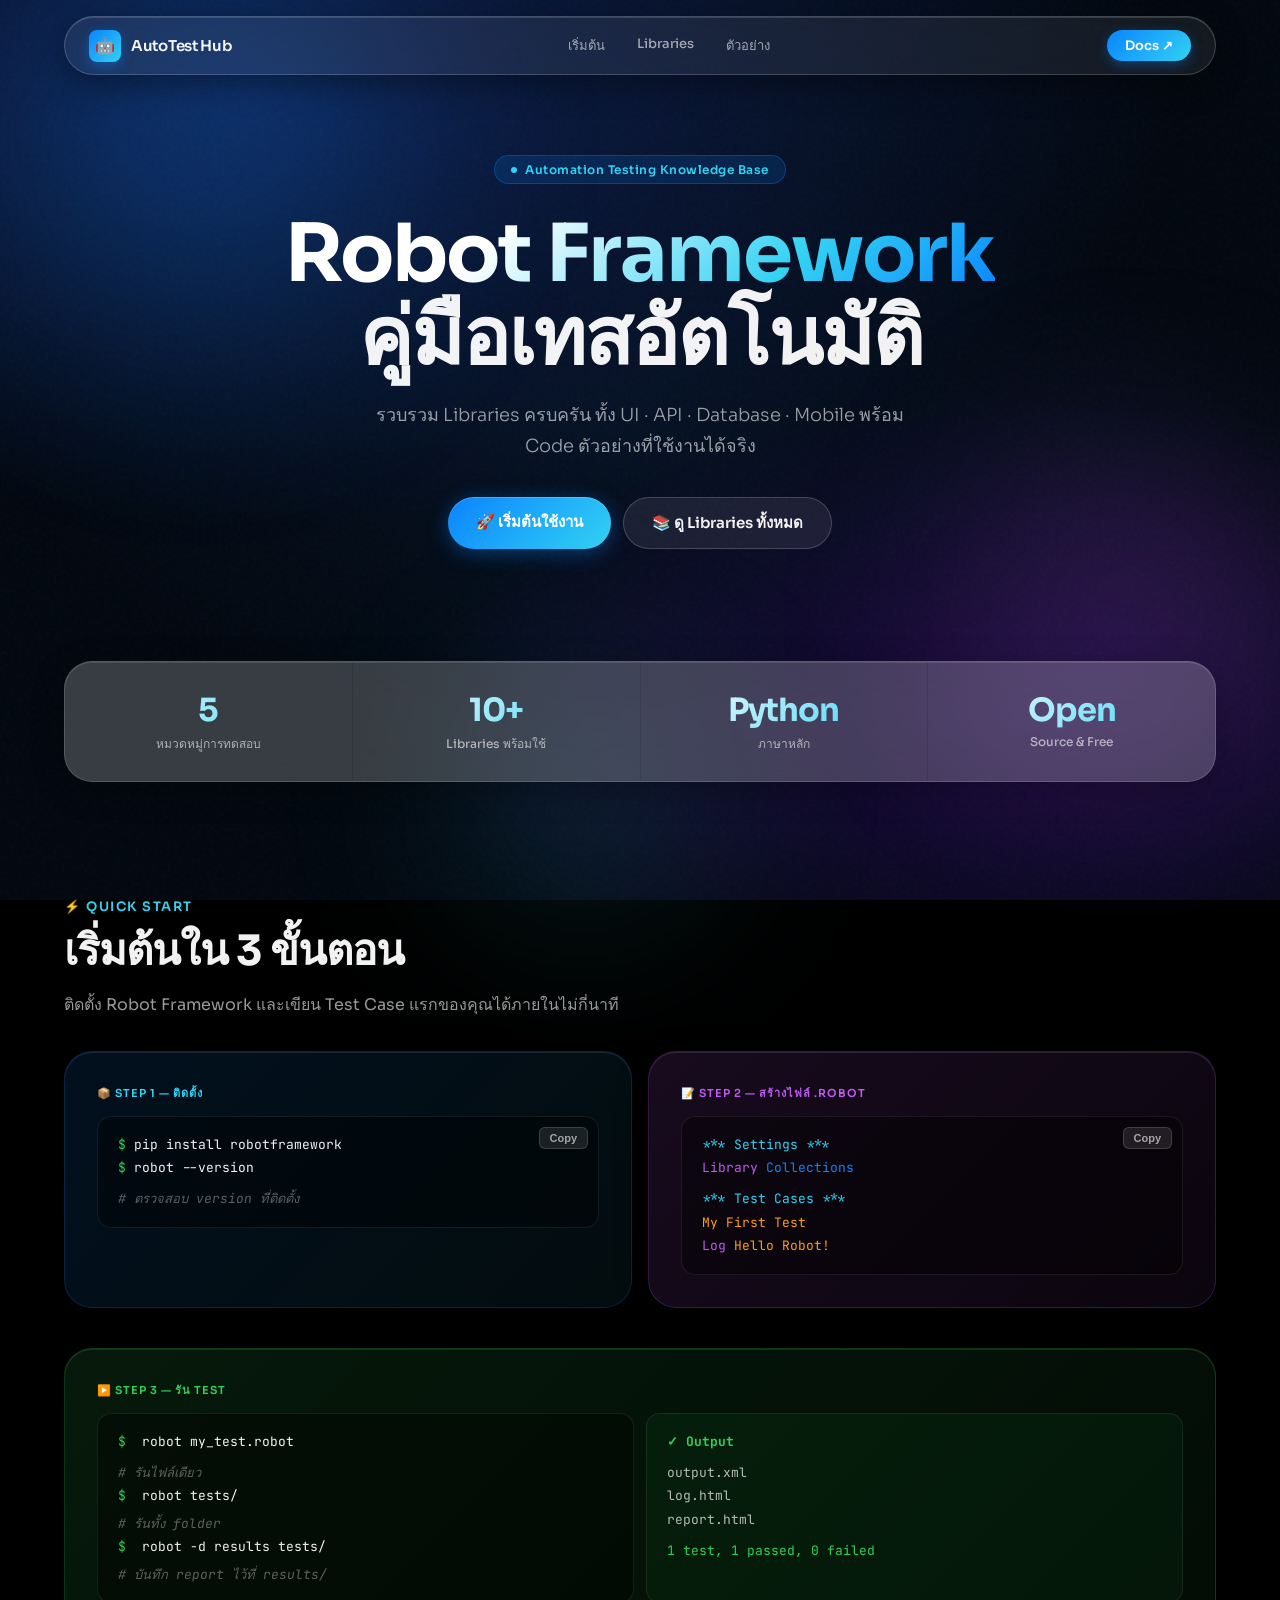
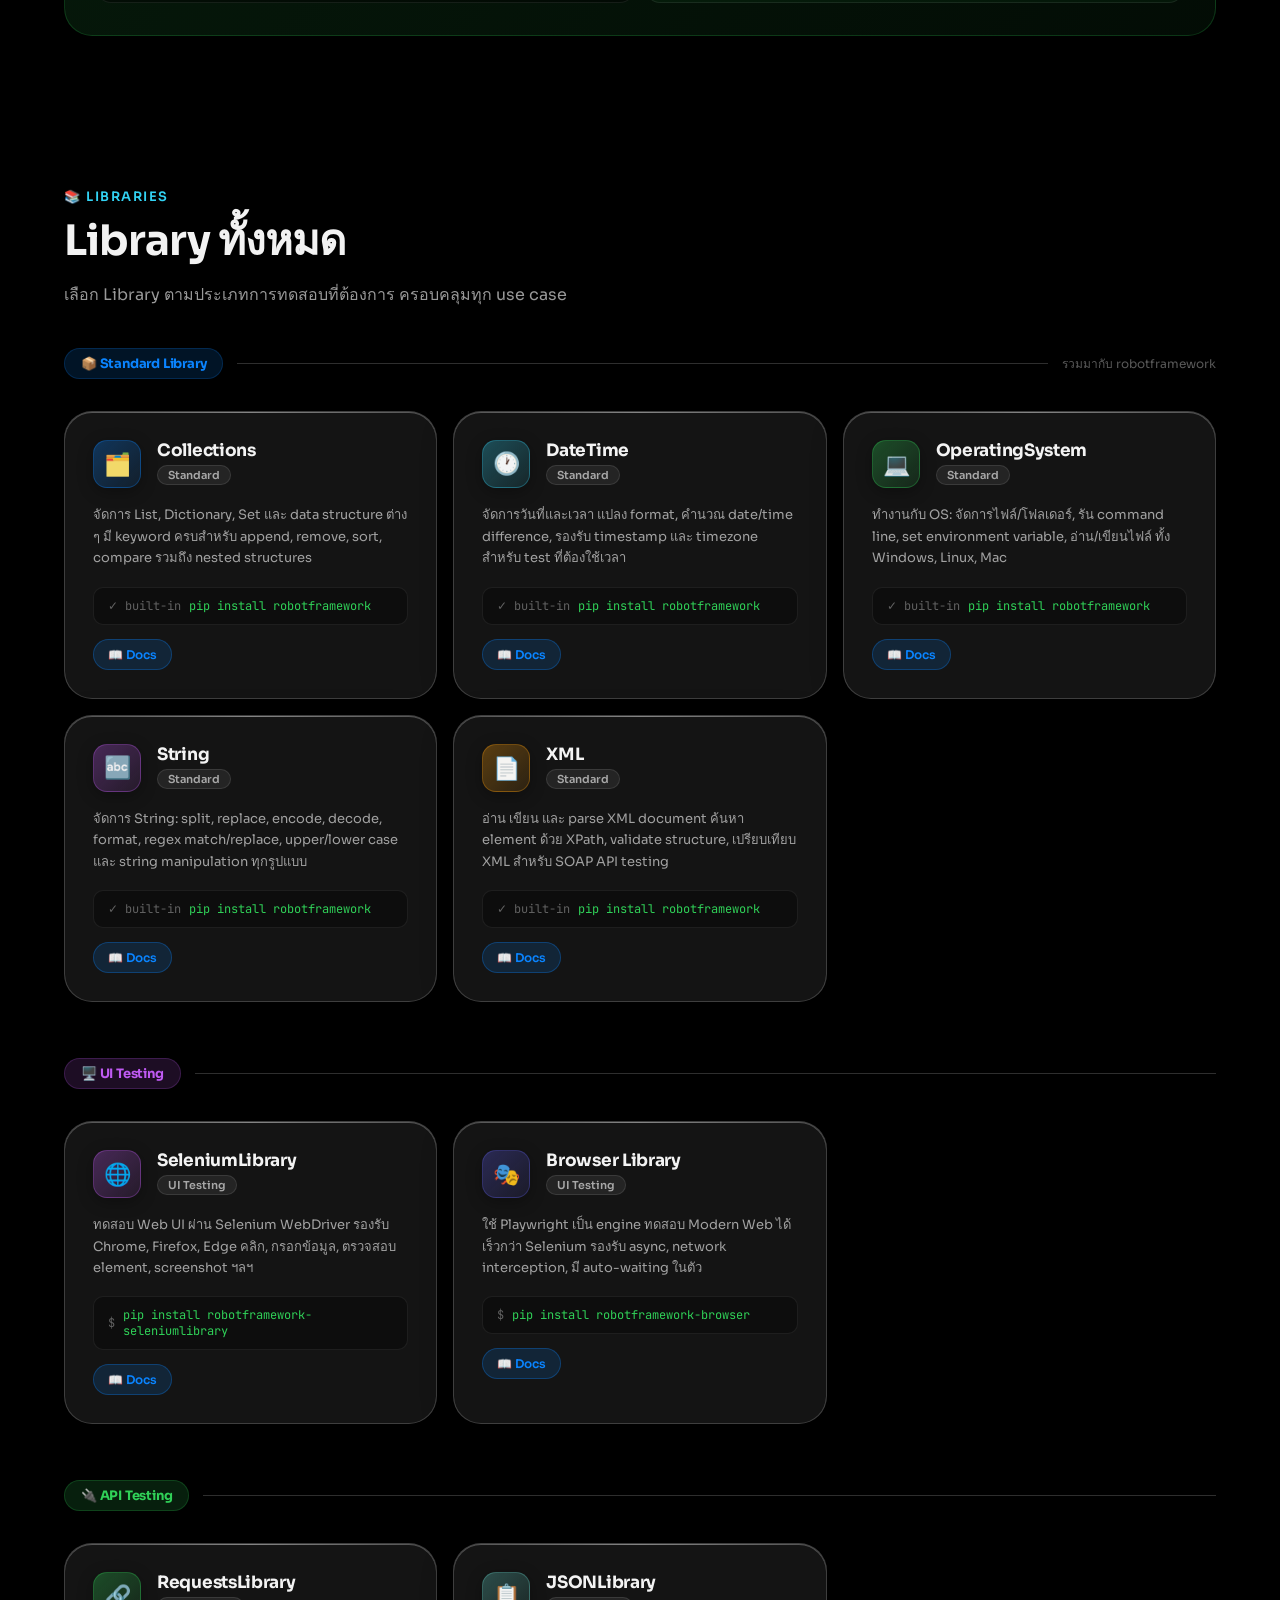
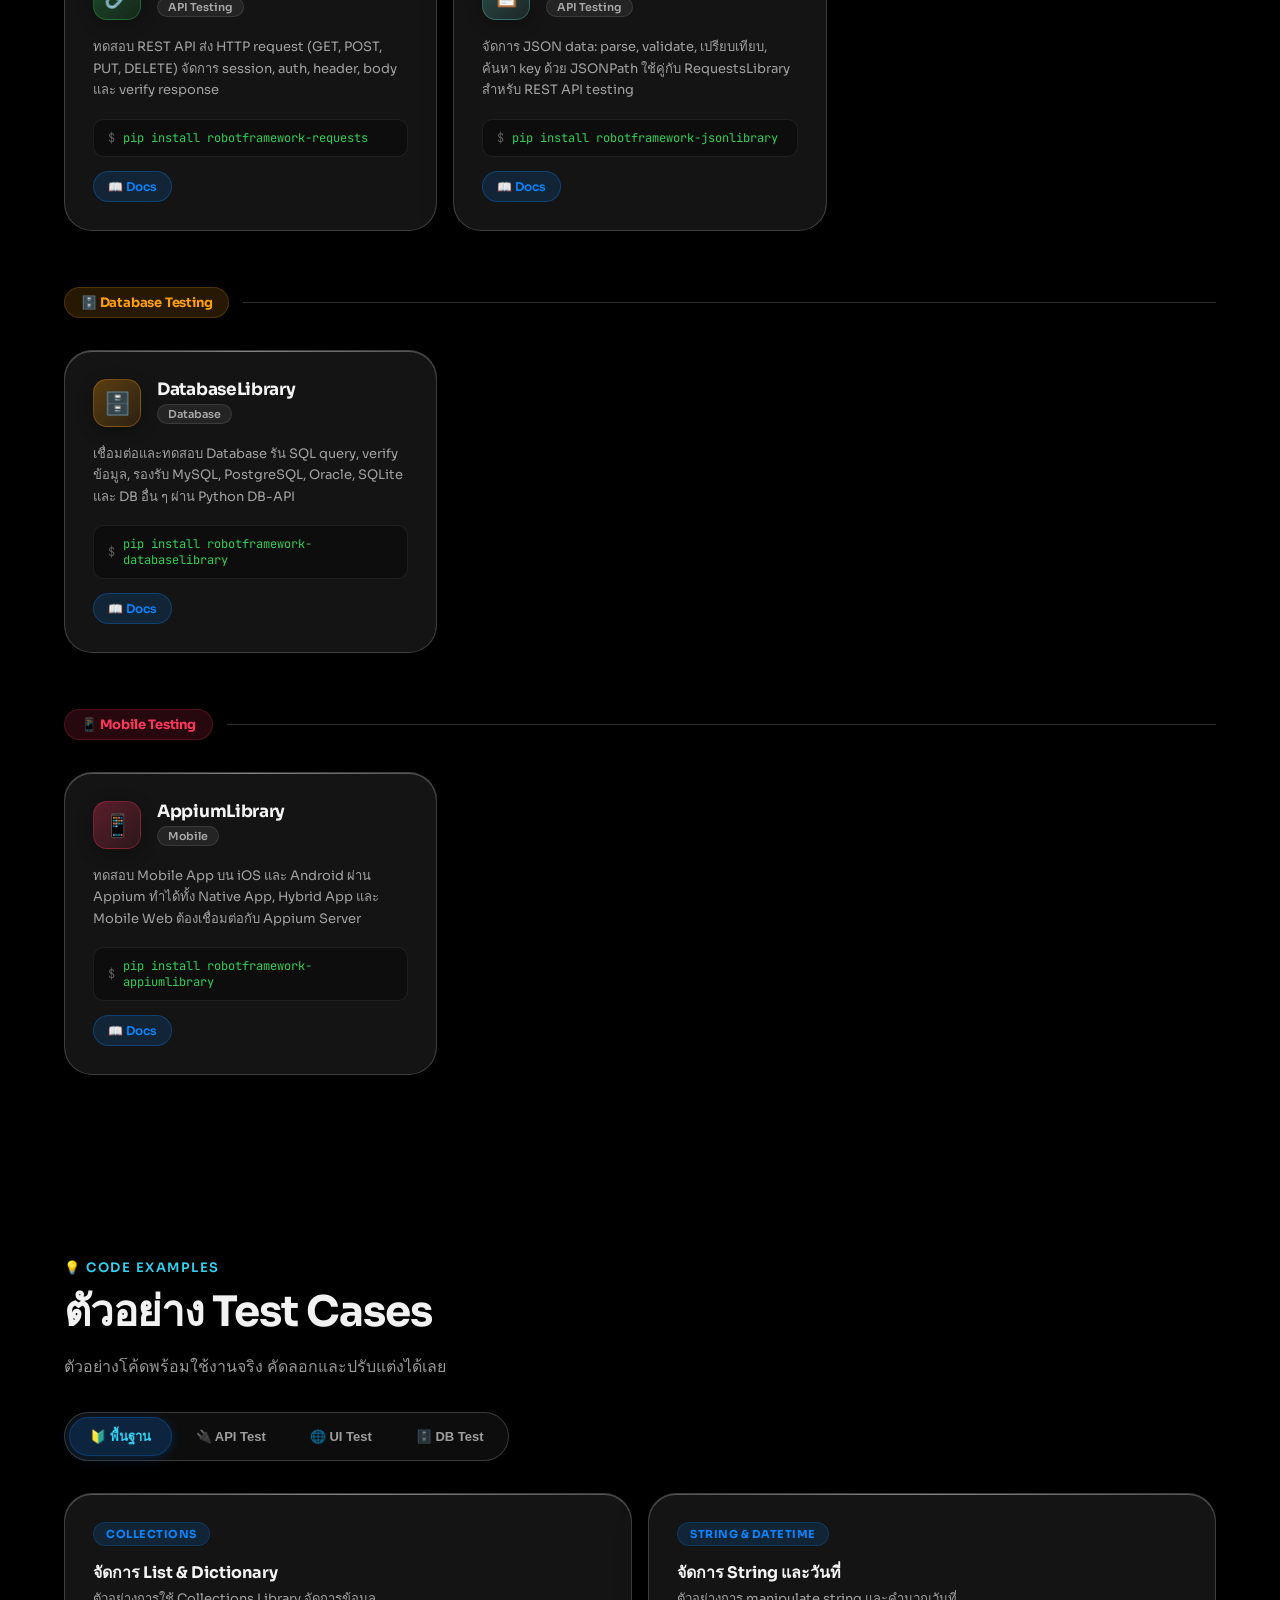
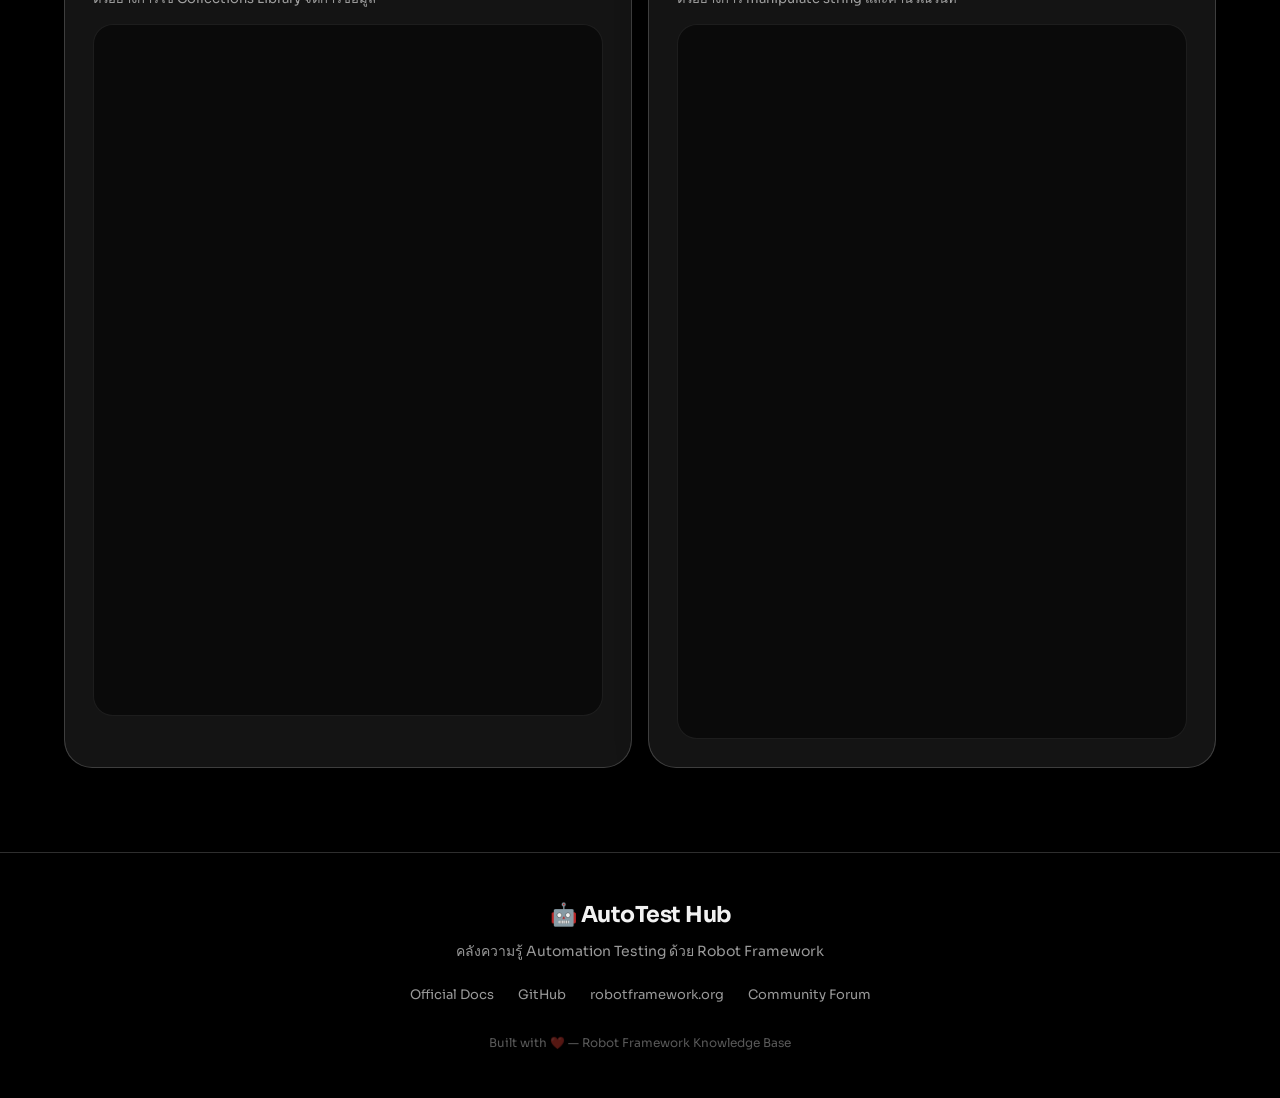
==== index.html @ 80772fc0 "add js and css" ====
<!doctype html>
<html lang="th">
	<head>
		<meta charset="UTF-8" />
		<meta name="viewport" content="width=device-width, initial-scale=1.0" />
		<title>AutoTest Hub — Robot Framework</title>
		<link rel="preconnect" href="https://fonts.googleapis.com" />
		<link
			href="https://fonts.googleapis.com/css2?family=SF+Pro+Display:wght@300;400;500;600;700&family=Sora:wght@300;400;500;600;700&family=JetBrains+Mono:wght@400;500&display=swap"
			rel="stylesheet"
		/>
    <link rel="stylesheet" href="style.css">
	</head>
	<body>
		<div class="bg-scene"></div>
		<div class="bg-orb orb-1"></div>
		<div class="bg-orb orb-2"></div>
		<div class="bg-orb orb-3"></div>

		<!-- NAV -->
		<nav>
			<div class="nav-inner">
				<div class="nav-logo">
					<div class="logo-icon">🤖</div>
					AutoTest Hub
				</div>
				<div class="nav-links">
					<a href="#start">เริ่มต้น</a>
					<a href="#libraries">Libraries</a>
					<a href="#examples">ตัวอย่าง</a>
				</div>
				<a href="https://docs.robotframework.org/docs" target="_blank" class="nav-cta">Docs ↗</a>
			</div>
		</nav>

		<!-- HERO -->
		<div class="wrapper">
			<section class="hero">
				<div class="hero-badge"><span></span>Automation Testing Knowledge Base</div>
				<h1><span class="gradient-text">Robot Framework</span><br />คู่มือเทสอัตโนมัติ</h1>
				<p class="hero-sub">
					รวบรวม Libraries ครบครัน ทั้ง UI · API · Database · Mobile พร้อม Code ตัวอย่างที่ใช้งานได้จริง
				</p>
				<div class="hero-actions">
					<a href="#start" class="btn-primary">🚀 เริ่มต้นใช้งาน</a>
					<a href="#libraries" class="btn-ghost">📚 ดู Libraries ทั้งหมด</a>
				</div>
			</section>

			<!-- STATS -->
			<div class="stats-row reveal">
				<div class="stat-item">
					<div class="stat-num">5</div>
					<div class="stat-label">หมวดหมู่การทดสอบ</div>
				</div>
				<div class="stat-item">
					<div class="stat-num">10+</div>
					<div class="stat-label">Libraries พร้อมใช้</div>
				</div>
				<div class="stat-item">
					<div class="stat-num">Python</div>
					<div class="stat-label">ภาษาหลัก</div>
				</div>
				<div class="stat-item">
					<div class="stat-num">Open</div>
					<div class="stat-label">Source & Free</div>
				</div>
			</div>

			<!-- QUICK START -->
			<section id="start">
				<div class="section-title">⚡ Quick Start</div>
				<h2 class="section-heading">เริ่มต้นใน 3 ขั้นตอน</h2>
				<p class="section-desc">ติดตั้ง Robot Framework และเขียน Test Case แรกของคุณได้ภายในไม่กี่นาที</p>

				<div style="margin-top: 32px; display: grid; grid-template-columns: 1fr 1fr; gap: 16px">
					<div class="install-card reveal reveal-delay-1">
						<div class="install-label">📦 Step 1 — ติดตั้ง</div>
						<div class="code-block" style="margin: 0">
							<button class="copy-btn" onclick="copyCode(this)">Copy</button>
							<div><span class="prompt">$</span><span class="cmd">pip install robotframework</span></div>
							<div><span class="prompt">$</span><span class="cmd">robot --version</span></div>
							<div style="margin-top: 8px"><span class="comment"># ตรวจสอบ version ที่ติดตั้ง</span></div>
						</div>
					</div>
					<div
						class="install-card reveal reveal-delay-2"
						style="
							background: linear-gradient(135deg, rgba(191, 90, 242, 0.12), rgba(191, 90, 242, 0.06));
							border-color: rgba(191, 90, 242, 0.2);
						"
					>
						<div class="install-label" style="color: #bf5af2">📝 Step 2 — สร้างไฟล์ .robot</div>
						<div class="code-block" style="margin: 0">
							<button class="copy-btn" onclick="copyCode(this)">Copy</button>
							<div><span class="tag">*** Settings ***</span></div>
							<div><span class="kw">Library</span> <span class="lib">Collections</span></div>
							<div style="margin-top: 8px"><span class="tag">*** Test Cases ***</span></div>
							<div><span class="str">My First Test</span></div>
							<div><span class="kw">Log</span> <span class="str">Hello Robot!</span></div>
						</div>
					</div>
				</div>
				<div
					class="install-card reveal reveal-delay-3"
					style="
						margin-top: 16px;
						background: linear-gradient(135deg, rgba(48, 209, 88, 0.12), rgba(48, 209, 88, 0.06));
						border-color: rgba(48, 209, 88, 0.2);
					"
				>
					<div class="install-label" style="color: #30d158">▶️ Step 3 — รัน Test</div>
					<div style="display: grid; grid-template-columns: 1fr 1fr; gap: 12px">
						<div class="code-block" style="margin: 0">
							<div>
								<span class="prompt" style="color: #30d158">$</span
								><span class="cmd"> robot my_test.robot</span>
							</div>
							<div style="margin-top: 8px"><span class="comment"># รันไฟล์เดียว</span></div>
							<div>
								<span class="prompt" style="color: #30d158">$</span
								><span class="cmd"> robot tests/</span>
							</div>
							<div style="margin-top: 4px"><span class="comment"># รันทั้ง folder</span></div>
							<div>
								<span class="prompt" style="color: #30d158">$</span
								><span class="cmd"> robot -d results tests/</span>
							</div>
							<div style="margin-top: 4px">
								<span class="comment"># บันทึก report ไว้ที่ results/</span>
							</div>
						</div>
						<div class="code-block" style="margin: 0; background: rgba(48, 209, 88, 0.05)">
							<div style="color: #30d158; font-weight: 700">✓ Output</div>
							<div style="margin-top: 8px; color: rgba(255, 255, 255, 0.7)">output.xml</div>
							<div style="color: rgba(255, 255, 255, 0.7)">log.html</div>
							<div style="color: rgba(255, 255, 255, 0.7)">report.html</div>
							<div style="margin-top: 8px; color: #30d158">1 test, 1 passed, 0 failed</div>
						</div>
					</div>
				</div>
			</section>

			<!-- LIBRARIES -->
			<section id="libraries">
				<div class="section-title">📚 Libraries</div>
				<h2 class="section-heading">Library ทั้งหมด</h2>
				<p class="section-desc">เลือก Library ตามประเภทการทดสอบที่ต้องการ ครอบคลุมทุก use case</p>

				<!-- Standard -->
				<div class="cat-section" style="margin-top: 40px">
					<div class="cat-header reveal">
						<div class="cat-pill standard">📦 Standard Library</div>
						<div class="cat-line"></div>
						<span style="font-size: 12px; color: var(--text-tertiary); white-space: nowrap"
							>รวมมากับ robotframework</span
						>
					</div>
					<div class="lib-grid">
						<div class="glass-card lib-card reveal reveal-delay-1">
							<div class="lib-card-header">
								<div class="lib-icon blue">🗂️</div>
								<div>
									<div class="lib-name">Collections</div>
									<span class="lib-category">Standard</span>
								</div>
							</div>
							<div class="lib-desc">
								จัดการ List, Dictionary, Set และ data structure ต่าง ๆ มี keyword ครบสำหรับ append,
								remove, sort, compare รวมถึง nested structures
							</div>
							<div class="lib-install"><span>✓ built-in</span>pip install robotframework</div>
							<div class="lib-links">
								<a
									href="https://robotframework.org/robotframework/latest/libraries/Collections.html"
									target="_blank"
									class="lib-link primary"
									>📖 Docs</a
								>
							</div>
						</div>

						<div class="glass-card lib-card reveal reveal-delay-2">
							<div class="lib-card-header">
								<div class="lib-icon cyan">🕐</div>
								<div>
									<div class="lib-name">DateTime</div>
									<span class="lib-category">Standard</span>
								</div>
							</div>
							<div class="lib-desc">
								จัดการวันที่และเวลา แปลง format, คำนวณ date/time difference, รองรับ timestamp และ
								timezone สำหรับ test ที่ต้องใช้เวลา
							</div>
							<div class="lib-install"><span>✓ built-in</span>pip install robotframework</div>
							<div class="lib-links">
								<a
									href="https://robotframework.org/robotframework/latest/libraries/DateTime.html"
									target="_blank"
									class="lib-link primary"
									>📖 Docs</a
								>
							</div>
						</div>

						<div class="glass-card lib-card reveal reveal-delay-3">
							<div class="lib-card-header">
								<div class="lib-icon mint">💻</div>
								<div>
									<div class="lib-name">OperatingSystem</div>
									<span class="lib-category">Standard</span>
								</div>
							</div>
							<div class="lib-desc">
								ทำงานกับ OS: จัดการไฟล์/โฟลเดอร์, รัน command line, set environment variable,
								อ่าน/เขียนไฟล์ ทั้ง Windows, Linux, Mac
							</div>
							<div class="lib-install"><span>✓ built-in</span>pip install robotframework</div>
							<div class="lib-links">
								<a
									href="https://robotframework.org/robotframework/latest/libraries/OperatingSystem.html"
									target="_blank"
									class="lib-link primary"
									>📖 Docs</a
								>
							</div>
						</div>

						<div class="glass-card lib-card reveal reveal-delay-4">
							<div class="lib-card-header">
								<div class="lib-icon purple">🔤</div>
								<div>
									<div class="lib-name">String</div>
									<span class="lib-category">Standard</span>
								</div>
							</div>
							<div class="lib-desc">
								จัดการ String: split, replace, encode, decode, format, regex match/replace, upper/lower
								case และ string manipulation ทุกรูปแบบ
							</div>
							<div class="lib-install"><span>✓ built-in</span>pip install robotframework</div>
							<div class="lib-links">
								<a
									href="https://robotframework.org/robotframework/latest/libraries/String.html"
									target="_blank"
									class="lib-link primary"
									>📖 Docs</a
								>
							</div>
						</div>

						<div class="glass-card lib-card reveal reveal-delay-1">
							<div class="lib-card-header">
								<div class="lib-icon orange">📄</div>
								<div>
									<div class="lib-name">XML</div>
									<span class="lib-category">Standard</span>
								</div>
							</div>
							<div class="lib-desc">
								อ่าน เขียน และ parse XML document ค้นหา element ด้วย XPath, validate structure,
								เปรียบเทียบ XML สำหรับ SOAP API testing
							</div>
							<div class="lib-install"><span>✓ built-in</span>pip install robotframework</div>
							<div class="lib-links">
								<a
									href="https://robotframework.org/robotframework/latest/libraries/XML.html"
									target="_blank"
									class="lib-link primary"
									>📖 Docs</a
								>
							</div>
						</div>
					</div>
				</div>

				<!-- UI Testing -->
				<div class="cat-section">
					<div class="cat-header reveal">
						<div class="cat-pill ui">🖥️ UI Testing</div>
						<div class="cat-line"></div>
					</div>
					<div class="lib-grid">
						<div class="glass-card lib-card reveal reveal-delay-1">
							<div class="lib-card-header">
								<div class="lib-icon purple">🌐</div>
								<div>
									<div class="lib-name">SeleniumLibrary</div>
									<span class="lib-category">UI Testing</span>
								</div>
							</div>
							<div class="lib-desc">
								ทดสอบ Web UI ผ่าน Selenium WebDriver รองรับ Chrome, Firefox, Edge คลิก, กรอกข้อมูล,
								ตรวจสอบ element, screenshot ฯลฯ
							</div>
							<div class="lib-install">
								<span class="prompt" style="font-family: JetBrains Mono">$</span> pip install
								robotframework-seleniumlibrary
							</div>
							<div class="lib-links">
								<a
									href="https://robotframework.org/SeleniumLibrary/SeleniumLibrary.html"
									target="_blank"
									class="lib-link primary"
									>📖 Docs</a
								>
							</div>
						</div>

						<div class="glass-card lib-card reveal reveal-delay-2">
							<div class="lib-card-header">
								<div class="lib-icon indigo">🎭</div>
								<div>
									<div class="lib-name">Browser Library</div>
									<span class="lib-category">UI Testing</span>
								</div>
							</div>
							<div class="lib-desc">
								ใช้ Playwright เป็น engine ทดสอบ Modern Web ได้เร็วกว่า Selenium รองรับ async, network
								interception, มี auto-waiting ในตัว
							</div>
							<div class="lib-install">
								<span class="prompt" style="font-family: JetBrains Mono">$</span> pip install
								robotframework-browser
							</div>
							<div class="lib-links">
								<a
									href="https://marketsquare.github.io/robotframework-browser/Browser.html"
									target="_blank"
									class="lib-link primary"
									>📖 Docs</a
								>
							</div>
						</div>
					</div>
				</div>

				<!-- API Testing -->
				<div class="cat-section">
					<div class="cat-header reveal">
						<div class="cat-pill api">🔌 API Testing</div>
						<div class="cat-line"></div>
					</div>
					<div class="lib-grid">
						<div class="glass-card lib-card reveal reveal-delay-1">
							<div class="lib-card-header">
								<div class="lib-icon mint">🔗</div>
								<div>
									<div class="lib-name">RequestsLibrary</div>
									<span class="lib-category">API Testing</span>
								</div>
							</div>
							<div class="lib-desc">
								ทดสอบ REST API ส่ง HTTP request (GET, POST, PUT, DELETE) จัดการ session, auth, header,
								body และ verify response
							</div>
							<div class="lib-install">
								<span class="prompt" style="font-family: JetBrains Mono">$</span> pip install
								robotframework-requests
							</div>
							<div class="lib-links">
								<a
									href="https://marketsquare.github.io/robotframework-requests/doc/RequestsLibrary.html"
									target="_blank"
									class="lib-link primary"
									>📖 Docs</a
								>
							</div>
						</div>

						<div class="glass-card lib-card reveal reveal-delay-2">
							<div class="lib-card-header">
								<div class="lib-icon teal">📋</div>
								<div>
									<div class="lib-name">JSONLibrary</div>
									<span class="lib-category">API Testing</span>
								</div>
							</div>
							<div class="lib-desc">
								จัดการ JSON data: parse, validate, เปรียบเทียบ, ค้นหา key ด้วย JSONPath ใช้คู่กับ
								RequestsLibrary สำหรับ REST API testing
							</div>
							<div class="lib-install">
								<span class="prompt" style="font-family: JetBrains Mono">$</span> pip install
								robotframework-jsonlibrary
							</div>
							<div class="lib-links">
								<a
									href="https://robotframework-thailand.github.io/robotframework-jsonlibrary/JSONLibrary.html"
									target="_blank"
									class="lib-link primary"
									>📖 Docs</a
								>
							</div>
						</div>
					</div>
				</div>

				<!-- Database -->
				<div class="cat-section">
					<div class="cat-header reveal">
						<div class="cat-pill db">🗄️ Database Testing</div>
						<div class="cat-line"></div>
					</div>
					<div class="lib-grid">
						<div class="glass-card lib-card reveal reveal-delay-1">
							<div class="lib-card-header">
								<div class="lib-icon orange">🗄️</div>
								<div>
									<div class="lib-name">DatabaseLibrary</div>
									<span class="lib-category">Database</span>
								</div>
							</div>
							<div class="lib-desc">
								เชื่อมต่อและทดสอบ Database รัน SQL query, verify ข้อมูล, รองรับ MySQL, PostgreSQL,
								Oracle, SQLite และ DB อื่น ๆ ผ่าน Python DB-API
							</div>
							<div class="lib-install">
								<span class="prompt" style="font-family: JetBrains Mono">$</span> pip install
								robotframework-databaselibrary
							</div>
							<div class="lib-links">
								<a
									href="https://marketsquare.github.io/Robotframework-Database-Library/"
									target="_blank"
									class="lib-link primary"
									>📖 Docs</a
								>
							</div>
						</div>
					</div>
				</div>

				<!-- Mobile -->
				<div class="cat-section">
					<div class="cat-header reveal">
						<div class="cat-pill mobile">📱 Mobile Testing</div>
						<div class="cat-line"></div>
					</div>
					<div class="lib-grid">
						<div class="glass-card lib-card reveal reveal-delay-1">
							<div class="lib-card-header">
								<div class="lib-icon pink">📱</div>
								<div>
									<div class="lib-name">AppiumLibrary</div>
									<span class="lib-category">Mobile</span>
								</div>
							</div>
							<div class="lib-desc">
								ทดสอบ Mobile App บน iOS และ Android ผ่าน Appium ทำได้ทั้ง Native App, Hybrid App และ
								Mobile Web ต้องเชื่อมต่อกับ Appium Server
							</div>
							<div class="lib-install">
								<span class="prompt" style="font-family: JetBrains Mono">$</span> pip install
								robotframework-appiumlibrary
							</div>
							<div class="lib-links">
								<a
									href="https://serhatbolsu.github.io/robotframework-appiumlibrary/AppiumLibrary.html"
									target="_blank"
									class="lib-link primary"
									>📖 Docs</a
								>
							</div>
						</div>
					</div>
				</div>
			</section>

			<!-- CODE EXAMPLES -->
			<section id="examples">
				<div class="section-title">💡 Code Examples</div>
				<h2 class="section-heading">ตัวอย่าง Test Cases</h2>
				<p class="section-desc">ตัวอย่างโค้ดพร้อมใช้งานจริง คัดลอกและปรับแต่งได้เลย</p>

				<div class="tab-bar reveal" style="margin-top: 32px">
					<button class="tab-btn active" onclick="switchTab(this, 'tab-basic')">🔰 พื้นฐาน</button>
					<button class="tab-btn" onclick="switchTab(this, 'tab-api')">🔌 API Test</button>
					<button class="tab-btn" onclick="switchTab(this, 'tab-ui')">🌐 UI Test</button>
					<button class="tab-btn" onclick="switchTab(this, 'tab-db')">🗄️ DB Test</button>
				</div>

				<!-- Basic -->
				<div id="tab-basic" class="tab-panel active reveal">
					<div class="example-grid">
						<div class="glass-card example-card">
							<div class="example-tag tag-basic">Collections</div>
							<div class="example-title">จัดการ List & Dictionary</div>
							<div class="example-desc">ตัวอย่างการใช้ Collections Library จัดการข้อมูล</div>
							<div class="code-full">
								<span class="ln">1</span><span class="tag">*** Settings ***</span>
								<span class="ln">2</span><span class="kw">Library</span>
								<span class="lib">Collections</span>

								<span class="ln">3</span><span class="tag">*** Test Cases ***</span>
								<span class="ln">4</span><span class="str">Test List Operations</span>
								<span class="ln">5</span> <span class="kw">${my_list}</span>=
								<span class="kw">Create List</span> <span class="str">apple banana cherry</span>
								<span class="ln">6</span> <span class="kw">Append To List</span>
								<span class="var">${my_list}</span> <span class="str">date</span>
								<span class="ln">7</span> <span class="kw">List Should Contain Value</span>
								<span class="var">${my_list}</span> <span class="str">banana</span>
								<span class="ln">8</span> <span class="kw">Length Should Be</span>
								<span class="var">${my_list}</span> <span class="str">4</span>

								<span class="ln">9</span><span class="str">Test Dictionary Operations</span>
								<span class="ln">10</span> <span class="kw">${user}</span>=
								<span class="kw">Create Dictionary</span> <span class="ln">11</span> ...
								<span class="str">name=Alice age=30 role=QA</span> <span class="ln">12</span>
								<span class="kw">Dictionary Should Contain Key</span> <span class="var">${user}</span>
								<span class="str">name</span> <span class="ln">13</span>
								<span class="kw">${name}</span>= <span class="kw">Get From Dictionary</span>
								<span class="var">${user}</span> <span class="str">name</span>
								<span class="ln">14</span> <span class="kw">Should Be Equal</span>
								<span class="var">${name}</span> <span class="str">Alice</span>
							</div>
						</div>

						<div class="glass-card example-card">
							<div class="example-tag tag-basic">String & DateTime</div>
							<div class="example-title">จัดการ String และวันที่</div>
							<div class="example-desc">ตัวอย่างการ manipulate string และคำนวณวันที่</div>
							<div class="code-full">
								<span class="ln">1</span><span class="tag">*** Settings ***</span>
								<span class="ln">2</span><span class="kw">Library</span> <span class="lib">String</span>
								<span class="ln">3</span><span class="kw">Library</span>
								<span class="lib">DateTime</span>

								<span class="ln">4</span><span class="tag">*** Test Cases ***</span>
								<span class="ln">5</span><span class="str">Test String Operations</span>
								<span class="ln">6</span> <span class="kw">${text}</span>=
								<span class="kw">Set Variable</span> <span class="str">Hello, Robot Framework!</span>
								<span class="ln">7</span> <span class="kw">${upper}</span>=
								<span class="kw">Convert To Upper Case</span> <span class="var">${text}</span>
								<span class="ln">8</span> <span class="kw">Should Contain</span>
								<span class="var">${upper}</span> <span class="str">ROBOT</span>
								<span class="ln">9</span> <span class="kw">${length}</span>=
								<span class="kw">Get Length</span> <span class="var">${text}</span>
								<span class="ln">10</span> <span class="kw">Should Be True</span>
								<span class="var">${length}</span> > <span class="str">10</span>

								<span class="ln">11</span><span class="str">Test Date Operations</span>
								<span class="ln">12</span> <span class="kw">${today}</span>=
								<span class="kw">Get Current Date</span> result_format=<span class="str">%Y-%m-%d</span>
								<span class="ln">13</span> <span class="kw">${future}</span>=
								<span class="kw">Add Time To Date</span> <span class="var">${today}</span>
								<span class="str">7 days</span> <span class="ln">14</span> <span class="kw">Log</span>
								<span class="str">Today: </span><span class="var">${today}</span>, Next Week:
								<span class="var">${future}</span>
							</div>
						</div>
					</div>
				</div>

				<!-- API -->
				<div id="tab-api" class="tab-panel">
					<div class="example-grid">
						<div class="glass-card example-card">
							<div class="example-tag tag-api">REST API</div>
							<div class="example-title">ทดสอบ GET & POST Request</div>
							<div class="example-desc">ตัวอย่างการเรียก API และตรวจสอบ response</div>
							<div class="code-full">
								<span class="ln">1</span><span class="tag">*** Settings ***</span>
								<span class="ln">2</span><span class="kw">Library</span>
								<span class="lib">RequestsLibrary</span> <span class="ln">3</span
								><span class="kw">Library</span> <span class="lib">Collections</span>

								<span class="ln">4</span><span class="tag">*** Variables ***</span>
								<span class="ln">5</span><span class="var">${BASE_URL}</span>
								<span class="str">https://jsonplaceholder.typicode.com</span>

								<span class="ln">6</span><span class="tag">*** Test Cases ***</span>
								<span class="ln">7</span><span class="str">GET User By ID</span>
								<span class="ln">8</span> <span class="kw">Create Session</span>
								<span class="str">api ${BASE_URL}</span> <span class="ln">9</span>
								<span class="kw">${resp}</span>= <span class="kw">GET On Session</span>
								<span class="str">api /users/1</span> <span class="ln">10</span>
								<span class="kw">Should Be Equal As Numbers</span>
								<span class="var">${resp.status_code}</span> <span class="str">200</span>
								<span class="ln">11</span> <span class="kw">${body}</span>=
								<span class="kw">Set Variable</span> <span class="var">${resp.json()}</span>
								<span class="ln">12</span> <span class="kw">Should Be Equal</span>
								<span class="var">${body}[name]</span> <span class="str">Leanne Graham</span>

								<span class="ln">13</span><span class="str">POST Create New Post</span>
								<span class="ln">14</span> <span class="kw">${payload}</span>=
								<span class="kw">Create Dictionary</span> <span class="ln">15</span> ...
								<span class="str">title=Robot Test body=Automated userId=1</span>
								<span class="ln">16</span> <span class="kw">${resp}</span>=
								<span class="kw">POST On Session</span>
								<span class="str">api /posts json=${payload}</span> <span class="ln">17</span>
								<span class="kw">Should Be Equal As Numbers</span>
								<span class="var">${resp.status_code}</span> <span class="str">201</span>
							</div>
						</div>

						<div class="glass-card example-card">
							<div class="example-tag tag-api">JSON Validation</div>
							<div class="example-title">ตรวจสอบ JSON Response</div>
							<div class="example-desc">ใช้ JSONLibrary ตรวจสอบข้อมูล JSON อย่างละเอียด</div>
							<div class="code-full">
								<span class="ln">1</span><span class="tag">*** Settings ***</span>
								<span class="ln">2</span><span class="kw">Library</span>
								<span class="lib">RequestsLibrary</span> <span class="ln">3</span
								><span class="kw">Library</span> <span class="lib">JSONLibrary</span>

								<span class="ln">4</span><span class="tag">*** Test Cases ***</span>
								<span class="ln">5</span><span class="str">Validate JSON Schema</span>
								<span class="ln">6</span> <span class="kw">Create Session</span>
								<span class="str">api https://jsonplaceholder.typicode.com</span>
								<span class="ln">7</span> <span class="kw">${resp}</span>=
								<span class="kw">GET On Session</span> <span class="str">api /posts/1</span>
								<span class="ln">8</span> <span class="kw">${json}</span>=
								<span class="kw">Convert String To Json</span> <span class="var">${resp.text}</span>

								<span class="ln">9</span> <span class="comment"># ค้นหาด้วย JSONPath</span>
								<span class="ln">10</span> <span class="kw">${title}</span>=
								<span class="kw">Get Value From Json</span> <span class="var">${json}</span>
								<span class="str">$.title</span> <span class="ln">11</span>
								<span class="kw">Should Not Be Empty</span> <span class="var">${title}</span>

								<span class="ln">12</span> <span class="comment"># ตรวจสอบ key ที่ต้องมี</span>
								<span class="ln">13</span> <span class="kw">Should Contain</span>
								<span class="var">${resp.text}</span> <span class="str">userId</span>
								<span class="ln">14</span> <span class="kw">Should Contain</span>
								<span class="var">${resp.text}</span> <span class="str">body</span>
								<span class="ln">15</span> <span class="kw">Log</span>
								<span class="str">Post title: </span><span class="var">${title}</span>
							</div>
						</div>
					</div>
				</div>

				<!-- UI -->
				<div id="tab-ui" class="tab-panel">
					<div class="example-grid">
						<div class="glass-card example-card">
							<div class="example-tag tag-ui">SeleniumLibrary</div>
							<div class="example-title">ทดสอบ Web Login Form</div>
							<div class="example-desc">ตัวอย่าง E2E test สำหรับหน้า Login</div>
							<div class="code-full">
								<span class="ln">1</span><span class="tag">*** Settings ***</span>
								<span class="ln">2</span><span class="kw">Library</span>
								<span class="lib">SeleniumLibrary</span> <span class="ln">3</span
								><span class="kw">Suite Setup</span> <span class="kw">Open Browser</span>
								<span class="str">about:blank chrome</span> <span class="ln">4</span
								><span class="kw">Suite Teardown</span> <span class="kw">Close All Browsers</span>

								<span class="ln">5</span><span class="tag">*** Variables ***</span>
								<span class="ln">6</span><span class="var">${URL}</span>
								<span class="str">https://example.com/login</span> <span class="ln">7</span
								><span class="var">${USER}</span> <span class="str">testuser@email.com</span>
								<span class="ln">8</span><span class="var">${PASS}</span>
								<span class="str">securepassword123</span>

								<span class="ln">9</span><span class="tag">*** Test Cases ***</span>
								<span class="ln">10</span><span class="str">Login With Valid Credentials</span>
								<span class="ln">11</span> <span class="kw">Go To</span> <span class="var">${URL}</span>
								<span class="ln">12</span> <span class="kw">Wait Until Element Is Visible</span>
								<span class="str">id:email 10s</span> <span class="ln">13</span>
								<span class="kw">Input Text</span> <span class="str">id:email ${USER}</span>
								<span class="ln">14</span> <span class="kw">Input Password</span>
								<span class="str">id:password ${PASS}</span> <span class="ln">15</span>
								<span class="kw">Click Button</span>
								<span class="str">xpath://button[@type='submit']</span> <span class="ln">16</span>
								<span class="kw">Wait Until Page Contains</span> <span class="str">Dashboard 10s</span>
								<span class="ln">17</span> <span class="kw">Capture Page Screenshot</span>
							</div>
						</div>

						<div class="glass-card example-card">
							<div class="example-tag tag-ui">Browser Library</div>
							<div class="example-title">ทดสอบด้วย Playwright</div>
							<div class="example-desc">ใช้ Browser Library (Playwright) ทดสอบ modern web</div>
							<div class="code-full">
								<span class="ln">1</span><span class="tag">*** Settings ***</span>
								<span class="ln">2</span><span class="kw">Library</span>
								<span class="lib">Browser</span> <span class="ln">3</span
								><span class="kw">Suite Setup</span> <span class="kw">New Browser</span>
								<span class="str">chromium headless=False</span> <span class="ln">4</span
								><span class="kw">Suite Teardown</span> <span class="kw">Close Browser</span>

								<span class="ln">5</span><span class="tag">*** Test Cases ***</span>
								<span class="ln">6</span><span class="str">Search Product On E-Commerce</span>
								<span class="ln">7</span> <span class="kw">New Page</span>
								<span class="str">https://shop.example.com</span> <span class="ln">8</span>
								<span class="kw">Fill Text</span>
								<span class="str">input[placeholder="Search"] Robot Framework</span>
								<span class="ln">9</span> <span class="kw">Keyboard Key</span>
								<span class="str">press Enter</span> <span class="ln">10</span>
								<span class="kw">Wait For Elements State</span>
								<span class="str">.product-card visible</span> <span class="ln">11</span>
								<span class="kw">${count}</span>= <span class="kw">Get Element Count</span>
								<span class="str">.product-card</span> <span class="ln">12</span>
								<span class="kw">Should Be True</span> <span class="var">${count}</span> >
								<span class="str">0</span> <span class="ln">13</span>
								<span class="kw">Take Screenshot</span> <span class="str">search_results.png</span>
							</div>
						</div>
					</div>
				</div>

				<!-- DB -->
				<div id="tab-db" class="tab-panel">
					<div class="example-grid">
						<div class="glass-card example-card">
							<div class="example-tag tag-data">DatabaseLibrary</div>
							<div class="example-title">เชื่อมต่อและ Query Database</div>
							<div class="example-desc">ทดสอบข้อมูลใน MySQL/PostgreSQL</div>
							<div class="code-full">
								<span class="ln">1</span><span class="tag">*** Settings ***</span>
								<span class="ln">2</span><span class="kw">Library</span>
								<span class="lib">DatabaseLibrary</span> <span class="ln">3</span
								><span class="kw">Suite Setup</span> <span class="kw">Connect To Database</span>
								<span class="ln">4</span><span class="kw">Suite Teardown</span>
								<span class="kw">Disconnect From Database</span>

								<span class="ln">5</span><span class="tag">*** Variables ***</span>
								<span class="ln">6</span><span class="var">${DB_HOST}</span>
								<span class="str">localhost</span> <span class="ln">7</span
								><span class="var">${DB_PORT}</span> <span class="str">3306</span>
								<span class="ln">8</span><span class="var">${DB_NAME}</span>
								<span class="str">myapp</span>

								<span class="ln">9</span><span class="tag">*** Keywords ***</span>
								<span class="ln">10</span><span class="str">Connect To Database</span>
								<span class="ln">11</span>
								<span class="kw">Connect To Database Using Custom Params</span>
								<span class="str">pymysql</span> <span class="ln">12</span> ...
								<span class="str">host=${DB_HOST} port=${DB_PORT} db=${DB_NAME}</span>

								<span class="ln">13</span><span class="tag">*** Test Cases ***</span>
								<span class="ln">14</span><span class="str">Verify User Record Exists</span>
								<span class="ln">15</span> <span class="kw">Row Count Is Equal To X</span>
								<span class="ln">16</span> ...
								<span class="str">SELECT * FROM users WHERE email='test@email.com'</span>
								<span class="str">1</span>

								<span class="ln">17</span><span class="str">Verify Product Stock Updated</span>
								<span class="ln">18</span> <span class="kw">${result}</span>=
								<span class="kw">Query</span> <span class="ln">19</span> ...
								<span class="str">SELECT stock FROM products WHERE id=1</span>
								<span class="ln">20</span> <span class="kw">Should Be True</span>
								<span class="var">${result[0][0]}</span> > <span class="str">0</span>
							</div>
						</div>

						<div class="glass-card example-card">
							<div class="example-tag tag-data">Data Driven</div>
							<div class="example-title">Data-Driven Testing</div>
							<div class="example-desc">ทดสอบหลาย scenario ด้วยข้อมูลจาก file</div>
							<div class="code-full">
								<span class="ln">1</span><span class="tag">*** Settings ***</span>
								<span class="ln">2</span><span class="kw">Library</span>
								<span class="lib">Collections</span> <span class="ln">3</span
								><span class="kw">Library</span> <span class="lib">OperatingSystem</span>
								<span class="ln">4</span><span class="kw">Test Template</span> Verify Login Scenario

								<span class="ln">5</span><span class="tag">*** Test Cases ***</span>
								<span class="comment">USERNAME PASSWORD EXPECTED</span> <span class="ln">6</span
								><span class="str">Valid Login</span> <span class="str">admin admin123 success</span>
								<span class="ln">7</span><span class="str">Wrong Password</span>
								<span class="str">admin wrong123 fail</span> <span class="ln">8</span
								><span class="str">Empty Username</span> <span class="str">${EMPTY} admin123 fail</span>
								<span class="ln">9</span><span class="str">SQL Injection Attempt</span>
								<span class="str">admin'-- any fail</span>

								<span class="ln">10</span><span class="tag">*** Keywords ***</span>
								<span class="ln">11</span><span class="str">Verify Login Scenario</span>
								<span class="ln">12</span> <span class="kw">[Arguments]</span>
								<span class="var">${username} ${password} ${expected}</span> <span class="ln">13</span>
								<span class="kw">${result}</span>= <span class="kw">Attempt Login</span>
								<span class="var">${username} ${password}</span> <span class="ln">14</span>
								<span class="kw">Should Be Equal</span> <span class="var">${result} ${expected}</span>
							</div>
						</div>
					</div>
				</div>
			</section>
		</div>

		<!-- FOOTER -->
		<footer>
			<div class="wrapper">
				<div class="footer-logo">🤖 AutoTest Hub</div>
				<div class="footer-desc">คลังความรู้ Automation Testing ด้วย Robot Framework</div>
				<div class="footer-links">
					<a href="https://docs.robotframework.org/docs" target="_blank">Official Docs</a>
					<a href="https://github.com/robotframework/robotframework" target="_blank">GitHub</a>
					<a href="https://robotframework.org/" target="_blank">robotframework.org</a>
					<a href="https://forum.robotframework.org/" target="_blank">Community Forum</a>
				</div>
				<div class="footer-copy">Built with ❤️ — Robot Framework Knowledge Base</div>
			</div>
		</footer>

		<script src="script.js"></script>
	</body>
</html>
---- style.css ----
:root {
	--glass-bg: rgba(255, 255, 255, 0.08);
	--glass-border: rgba(255, 255, 255, 0.18);
	--glass-highlight: rgba(255, 255, 255, 0.25);
	--glass-shadow: rgba(0, 0, 0, 0.3);
	--accent-blue: #0a84ff;
	--accent-cyan: #32d2f3;
	--accent-mint: #30d158;
	--accent-purple: #bf5af2;
	--accent-orange: #ff9f0a;
	--accent-pink: #ff375f;
	--text-primary: rgba(255, 255, 255, 0.95);
	--text-secondary: rgba(255, 255, 255, 0.6);
	--text-tertiary: rgba(255, 255, 255, 0.35);
	--blur-heavy: blur(40px);
	--blur-medium: blur(20px);
	--blur-light: blur(10px);
	--radius-xl: 28px;
	--radius-lg: 20px;
	--radius-md: 14px;
	--radius-sm: 10px;
}

* {
	margin: 0;
	padding: 0;
	box-sizing: border-box;
}

html {
	scroll-behavior: smooth;
}

body {
	font-family:
		'Sora',
		-apple-system,
		sans-serif;
	background: #000;
	color: var(--text-primary);
	min-height: 100vh;
	overflow-x: hidden;
}

/* ─── BACKGROUND ─────────────────────────────────────── */
.bg-scene {
	position: fixed;
	inset: 0;
	z-index: 0;
	background:
		radial-gradient(ellipse 120% 80% at 20% 10%, #0d1f4e 0%, transparent 60%),
		radial-gradient(ellipse 80% 60% at 80% 80%, #1a0a3e 0%, transparent 60%),
		radial-gradient(ellipse 60% 40% at 50% 50%, #051020 0%, transparent 80%), #020810;
}
.bg-orb {
	position: fixed;
	border-radius: 50%;
	filter: blur(80px);
	z-index: 0;
	pointer-events: none;
}
.orb-1 {
	width: 600px;
	height: 600px;
	top: -150px;
	left: -100px;
	background: radial-gradient(circle, rgba(10, 132, 255, 0.25) 0%, transparent 70%);
	animation: orb-float 12s ease-in-out infinite;
}
.orb-2 {
	width: 500px;
	height: 500px;
	top: 40%;
	right: -100px;
	background: radial-gradient(circle, rgba(191, 90, 242, 0.2) 0%, transparent 70%);
	animation: orb-float 16s ease-in-out infinite reverse;
}
.orb-3 {
	width: 400px;
	height: 400px;
	bottom: -100px;
	left: 30%;
	background: radial-gradient(circle, rgba(50, 210, 243, 0.15) 0%, transparent 70%);
	animation: orb-float 10s ease-in-out infinite 3s;
}
@keyframes orb-float {
	0%,
	100% {
		transform: translateY(0) scale(1);
	}
	50% {
		transform: translateY(-40px) scale(1.05);
	}
}

/* Noise grain */
body::after {
	content: '';
	position: fixed;
	inset: 0;
	z-index: 1;
	pointer-events: none;
	background-image: url("data:image/svg+xml,%3Csvg viewBox='0 0 256 256' xmlns='http://www.w3.org/2000/svg'%3E%3Cfilter id='noise'%3E%3CfeTurbulence type='fractalNoise' baseFrequency='0.9' numOctaves='4' stitchTiles='stitch'/%3E%3C/filter%3E%3Crect width='100%25' height='100%25' filter='url(%23noise)' opacity='0.04'/%3E%3C/svg%3E");
	opacity: 0.6;
}

/* ─── LAYOUT ─────────────────────────────────────────── */
.wrapper {
	position: relative;
	z-index: 2;
	max-width: 1200px;
	margin: 0 auto;
	padding: 0 24px;
}

/* ─── NAVBAR ─────────────────────────────────────────── */
nav {
	position: sticky;
	top: 16px;
	z-index: 100;
	padding: 0 24px;
	margin: 16px auto 0;
	max-width: 1200px;
}
.nav-inner {
	display: flex;
	align-items: center;
	justify-content: space-between;
	padding: 12px 24px;
	background: rgba(255, 255, 255, 0.07);
	backdrop-filter: var(--blur-heavy);
	-webkit-backdrop-filter: var(--blur-heavy);
	border: 1px solid var(--glass-border);
	border-radius: 100px;
	box-shadow:
		0 8px 32px rgba(0, 0, 0, 0.4),
		inset 0 1px 0 rgba(255, 255, 255, 0.15);
}
.nav-logo {
	display: flex;
	align-items: center;
	gap: 10px;
	font-size: 15px;
	font-weight: 600;
	letter-spacing: -0.3px;
}
.logo-icon {
	width: 32px;
	height: 32px;
	border-radius: 8px;
	background: linear-gradient(135deg, #0a84ff, #32d2f3);
	display: flex;
	align-items: center;
	justify-content: center;
	font-size: 16px;
	box-shadow: 0 4px 12px rgba(10, 132, 255, 0.4);
}
.nav-links {
	display: flex;
	gap: 4px;
}
.nav-links a {
	color: var(--text-secondary);
	text-decoration: none;
	padding: 6px 14px;
	border-radius: 100px;
	font-size: 13px;
	font-weight: 500;
	transition: all 0.2s;
}
.nav-links a:hover {
	color: var(--text-primary);
	background: rgba(255, 255, 255, 0.1);
}
.nav-cta {
	padding: 7px 18px;
	border-radius: 100px;
	font-size: 13px;
	font-weight: 600;
	background: linear-gradient(135deg, #0a84ff, #32d2f3);
	color: white;
	text-decoration: none;
	box-shadow: 0 4px 12px rgba(10, 132, 255, 0.35);
	transition: all 0.2s;
}
.nav-cta:hover {
	transform: translateY(-1px);
	box-shadow: 0 6px 20px rgba(10, 132, 255, 0.5);
}

/* ─── HERO ───────────────────────────────────────────── */
.hero {
	padding: 80px 0 60px;
	text-align: center;
}
.hero-badge {
	display: inline-flex;
	align-items: center;
	gap: 8px;
	padding: 6px 16px;
	border-radius: 100px;
	background: rgba(10, 132, 255, 0.15);
	border: 1px solid rgba(10, 132, 255, 0.3);
	font-size: 12px;
	font-weight: 600;
	letter-spacing: 0.5px;
	color: var(--accent-cyan);
	margin-bottom: 28px;
	animation: fade-up 0.6s ease both;
}
.hero-badge span {
	width: 6px;
	height: 6px;
	border-radius: 50%;
	background: var(--accent-cyan);
	animation: pulse 2s infinite;
}
@keyframes pulse {
	0%,
	100% {
		opacity: 1;
		transform: scale(1);
	}
	50% {
		opacity: 0.5;
		transform: scale(1.3);
	}
}

h1 {
	font-size: clamp(44px, 7vw, 80px);
	font-weight: 700;
	letter-spacing: -2px;
	line-height: 1.05;
	animation: fade-up 0.6s ease 0.1s both;
}
.gradient-text {
	background: linear-gradient(135deg, #fff 30%, var(--accent-cyan) 70%, var(--accent-blue) 100%);
	-webkit-background-clip: text;
	-webkit-text-fill-color: transparent;
	background-clip: text;
}
.hero-sub {
	margin-top: 20px;
	font-size: 18px;
	font-weight: 300;
	color: var(--text-secondary);
	line-height: 1.7;
	max-width: 560px;
	margin-left: auto;
	margin-right: auto;
	animation: fade-up 0.6s ease 0.2s both;
}
.hero-actions {
	margin-top: 36px;
	display: flex;
	gap: 12px;
	justify-content: center;
	flex-wrap: wrap;
	animation: fade-up 0.6s ease 0.3s both;
}
.btn-primary {
	padding: 13px 28px;
	border-radius: 100px;
	font-size: 15px;
	font-weight: 600;
	background: linear-gradient(135deg, #0a84ff, #32d2f3);
	color: white;
	text-decoration: none;
	border: none;
	cursor: pointer;
	box-shadow:
		0 4px 20px rgba(10, 132, 255, 0.4),
		inset 0 1px 0 rgba(255, 255, 255, 0.2);
	transition: all 0.25s;
}
.btn-primary:hover {
	transform: translateY(-2px);
	box-shadow: 0 8px 30px rgba(10, 132, 255, 0.5);
}
.btn-ghost {
	padding: 13px 28px;
	border-radius: 100px;
	font-size: 15px;
	font-weight: 600;
	background: rgba(255, 255, 255, 0.08);
	color: var(--text-primary);
	text-decoration: none;
	border: 1px solid var(--glass-border);
	backdrop-filter: var(--blur-light);
	transition: all 0.25s;
}
.btn-ghost:hover {
	background: rgba(255, 255, 255, 0.14);
	transform: translateY(-2px);
}

@keyframes fade-up {
	from {
		opacity: 0;
		transform: translateY(20px);
	}
	to {
		opacity: 1;
		transform: translateY(0);
	}
}

/* ─── STATS ROW ──────────────────────────────────────── */
.stats-row {
	display: flex;
	gap: 1px;
	margin: 52px 0;
	background: var(--glass-border);
	border-radius: var(--radius-xl);
	overflow: hidden;
	border: 1px solid var(--glass-border);
	backdrop-filter: var(--blur-medium);
	box-shadow:
		0 8px 32px rgba(0, 0, 0, 0.3),
		inset 0 1px 0 rgba(255, 255, 255, 0.1);
	animation: fade-up 0.6s ease 0.4s both;
}
.stat-item {
	flex: 1;
	padding: 28px 20px;
	text-align: center;
	background: rgba(255, 255, 255, 0.04);
	transition: background 0.2s;
}
.stat-item:hover {
	background: rgba(255, 255, 255, 0.07);
}
.stat-num {
	font-size: 32px;
	font-weight: 700;
	letter-spacing: -1px;
	background: linear-gradient(135deg, #fff, var(--accent-cyan));
	-webkit-background-clip: text;
	-webkit-text-fill-color: transparent;
	background-clip: text;
}
.stat-label {
	font-size: 12px;
	color: var(--text-secondary);
	margin-top: 4px;
	font-weight: 500;
}

/* ─── SECTION TITLE ──────────────────────────────────── */
.section-title {
	font-size: 13px;
	font-weight: 600;
	letter-spacing: 1.5px;
	text-transform: uppercase;
	color: var(--accent-cyan);
	margin-bottom: 12px;
}
.section-heading {
	font-size: clamp(28px, 4vw, 42px);
	font-weight: 700;
	letter-spacing: -1px;
	line-height: 1.15;
	margin-bottom: 16px;
}
.section-desc {
	font-size: 16px;
	color: var(--text-secondary);
	max-width: 560px;
	line-height: 1.7;
}
section {
	padding: 64px 0;
}

/* ─── GLASS CARD ─────────────────────────────────────── */
.glass-card {
	background: var(--glass-bg);
	backdrop-filter: var(--blur-heavy);
	-webkit-backdrop-filter: var(--blur-heavy);
	border: 1px solid var(--glass-border);
	border-radius: var(--radius-xl);
	box-shadow:
		0 8px 32px var(--glass-shadow),
		inset 0 1px 0 var(--glass-highlight);
	transition: all 0.3s cubic-bezier(0.34, 1.56, 0.64, 1);
	position: relative;
	overflow: hidden;
}
.glass-card::before {
	content: '';
	position: absolute;
	top: 0;
	left: 0;
	right: 0;
	height: 1px;
	background: linear-gradient(90deg, transparent, rgba(255, 255, 255, 0.3), transparent);
}
.glass-card:hover {
	transform: translateY(-4px) scale(1.01);
	box-shadow:
		0 20px 60px rgba(0, 0, 0, 0.4),
		inset 0 1px 0 rgba(255, 255, 255, 0.25);
	border-color: rgba(255, 255, 255, 0.28);
}

/* ─── QUICK START ────────────────────────────────────── */
.install-card {
	padding: 32px;
	background: linear-gradient(135deg, rgba(10, 132, 255, 0.12), rgba(50, 210, 243, 0.06));
	border-radius: var(--radius-xl);
	border: 1px solid rgba(10, 132, 255, 0.2);
	box-shadow:
		0 8px 32px rgba(0, 0, 0, 0.3),
		inset 0 1px 0 rgba(255, 255, 255, 0.1);
	margin-bottom: 24px;
}
.install-label {
	font-size: 11px;
	font-weight: 600;
	letter-spacing: 1px;
	text-transform: uppercase;
	color: var(--accent-cyan);
	margin-bottom: 14px;
}
.code-block {
	background: rgba(0, 0, 0, 0.4);
	border: 1px solid rgba(255, 255, 255, 0.08);
	border-radius: var(--radius-md);
	padding: 16px 20px;
	margin: 10px 0;
	font-family: 'JetBrains Mono', monospace;
	font-size: 13px;
	line-height: 1.8;
	position: relative;
	overflow-x: auto;
}
.code-block .prompt {
	color: var(--accent-mint);
	margin-right: 8px;
}
.code-block .cmd {
	color: var(--text-primary);
}
.code-block .comment {
	color: var(--text-tertiary);
	font-style: italic;
}
.code-block .kw {
	color: var(--accent-purple);
}
.code-block .str {
	color: var(--accent-orange);
}
.code-block .tag {
	color: var(--accent-cyan);
}
.code-block .lib {
	color: var(--accent-blue);
}
.code-block .var {
	color: var(--accent-pink);
}
.copy-btn {
	position: absolute;
	top: 10px;
	right: 10px;
	padding: 4px 10px;
	border-radius: 6px;
	font-size: 11px;
	font-weight: 600;
	background: rgba(255, 255, 255, 0.1);
	border: 1px solid rgba(255, 255, 255, 0.15);
	color: var(--text-secondary);
	cursor: pointer;
	transition: all 0.2s;
}
.copy-btn:hover {
	background: rgba(255, 255, 255, 0.18);
	color: var(--text-primary);
}

/* ─── LIBRARY GRID ───────────────────────────────────── */
.lib-grid {
	display: grid;
	grid-template-columns: repeat(auto-fill, minmax(340px, 1fr));
	gap: 16px;
	margin-top: 32px;
}

.lib-card {
	padding: 28px;
}
.lib-card-header {
	display: flex;
	align-items: flex-start;
	gap: 16px;
	margin-bottom: 16px;
}
.lib-icon {
	width: 48px;
	height: 48px;
	border-radius: 14px;
	display: flex;
	align-items: center;
	justify-content: center;
	font-size: 22px;
	flex-shrink: 0;
	box-shadow: 0 4px 16px rgba(0, 0, 0, 0.3);
}
.lib-icon.blue {
	background: linear-gradient(135deg, rgba(10, 132, 255, 0.3), rgba(10, 132, 255, 0.1));
	border: 1px solid rgba(10, 132, 255, 0.3);
}
.lib-icon.cyan {
	background: linear-gradient(135deg, rgba(50, 210, 243, 0.3), rgba(50, 210, 243, 0.1));
	border: 1px solid rgba(50, 210, 243, 0.3);
}
.lib-icon.mint {
	background: linear-gradient(135deg, rgba(48, 209, 88, 0.3), rgba(48, 209, 88, 0.1));
	border: 1px solid rgba(48, 209, 88, 0.3);
}
.lib-icon.purple {
	background: linear-gradient(135deg, rgba(191, 90, 242, 0.3), rgba(191, 90, 242, 0.1));
	border: 1px solid rgba(191, 90, 242, 0.3);
}
.lib-icon.orange {
	background: linear-gradient(135deg, rgba(255, 159, 10, 0.3), rgba(255, 159, 10, 0.1));
	border: 1px solid rgba(255, 159, 10, 0.3);
}
.lib-icon.pink {
	background: linear-gradient(135deg, rgba(255, 55, 95, 0.3), rgba(255, 55, 95, 0.1));
	border: 1px solid rgba(255, 55, 95, 0.3);
}
.lib-icon.teal {
	background: linear-gradient(135deg, rgba(100, 210, 200, 0.3), rgba(100, 210, 200, 0.1));
	border: 1px solid rgba(100, 210, 200, 0.3);
}
.lib-icon.indigo {
	background: linear-gradient(135deg, rgba(94, 92, 230, 0.3), rgba(94, 92, 230, 0.1));
	border: 1px solid rgba(94, 92, 230, 0.3);
}

.lib-name {
	font-size: 17px;
	font-weight: 700;
	letter-spacing: -0.3px;
}
.lib-category {
	display: inline-block;
	margin-top: 4px;
	padding: 2px 10px;
	border-radius: 100px;
	font-size: 11px;
	font-weight: 600;
	background: rgba(255, 255, 255, 0.07);
	color: var(--text-secondary);
	border: 1px solid rgba(255, 255, 255, 0.1);
}
.lib-desc {
	font-size: 13px;
	color: var(--text-secondary);
	line-height: 1.65;
	margin-bottom: 18px;
}
.lib-install {
	background: rgba(0, 0, 0, 0.3);
	border: 1px solid rgba(255, 255, 255, 0.07);
	border-radius: var(--radius-sm);
	padding: 10px 14px;
	font-family: 'JetBrains Mono', monospace;
	font-size: 12px;
	color: var(--accent-mint);
	margin-bottom: 14px;
	display: flex;
	align-items: center;
	gap: 8px;
}
.lib-install span {
	color: var(--text-tertiary);
}
.lib-links {
	display: flex;
	gap: 8px;
}
.lib-link {
	padding: 7px 14px;
	border-radius: 100px;
	font-size: 12px;
	font-weight: 600;
	text-decoration: none;
	transition: all 0.2s;
	display: flex;
	align-items: center;
	gap: 5px;
}
.lib-link.primary {
	background: rgba(10, 132, 255, 0.15);
	border: 1px solid rgba(10, 132, 255, 0.3);
	color: var(--accent-blue);
}
.lib-link.primary:hover {
	background: rgba(10, 132, 255, 0.25);
}
.lib-link.ghost {
	background: rgba(255, 255, 255, 0.05);
	border: 1px solid rgba(255, 255, 255, 0.1);
	color: var(--text-secondary);
}
.lib-link.ghost:hover {
	background: rgba(255, 255, 255, 0.1);
	color: var(--text-primary);
}

/* ─── CATEGORY SECTION ───────────────────────────────── */
.cat-section {
	margin-bottom: 56px;
}
.cat-header {
	display: flex;
	align-items: center;
	gap: 14px;
	margin-bottom: 24px;
}
.cat-pill {
	padding: 6px 16px;
	border-radius: 100px;
	font-size: 13px;
	font-weight: 700;
	letter-spacing: -0.2px;
}
.cat-pill.standard {
	background: rgba(10, 132, 255, 0.15);
	color: var(--accent-blue);
	border: 1px solid rgba(10, 132, 255, 0.2);
}
.cat-pill.ui {
	background: rgba(191, 90, 242, 0.15);
	color: var(--accent-purple);
	border: 1px solid rgba(191, 90, 242, 0.2);
}
.cat-pill.api {
	background: rgba(48, 209, 88, 0.15);
	color: var(--accent-mint);
	border: 1px solid rgba(48, 209, 88, 0.2);
}
.cat-pill.db {
	background: rgba(255, 159, 10, 0.15);
	color: var(--accent-orange);
	border: 1px solid rgba(255, 159, 10, 0.2);
}
.cat-pill.mobile {
	background: rgba(255, 55, 95, 0.15);
	color: var(--accent-pink);
	border: 1px solid rgba(255, 55, 95, 0.2);
}
.cat-line {
	flex: 1;
	height: 1px;
	background: var(--glass-border);
}

/* ─── CODE EXAMPLE SECTION ───────────────────────────── */
.example-grid {
	display: grid;
	grid-template-columns: 1fr 1fr;
	gap: 16px;
	margin-top: 32px;
}
@media (max-width: 768px) {
	.example-grid {
		grid-template-columns: 1fr;
	}
	.lib-grid {
		grid-template-columns: 1fr;
	}
	nav .nav-links {
		display: none;
	}
	h1 {
		letter-spacing: -1px;
	}
	.stats-row {
		flex-direction: column;
		gap: 0;
	}
}
.example-card {
	padding: 28px;
}
.example-tag {
	display: inline-block;
	padding: 4px 12px;
	border-radius: 100px;
	font-size: 11px;
	font-weight: 700;
	letter-spacing: 0.5px;
	text-transform: uppercase;
	margin-bottom: 14px;
}
.tag-basic {
	background: rgba(10, 132, 255, 0.15);
	color: var(--accent-blue);
	border: 1px solid rgba(10, 132, 255, 0.2);
}
.tag-api {
	background: rgba(48, 209, 88, 0.15);
	color: var(--accent-mint);
	border: 1px solid rgba(48, 209, 88, 0.2);
}
.tag-ui {
	background: rgba(191, 90, 242, 0.15);
	color: var(--accent-purple);
	border: 1px solid rgba(191, 90, 242, 0.2);
}
.tag-data {
	background: rgba(255, 159, 10, 0.15);
	color: var(--accent-orange);
	border: 1px solid rgba(255, 159, 10, 0.2);
}
.example-title {
	font-size: 16px;
	font-weight: 700;
	margin-bottom: 4px;
}
.example-desc {
	font-size: 13px;
	color: var(--text-secondary);
	margin-bottom: 16px;
	line-height: 1.5;
}

/* ─── FULL-WIDTH CODE ────────────────────────────────── */
.code-full {
	background: rgba(0, 0, 0, 0.5);
	border: 1px solid rgba(255, 255, 255, 0.08);
	border-radius: var(--radius-lg);
	padding: 24px;
	font-family: 'JetBrains Mono', monospace;
	font-size: 12.5px;
	line-height: 1.9;
	overflow-x: auto;
	position: relative;
	white-space: pre;
}
.code-full .ln {
	color: rgba(255, 255, 255, 0.15);
	user-select: none;
	margin-right: 20px;
	display: inline-block;
	width: 20px;
	text-align: right;
}

/* ─── FOOTER ─────────────────────────────────────────── */
footer {
	padding: 48px 0;
	margin-top: 20px;
	border-top: 1px solid var(--glass-border);
	text-align: center;
}
.footer-logo {
	font-size: 22px;
	font-weight: 700;
	letter-spacing: -0.5px;
	margin-bottom: 12px;
}
.footer-desc {
	font-size: 14px;
	color: var(--text-secondary);
	margin-bottom: 24px;
}
.footer-links {
	display: flex;
	gap: 24px;
	justify-content: center;
	flex-wrap: wrap;
}
.footer-links a {
	font-size: 13px;
	color: var(--text-secondary);
	text-decoration: none;
	transition: color 0.2s;
}
.footer-links a:hover {
	color: var(--text-primary);
}
.footer-copy {
	margin-top: 32px;
	font-size: 12px;
	color: var(--text-tertiary);
}

/* ─── SCROLL REVEAL ──────────────────────────────────── */
.reveal {
	opacity: 0;
	transform: translateY(24px);
	transition: all 0.6s cubic-bezier(0.16, 1, 0.3, 1);
}
.reveal.visible {
	opacity: 1;
	transform: translateY(0);
}
.reveal-delay-1 {
	transition-delay: 0.1s;
}
.reveal-delay-2 {
	transition-delay: 0.2s;
}
.reveal-delay-3 {
	transition-delay: 0.3s;
}
.reveal-delay-4 {
	transition-delay: 0.4s;
}

/* ─── TABS ───────────────────────────────────────────── */
.tab-bar {
	display: flex;
	gap: 4px;
	padding: 4px;
	background: rgba(255, 255, 255, 0.05);
	border: 1px solid var(--glass-border);
	border-radius: 100px;
	width: fit-content;
	margin-bottom: 24px;
}
.tab-btn {
	padding: 8px 20px;
	border-radius: 100px;
	font-size: 13px;
	font-weight: 600;
	border: none;
	cursor: pointer;
	transition: all 0.25s;
	background: transparent;
	color: var(--text-secondary);
}
.tab-btn.active {
	background: rgba(10, 132, 255, 0.2);
	color: var(--accent-cyan);
	border: 1px solid rgba(10, 132, 255, 0.25);
	box-shadow: 0 2px 12px rgba(10, 132, 255, 0.2);
}
.tab-btn:hover:not(.active) {
	color: var(--text-primary);
	background: rgba(255, 255, 255, 0.05);
}
.tab-panel {
	display: none;
}
.tab-panel.active {
	display: block;
}
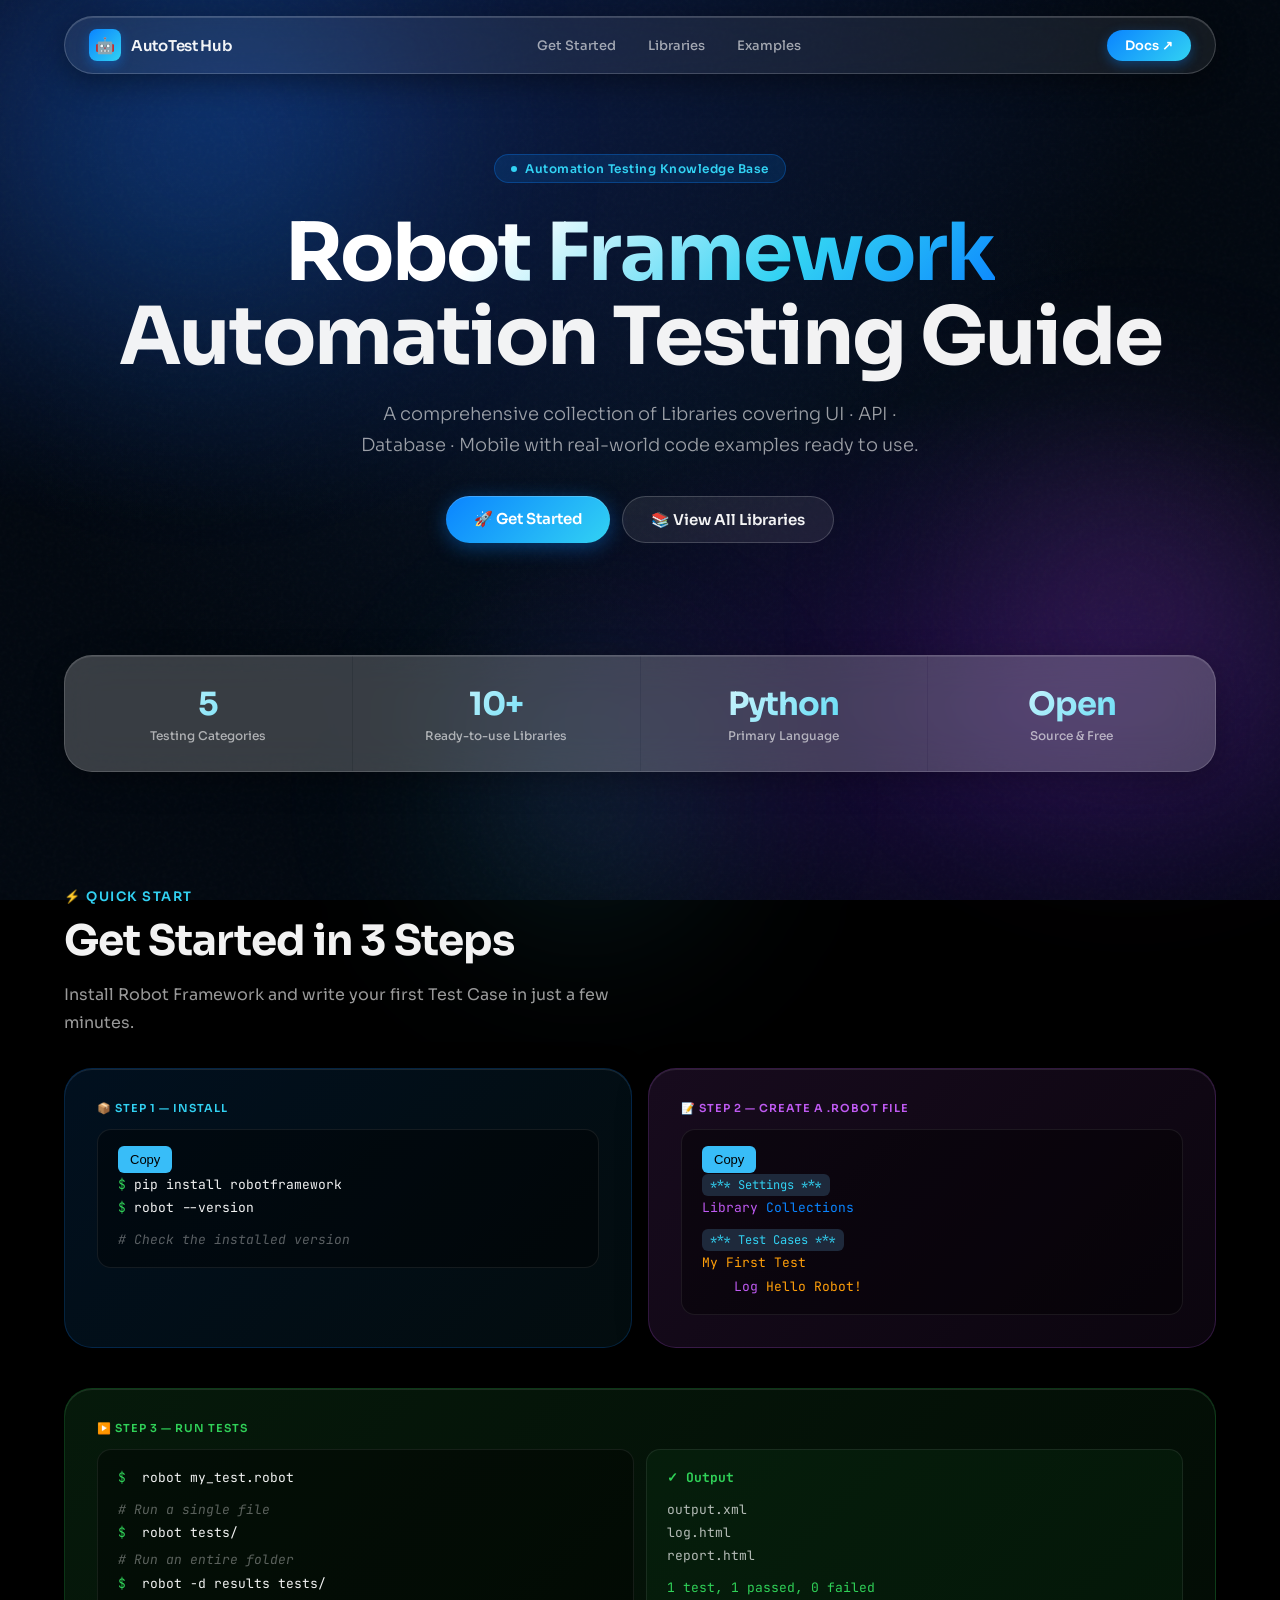
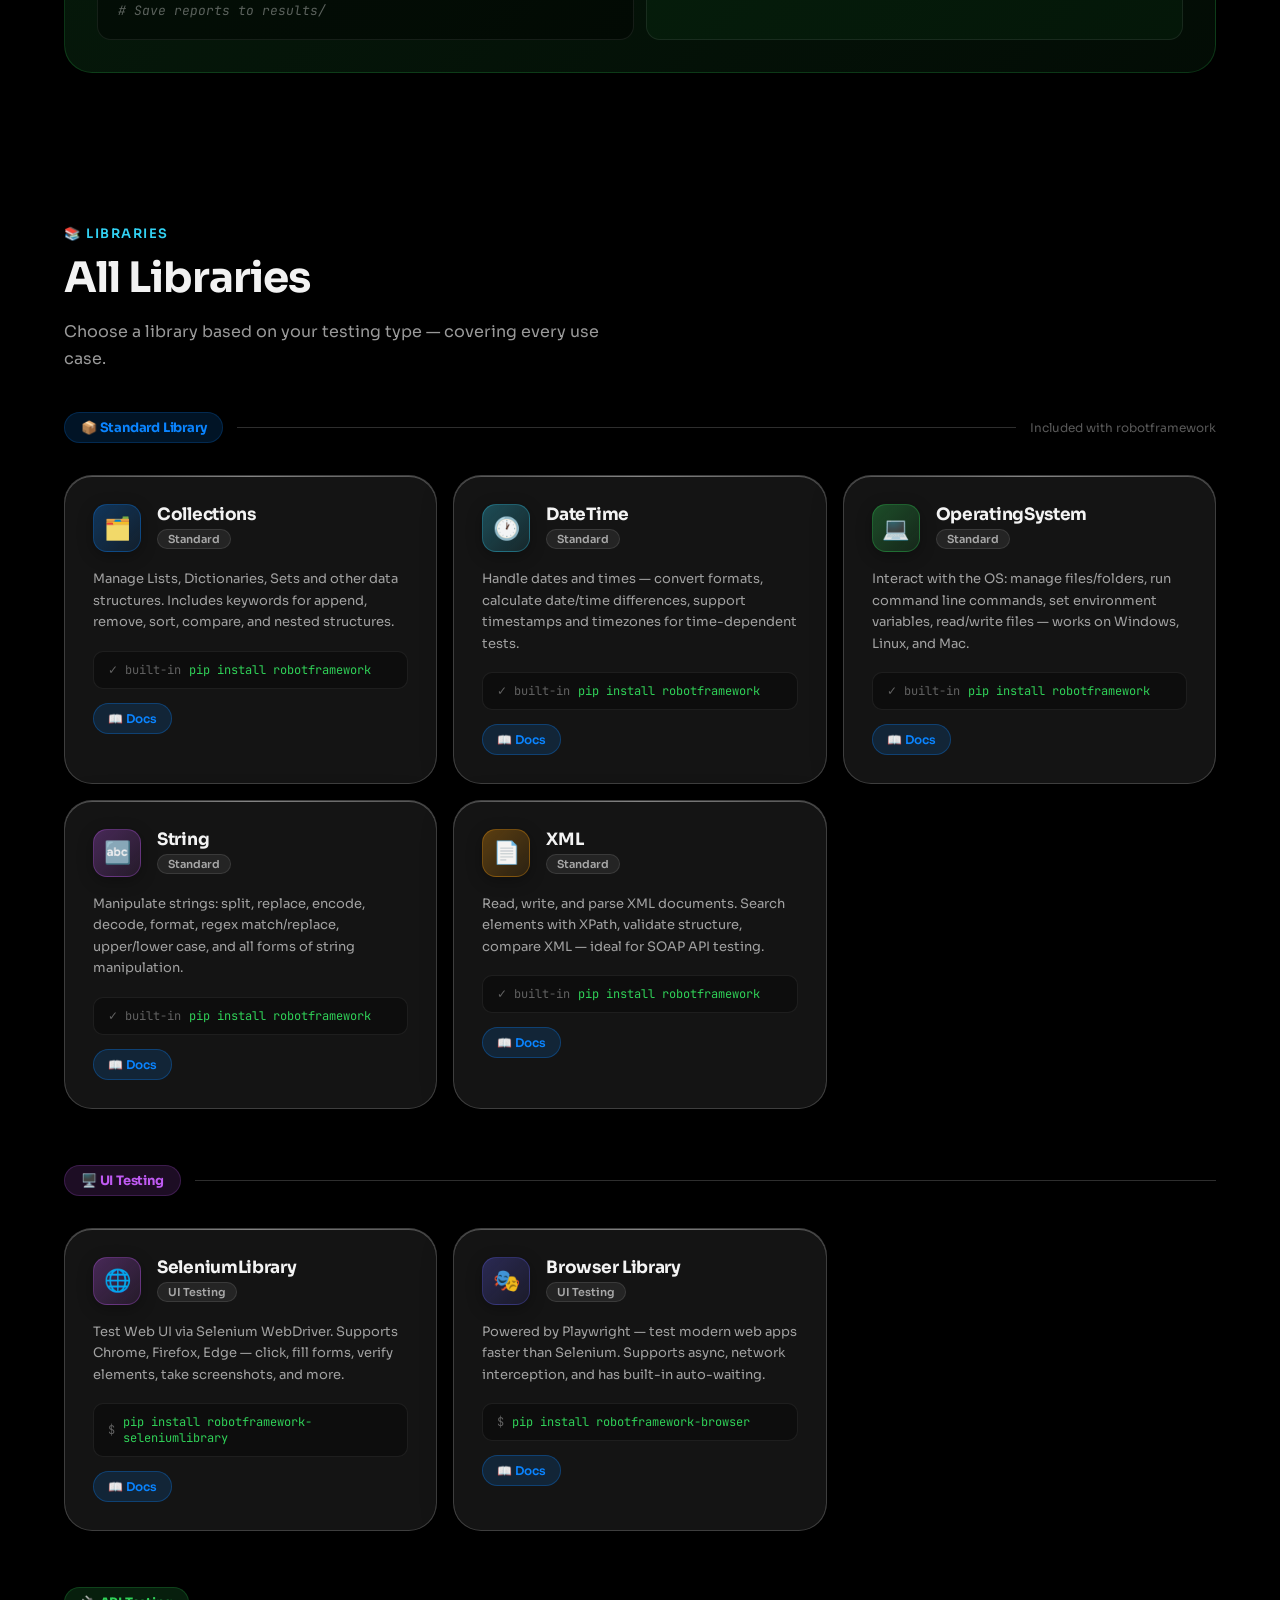
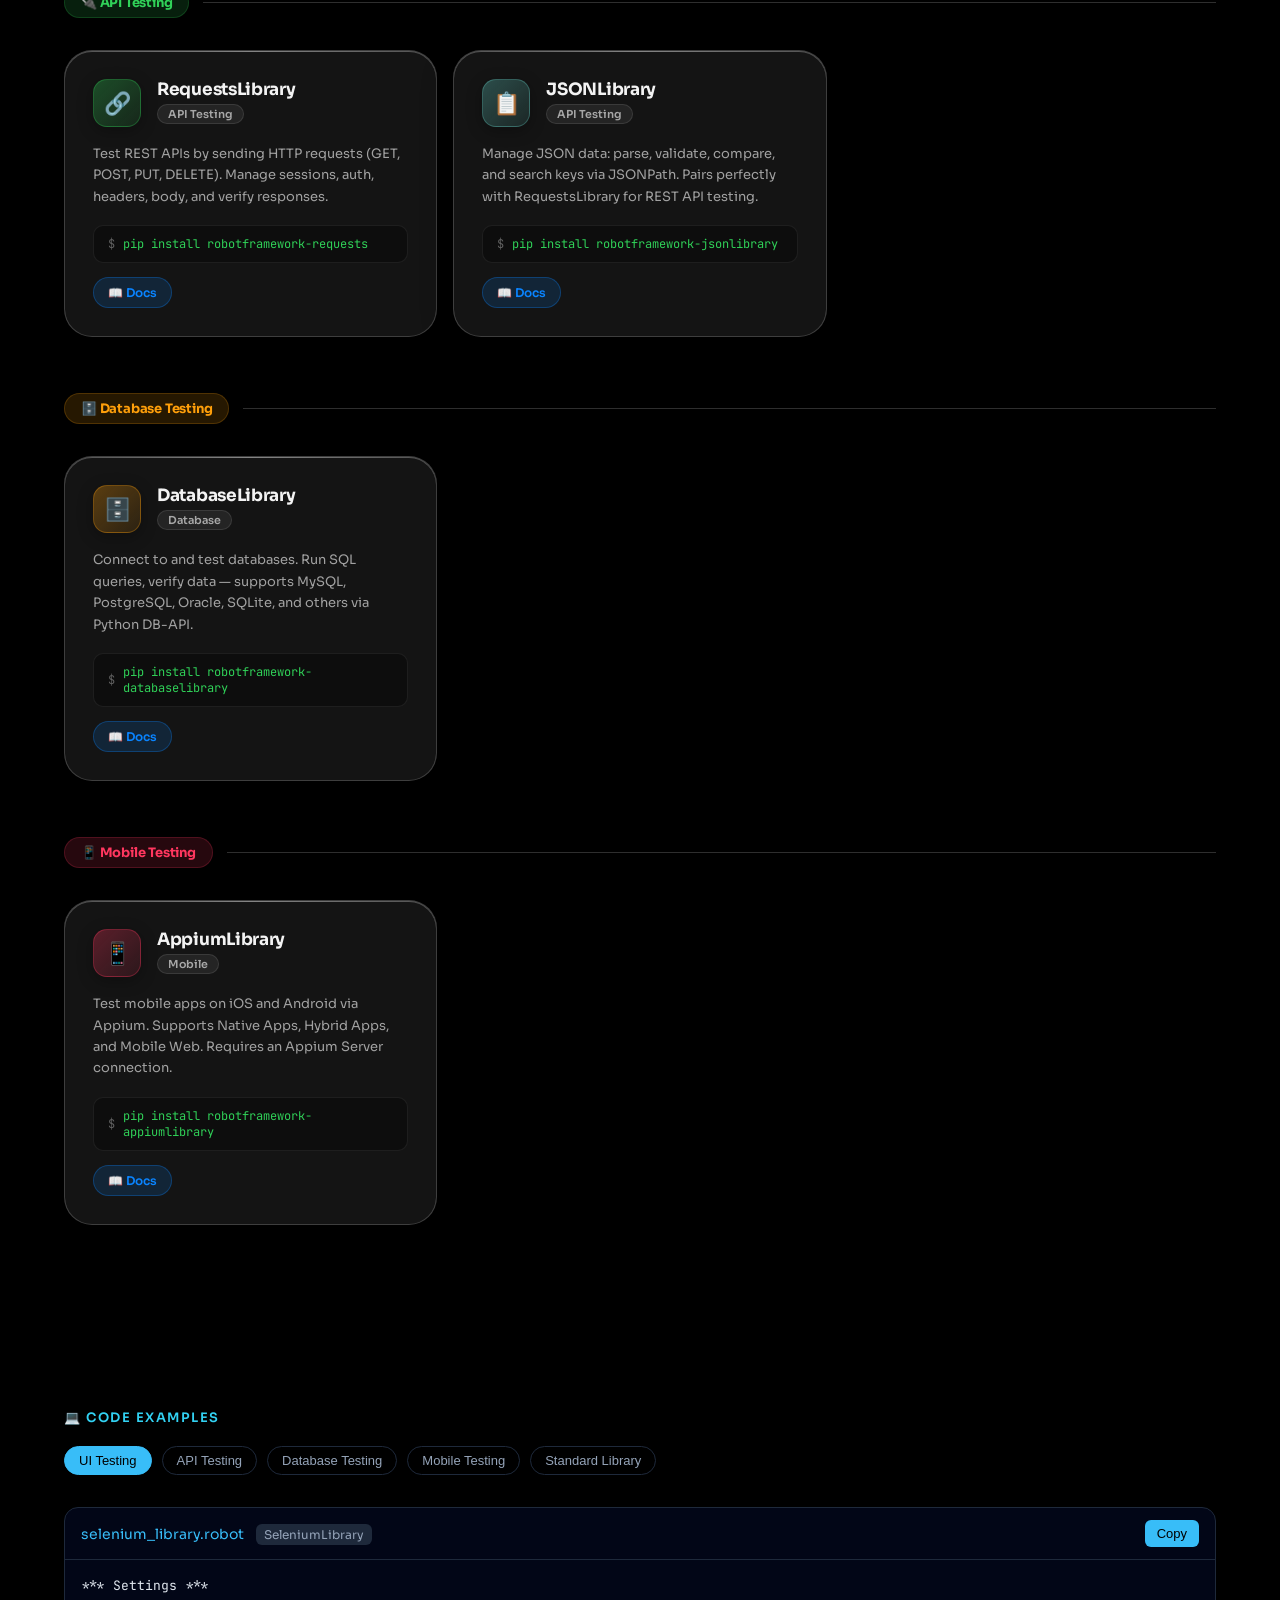
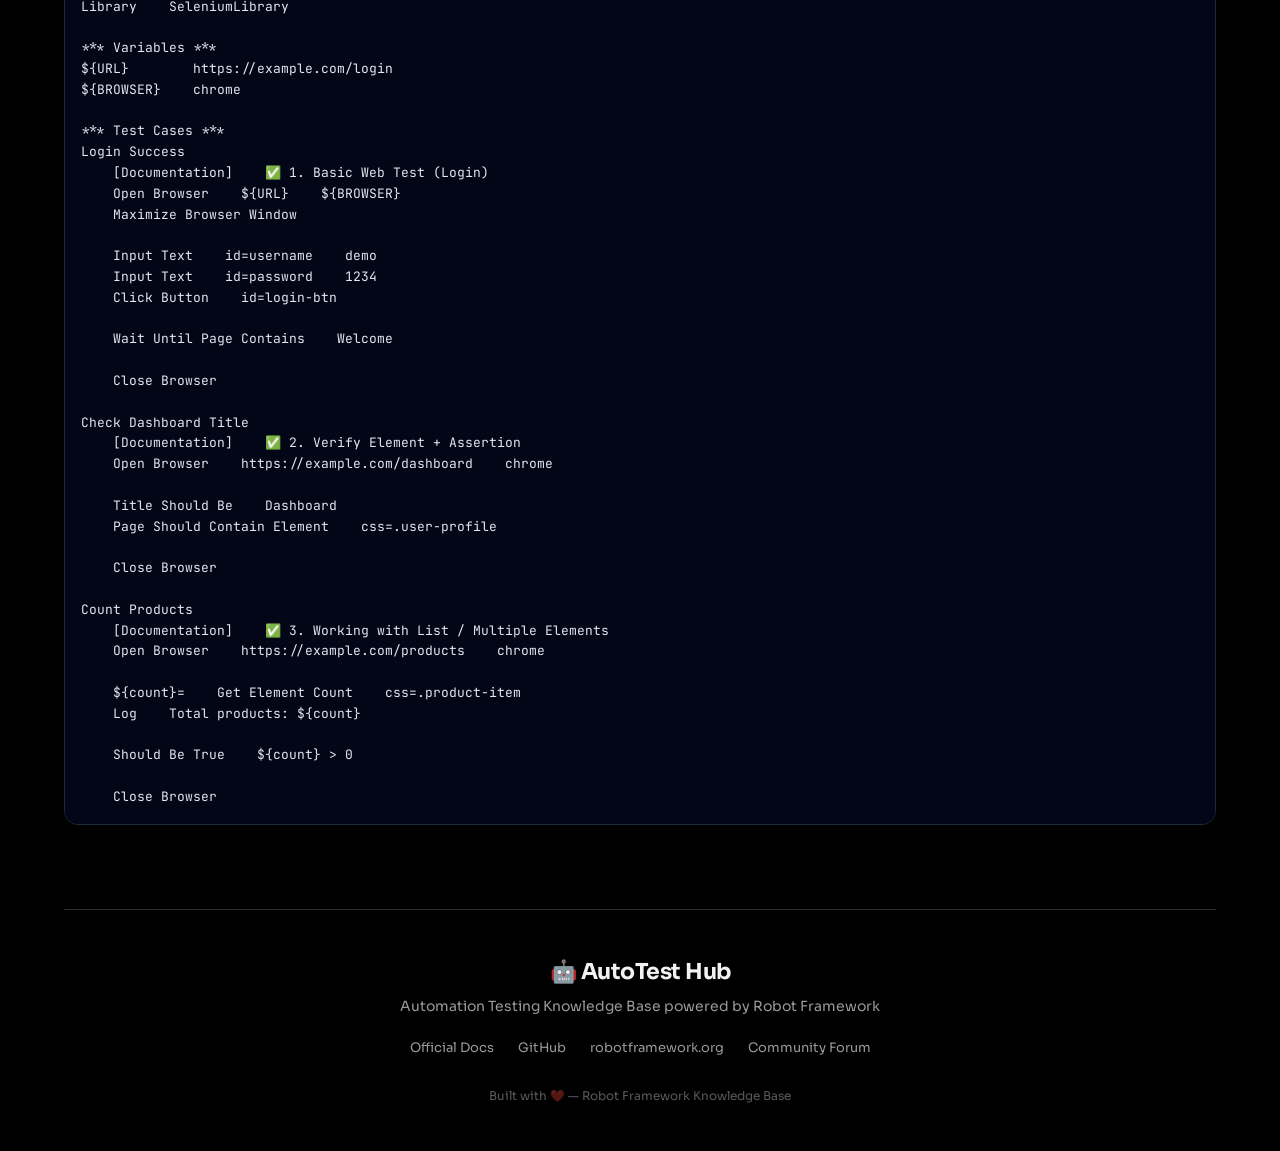
==== commit 631d2bb2: "add code example from .robot" ====
--- a/index.html
+++ b/index.html
@@ -1,789 +1,531 @@
 <!doctype html>
-<html lang="th">
-	<head>
-		<meta charset="UTF-8" />
-		<meta name="viewport" content="width=device-width, initial-scale=1.0" />
-		<title>AutoTest Hub — Robot Framework</title>
-		<link rel="preconnect" href="https://fonts.googleapis.com" />
-		<link
-			href="https://fonts.googleapis.com/css2?family=SF+Pro+Display:wght@300;400;500;600;700&family=Sora:wght@300;400;500;600;700&family=JetBrains+Mono:wght@400;500&display=swap"
-			rel="stylesheet"
-		/>
-    <link rel="stylesheet" href="style.css">
-	</head>
-	<body>
-		<div class="bg-scene"></div>
-		<div class="bg-orb orb-1"></div>
-		<div class="bg-orb orb-2"></div>
-		<div class="bg-orb orb-3"></div>
-
-		<!-- NAV -->
-		<nav>
-			<div class="nav-inner">
-				<div class="nav-logo">
-					<div class="logo-icon">🤖</div>
-					AutoTest Hub
-				</div>
-				<div class="nav-links">
-					<a href="#start">เริ่มต้น</a>
-					<a href="#libraries">Libraries</a>
-					<a href="#examples">ตัวอย่าง</a>
-				</div>
-				<a href="https://docs.robotframework.org/docs" target="_blank" class="nav-cta">Docs ↗</a>
-			</div>
-		</nav>
-
-		<!-- HERO -->
-		<div class="wrapper">
-			<section class="hero">
-				<div class="hero-badge"><span></span>Automation Testing Knowledge Base</div>
-				<h1><span class="gradient-text">Robot Framework</span><br />คู่มือเทสอัตโนมัติ</h1>
-				<p class="hero-sub">
-					รวบรวม Libraries ครบครัน ทั้ง UI · API · Database · Mobile พร้อม Code ตัวอย่างที่ใช้งานได้จริง
-				</p>
-				<div class="hero-actions">
-					<a href="#start" class="btn-primary">🚀 เริ่มต้นใช้งาน</a>
-					<a href="#libraries" class="btn-ghost">📚 ดู Libraries ทั้งหมด</a>
-				</div>
-			</section>
-
-			<!-- STATS -->
-			<div class="stats-row reveal">
-				<div class="stat-item">
-					<div class="stat-num">5</div>
-					<div class="stat-label">หมวดหมู่การทดสอบ</div>
-				</div>
-				<div class="stat-item">
-					<div class="stat-num">10+</div>
-					<div class="stat-label">Libraries พร้อมใช้</div>
-				</div>
-				<div class="stat-item">
-					<div class="stat-num">Python</div>
-					<div class="stat-label">ภาษาหลัก</div>
-				</div>
-				<div class="stat-item">
-					<div class="stat-num">Open</div>
-					<div class="stat-label">Source & Free</div>
-				</div>
-			</div>
-
-			<!-- QUICK START -->
-			<section id="start">
-				<div class="section-title">⚡ Quick Start</div>
-				<h2 class="section-heading">เริ่มต้นใน 3 ขั้นตอน</h2>
-				<p class="section-desc">ติดตั้ง Robot Framework และเขียน Test Case แรกของคุณได้ภายในไม่กี่นาที</p>
-
-				<div style="margin-top: 32px; display: grid; grid-template-columns: 1fr 1fr; gap: 16px">
-					<div class="install-card reveal reveal-delay-1">
-						<div class="install-label">📦 Step 1 — ติดตั้ง</div>
-						<div class="code-block" style="margin: 0">
-							<button class="copy-btn" onclick="copyCode(this)">Copy</button>
-							<div><span class="prompt">$</span><span class="cmd">pip install robotframework</span></div>
-							<div><span class="prompt">$</span><span class="cmd">robot --version</span></div>
-							<div style="margin-top: 8px"><span class="comment"># ตรวจสอบ version ที่ติดตั้ง</span></div>
-						</div>
-					</div>
-					<div
-						class="install-card reveal reveal-delay-2"
-						style="
+<html lang="en">
+
+<head>
+	<meta charset="UTF-8" />
+	<meta name="viewport" content="width=device-width, initial-scale=1.0" />
+	<title>AutoTest Hub — Robot Framework</title>
+	<link rel="preconnect" href="https://fonts.googleapis.com" />
+	<link
+		href="https://fonts.googleapis.com/css2?family=Sora:wght@300;400;500;600;700&family=JetBrains+Mono:wght@400;500&display=swap"
+		rel="stylesheet" />
+	<link rel="stylesheet" href="styles.css" />
+</head>
+
+<body>
+	<div class="bg-scene"></div>
+	<div class="bg-orb orb-1"></div>
+	<div class="bg-orb orb-2"></div>
+	<div class="bg-orb orb-3"></div>
+
+	<!-- NAV -->
+	<nav>
+		<div class="nav-inner">
+			<div class="nav-logo">
+				<div class="logo-icon">🤖</div>
+				AutoTest Hub
+			</div>
+			<div class="nav-links">
+				<a href="#start">Get Started</a>
+				<a href="#libraries">Libraries</a>
+				<a href="#examples">Examples</a>
+			</div>
+			<a href="https://docs.robotframework.org/docs" target="_blank" class="nav-cta">Docs ↗</a>
+		</div>
+	</nav>
+
+	<!-- HERO -->
+	<div class="wrapper">
+		<section class="hero">
+			<div class="hero-badge"><span></span>Automation Testing Knowledge Base</div>
+			<h1><span class="gradient-text">Robot Framework</span><br />Automation Testing Guide</h1>
+			<p class="hero-sub">
+				A comprehensive collection of Libraries covering UI · API · Database · Mobile with real-world code examples ready to use.
+			</p>
+			<div class="hero-actions">
+				<a href="#start" class="btn-primary">🚀 Get Started</a>
+				<a href="#libraries" class="btn-ghost">📚 View All Libraries</a>
+			</div>
+		</section>
+
+		<!-- STATS -->
+		<div class="stats-row reveal">
+			<div class="stat-item">
+				<div class="stat-num">5</div>
+				<div class="stat-label">Testing Categories</div>
+			</div>
+			<div class="stat-item">
+				<div class="stat-num">10+</div>
+				<div class="stat-label">Ready-to-use Libraries</div>
+			</div>
+			<div class="stat-item">
+				<div class="stat-num">Python</div>
+				<div class="stat-label">Primary Language</div>
+			</div>
+			<div class="stat-item">
+				<div class="stat-num">Open</div>
+				<div class="stat-label">Source &amp; Free</div>
+			</div>
+		</div>
+
+		<!-- QUICK START -->
+		<section id="start">
+			<div class="section-title">⚡ Quick Start</div>
+			<h2 class="section-heading">Get Started in 3 Steps</h2>
+			<p class="section-desc">Install Robot Framework and write your first Test Case in just a few minutes.</p>
+
+			<div style="margin-top: 32px; display: grid; grid-template-columns: 1fr 1fr; gap: 16px">
+				<div class="install-card reveal reveal-delay-1">
+					<div class="install-label">📦 Step 1 — Install</div>
+					<div class="code-block" style="margin: 0">
+						<button class="copy-btn" onclick="copyCode(this)">Copy</button>
+						<div><span class="prompt">$</span><span class="cmd">pip install robotframework</span></div>
+						<div><span class="prompt">$</span><span class="cmd">robot --version</span></div>
+						<div style="margin-top: 8px"><span class="comment"># Check the installed version</span></div>
+					</div>
+				</div>
+				<div class="install-card reveal reveal-delay-2" style="
 							background: linear-gradient(135deg, rgba(191, 90, 242, 0.12), rgba(191, 90, 242, 0.06));
 							border-color: rgba(191, 90, 242, 0.2);
-						"
-					>
-						<div class="install-label" style="color: #bf5af2">📝 Step 2 — สร้างไฟล์ .robot</div>
-						<div class="code-block" style="margin: 0">
-							<button class="copy-btn" onclick="copyCode(this)">Copy</button>
-							<div><span class="tag">*** Settings ***</span></div>
-							<div><span class="kw">Library</span> <span class="lib">Collections</span></div>
-							<div style="margin-top: 8px"><span class="tag">*** Test Cases ***</span></div>
-							<div><span class="str">My First Test</span></div>
-							<div><span class="kw">Log</span> <span class="str">Hello Robot!</span></div>
-						</div>
-					</div>
-				</div>
-				<div
-					class="install-card reveal reveal-delay-3"
-					style="
+						">
+					<div class="install-label" style="color: #bf5af2">📝 Step 2 — Create a .robot file</div>
+					<div class="code-block" style="margin: 0">
+						<button class="copy-btn" onclick="copyCode(this)">Copy</button>
+						<div><span class="tag">*** Settings ***</span></div>
+						<div><span class="kw">Library</span> <span class="lib">Collections</span></div>
+						<div style="margin-top: 8px"><span class="tag">*** Test Cases ***</span></div>
+						<div><span class="str">My First Test</span></div>
+						<div>
+							&nbsp;&nbsp;&nbsp;&nbsp;<span class="kw">Log</span>
+							<span class="str">Hello Robot!</span>
+						</div>
+					</div>
+				</div>
+			</div>
+			<div class="install-card reveal reveal-delay-3" style="
 						margin-top: 16px;
 						background: linear-gradient(135deg, rgba(48, 209, 88, 0.12), rgba(48, 209, 88, 0.06));
 						border-color: rgba(48, 209, 88, 0.2);
-					"
-				>
-					<div class="install-label" style="color: #30d158">▶️ Step 3 — รัน Test</div>
-					<div style="display: grid; grid-template-columns: 1fr 1fr; gap: 12px">
-						<div class="code-block" style="margin: 0">
-							<div>
-								<span class="prompt" style="color: #30d158">$</span
-								><span class="cmd"> robot my_test.robot</span>
-							</div>
-							<div style="margin-top: 8px"><span class="comment"># รันไฟล์เดียว</span></div>
-							<div>
-								<span class="prompt" style="color: #30d158">$</span
-								><span class="cmd"> robot tests/</span>
-							</div>
-							<div style="margin-top: 4px"><span class="comment"># รันทั้ง folder</span></div>
-							<div>
-								<span class="prompt" style="color: #30d158">$</span
-								><span class="cmd"> robot -d results tests/</span>
-							</div>
-							<div style="margin-top: 4px">
-								<span class="comment"># บันทึก report ไว้ที่ results/</span>
-							</div>
-						</div>
-						<div class="code-block" style="margin: 0; background: rgba(48, 209, 88, 0.05)">
-							<div style="color: #30d158; font-weight: 700">✓ Output</div>
-							<div style="margin-top: 8px; color: rgba(255, 255, 255, 0.7)">output.xml</div>
-							<div style="color: rgba(255, 255, 255, 0.7)">log.html</div>
-							<div style="color: rgba(255, 255, 255, 0.7)">report.html</div>
-							<div style="margin-top: 8px; color: #30d158">1 test, 1 passed, 0 failed</div>
-						</div>
-					</div>
-				</div>
-			</section>
-
-			<!-- LIBRARIES -->
-			<section id="libraries">
-				<div class="section-title">📚 Libraries</div>
-				<h2 class="section-heading">Library ทั้งหมด</h2>
-				<p class="section-desc">เลือก Library ตามประเภทการทดสอบที่ต้องการ ครอบคลุมทุก use case</p>
-
-				<!-- Standard -->
-				<div class="cat-section" style="margin-top: 40px">
-					<div class="cat-header reveal">
-						<div class="cat-pill standard">📦 Standard Library</div>
-						<div class="cat-line"></div>
-						<span style="font-size: 12px; color: var(--text-tertiary); white-space: nowrap"
-							>รวมมากับ robotframework</span
-						>
-					</div>
-					<div class="lib-grid">
-						<div class="glass-card lib-card reveal reveal-delay-1">
-							<div class="lib-card-header">
-								<div class="lib-icon blue">🗂️</div>
-								<div>
-									<div class="lib-name">Collections</div>
-									<span class="lib-category">Standard</span>
-								</div>
-							</div>
-							<div class="lib-desc">
-								จัดการ List, Dictionary, Set และ data structure ต่าง ๆ มี keyword ครบสำหรับ append,
-								remove, sort, compare รวมถึง nested structures
-							</div>
-							<div class="lib-install"><span>✓ built-in</span>pip install robotframework</div>
-							<div class="lib-links">
-								<a
-									href="https://robotframework.org/robotframework/latest/libraries/Collections.html"
-									target="_blank"
-									class="lib-link primary"
-									>📖 Docs</a
-								>
-							</div>
-						</div>
-
-						<div class="glass-card lib-card reveal reveal-delay-2">
-							<div class="lib-card-header">
-								<div class="lib-icon cyan">🕐</div>
-								<div>
-									<div class="lib-name">DateTime</div>
-									<span class="lib-category">Standard</span>
-								</div>
-							</div>
-							<div class="lib-desc">
-								จัดการวันที่และเวลา แปลง format, คำนวณ date/time difference, รองรับ timestamp และ
-								timezone สำหรับ test ที่ต้องใช้เวลา
-							</div>
-							<div class="lib-install"><span>✓ built-in</span>pip install robotframework</div>
-							<div class="lib-links">
-								<a
-									href="https://robotframework.org/robotframework/latest/libraries/DateTime.html"
-									target="_blank"
-									class="lib-link primary"
-									>📖 Docs</a
-								>
-							</div>
-						</div>
-
-						<div class="glass-card lib-card reveal reveal-delay-3">
-							<div class="lib-card-header">
-								<div class="lib-icon mint">💻</div>
-								<div>
-									<div class="lib-name">OperatingSystem</div>
-									<span class="lib-category">Standard</span>
-								</div>
-							</div>
-							<div class="lib-desc">
-								ทำงานกับ OS: จัดการไฟล์/โฟลเดอร์, รัน command line, set environment variable,
-								อ่าน/เขียนไฟล์ ทั้ง Windows, Linux, Mac
-							</div>
-							<div class="lib-install"><span>✓ built-in</span>pip install robotframework</div>
-							<div class="lib-links">
-								<a
-									href="https://robotframework.org/robotframework/latest/libraries/OperatingSystem.html"
-									target="_blank"
-									class="lib-link primary"
-									>📖 Docs</a
-								>
-							</div>
-						</div>
-
-						<div class="glass-card lib-card reveal reveal-delay-4">
-							<div class="lib-card-header">
-								<div class="lib-icon purple">🔤</div>
-								<div>
-									<div class="lib-name">String</div>
-									<span class="lib-category">Standard</span>
-								</div>
-							</div>
-							<div class="lib-desc">
-								จัดการ String: split, replace, encode, decode, format, regex match/replace, upper/lower
-								case และ string manipulation ทุกรูปแบบ
-							</div>
-							<div class="lib-install"><span>✓ built-in</span>pip install robotframework</div>
-							<div class="lib-links">
-								<a
-									href="https://robotframework.org/robotframework/latest/libraries/String.html"
-									target="_blank"
-									class="lib-link primary"
-									>📖 Docs</a
-								>
-							</div>
-						</div>
-
-						<div class="glass-card lib-card reveal reveal-delay-1">
-							<div class="lib-card-header">
-								<div class="lib-icon orange">📄</div>
-								<div>
-									<div class="lib-name">XML</div>
-									<span class="lib-category">Standard</span>
-								</div>
-							</div>
-							<div class="lib-desc">
-								อ่าน เขียน และ parse XML document ค้นหา element ด้วย XPath, validate structure,
-								เปรียบเทียบ XML สำหรับ SOAP API testing
-							</div>
-							<div class="lib-install"><span>✓ built-in</span>pip install robotframework</div>
-							<div class="lib-links">
-								<a
-									href="https://robotframework.org/robotframework/latest/libraries/XML.html"
-									target="_blank"
-									class="lib-link primary"
-									>📖 Docs</a
-								>
-							</div>
-						</div>
-					</div>
-				</div>
-
-				<!-- UI Testing -->
-				<div class="cat-section">
-					<div class="cat-header reveal">
-						<div class="cat-pill ui">🖥️ UI Testing</div>
-						<div class="cat-line"></div>
-					</div>
-					<div class="lib-grid">
-						<div class="glass-card lib-card reveal reveal-delay-1">
-							<div class="lib-card-header">
-								<div class="lib-icon purple">🌐</div>
-								<div>
-									<div class="lib-name">SeleniumLibrary</div>
-									<span class="lib-category">UI Testing</span>
-								</div>
-							</div>
-							<div class="lib-desc">
-								ทดสอบ Web UI ผ่าน Selenium WebDriver รองรับ Chrome, Firefox, Edge คลิก, กรอกข้อมูล,
-								ตรวจสอบ element, screenshot ฯลฯ
-							</div>
-							<div class="lib-install">
-								<span class="prompt" style="font-family: JetBrains Mono">$</span> pip install
-								robotframework-seleniumlibrary
-							</div>
-							<div class="lib-links">
-								<a
-									href="https://robotframework.org/SeleniumLibrary/SeleniumLibrary.html"
-									target="_blank"
-									class="lib-link primary"
-									>📖 Docs</a
-								>
-							</div>
-						</div>
-
-						<div class="glass-card lib-card reveal reveal-delay-2">
-							<div class="lib-card-header">
-								<div class="lib-icon indigo">🎭</div>
-								<div>
-									<div class="lib-name">Browser Library</div>
-									<span class="lib-category">UI Testing</span>
-								</div>
-							</div>
-							<div class="lib-desc">
-								ใช้ Playwright เป็น engine ทดสอบ Modern Web ได้เร็วกว่า Selenium รองรับ async, network
-								interception, มี auto-waiting ในตัว
-							</div>
-							<div class="lib-install">
-								<span class="prompt" style="font-family: JetBrains Mono">$</span> pip install
-								robotframework-browser
-							</div>
-							<div class="lib-links">
-								<a
-									href="https://marketsquare.github.io/robotframework-browser/Browser.html"
-									target="_blank"
-									class="lib-link primary"
-									>📖 Docs</a
-								>
-							</div>
-						</div>
-					</div>
-				</div>
-
-				<!-- API Testing -->
-				<div class="cat-section">
-					<div class="cat-header reveal">
-						<div class="cat-pill api">🔌 API Testing</div>
-						<div class="cat-line"></div>
-					</div>
-					<div class="lib-grid">
-						<div class="glass-card lib-card reveal reveal-delay-1">
-							<div class="lib-card-header">
-								<div class="lib-icon mint">🔗</div>
-								<div>
-									<div class="lib-name">RequestsLibrary</div>
-									<span class="lib-category">API Testing</span>
-								</div>
-							</div>
-							<div class="lib-desc">
-								ทดสอบ REST API ส่ง HTTP request (GET, POST, PUT, DELETE) จัดการ session, auth, header,
-								body และ verify response
-							</div>
-							<div class="lib-install">
-								<span class="prompt" style="font-family: JetBrains Mono">$</span> pip install
-								robotframework-requests
-							</div>
-							<div class="lib-links">
-								<a
-									href="https://marketsquare.github.io/robotframework-requests/doc/RequestsLibrary.html"
-									target="_blank"
-									class="lib-link primary"
-									>📖 Docs</a
-								>
-							</div>
-						</div>
-
-						<div class="glass-card lib-card reveal reveal-delay-2">
-							<div class="lib-card-header">
-								<div class="lib-icon teal">📋</div>
-								<div>
-									<div class="lib-name">JSONLibrary</div>
-									<span class="lib-category">API Testing</span>
-								</div>
-							</div>
-							<div class="lib-desc">
-								จัดการ JSON data: parse, validate, เปรียบเทียบ, ค้นหา key ด้วย JSONPath ใช้คู่กับ
-								RequestsLibrary สำหรับ REST API testing
-							</div>
-							<div class="lib-install">
-								<span class="prompt" style="font-family: JetBrains Mono">$</span> pip install
-								robotframework-jsonlibrary
-							</div>
-							<div class="lib-links">
-								<a
-									href="https://robotframework-thailand.github.io/robotframework-jsonlibrary/JSONLibrary.html"
-									target="_blank"
-									class="lib-link primary"
-									>📖 Docs</a
-								>
-							</div>
-						</div>
-					</div>
-				</div>
-
-				<!-- Database -->
-				<div class="cat-section">
-					<div class="cat-header reveal">
-						<div class="cat-pill db">🗄️ Database Testing</div>
-						<div class="cat-line"></div>
-					</div>
-					<div class="lib-grid">
-						<div class="glass-card lib-card reveal reveal-delay-1">
-							<div class="lib-card-header">
-								<div class="lib-icon orange">🗄️</div>
-								<div>
-									<div class="lib-name">DatabaseLibrary</div>
-									<span class="lib-category">Database</span>
-								</div>
-							</div>
-							<div class="lib-desc">
-								เชื่อมต่อและทดสอบ Database รัน SQL query, verify ข้อมูล, รองรับ MySQL, PostgreSQL,
-								Oracle, SQLite และ DB อื่น ๆ ผ่าน Python DB-API
-							</div>
-							<div class="lib-install">
-								<span class="prompt" style="font-family: JetBrains Mono">$</span> pip install
-								robotframework-databaselibrary
-							</div>
-							<div class="lib-links">
-								<a
-									href="https://marketsquare.github.io/Robotframework-Database-Library/"
-									target="_blank"
-									class="lib-link primary"
-									>📖 Docs</a
-								>
-							</div>
-						</div>
-					</div>
-				</div>
-
-				<!-- Mobile -->
-				<div class="cat-section">
-					<div class="cat-header reveal">
-						<div class="cat-pill mobile">📱 Mobile Testing</div>
-						<div class="cat-line"></div>
-					</div>
-					<div class="lib-grid">
-						<div class="glass-card lib-card reveal reveal-delay-1">
-							<div class="lib-card-header">
-								<div class="lib-icon pink">📱</div>
-								<div>
-									<div class="lib-name">AppiumLibrary</div>
-									<span class="lib-category">Mobile</span>
-								</div>
-							</div>
-							<div class="lib-desc">
-								ทดสอบ Mobile App บน iOS และ Android ผ่าน Appium ทำได้ทั้ง Native App, Hybrid App และ
-								Mobile Web ต้องเชื่อมต่อกับ Appium Server
-							</div>
-							<div class="lib-install">
-								<span class="prompt" style="font-family: JetBrains Mono">$</span> pip install
-								robotframework-appiumlibrary
-							</div>
-							<div class="lib-links">
-								<a
-									href="https://serhatbolsu.github.io/robotframework-appiumlibrary/AppiumLibrary.html"
-									target="_blank"
-									class="lib-link primary"
-									>📖 Docs</a
-								>
-							</div>
-						</div>
-					</div>
-				</div>
-			</section>
-
-			<!-- CODE EXAMPLES -->
-			<section id="examples">
-				<div class="section-title">💡 Code Examples</div>
-				<h2 class="section-heading">ตัวอย่าง Test Cases</h2>
-				<p class="section-desc">ตัวอย่างโค้ดพร้อมใช้งานจริง คัดลอกและปรับแต่งได้เลย</p>
-
-				<div class="tab-bar reveal" style="margin-top: 32px">
-					<button class="tab-btn active" onclick="switchTab(this, 'tab-basic')">🔰 พื้นฐาน</button>
-					<button class="tab-btn" onclick="switchTab(this, 'tab-api')">🔌 API Test</button>
-					<button class="tab-btn" onclick="switchTab(this, 'tab-ui')">🌐 UI Test</button>
-					<button class="tab-btn" onclick="switchTab(this, 'tab-db')">🗄️ DB Test</button>
-				</div>
-
-				<!-- Basic -->
-				<div id="tab-basic" class="tab-panel active reveal">
-					<div class="example-grid">
-						<div class="glass-card example-card">
-							<div class="example-tag tag-basic">Collections</div>
-							<div class="example-title">จัดการ List & Dictionary</div>
-							<div class="example-desc">ตัวอย่างการใช้ Collections Library จัดการข้อมูล</div>
-							<div class="code-full">
-								<span class="ln">1</span><span class="tag">*** Settings ***</span>
-								<span class="ln">2</span><span class="kw">Library</span>
-								<span class="lib">Collections</span>
-
-								<span class="ln">3</span><span class="tag">*** Test Cases ***</span>
-								<span class="ln">4</span><span class="str">Test List Operations</span>
-								<span class="ln">5</span> <span class="kw">${my_list}</span>=
-								<span class="kw">Create List</span> <span class="str">apple banana cherry</span>
-								<span class="ln">6</span> <span class="kw">Append To List</span>
-								<span class="var">${my_list}</span> <span class="str">date</span>
-								<span class="ln">7</span> <span class="kw">List Should Contain Value</span>
-								<span class="var">${my_list}</span> <span class="str">banana</span>
-								<span class="ln">8</span> <span class="kw">Length Should Be</span>
-								<span class="var">${my_list}</span> <span class="str">4</span>
-
-								<span class="ln">9</span><span class="str">Test Dictionary Operations</span>
-								<span class="ln">10</span> <span class="kw">${user}</span>=
-								<span class="kw">Create Dictionary</span> <span class="ln">11</span> ...
-								<span class="str">name=Alice age=30 role=QA</span> <span class="ln">12</span>
-								<span class="kw">Dictionary Should Contain Key</span> <span class="var">${user}</span>
-								<span class="str">name</span> <span class="ln">13</span>
-								<span class="kw">${name}</span>= <span class="kw">Get From Dictionary</span>
-								<span class="var">${user}</span> <span class="str">name</span>
-								<span class="ln">14</span> <span class="kw">Should Be Equal</span>
-								<span class="var">${name}</span> <span class="str">Alice</span>
-							</div>
-						</div>
-
-						<div class="glass-card example-card">
-							<div class="example-tag tag-basic">String & DateTime</div>
-							<div class="example-title">จัดการ String และวันที่</div>
-							<div class="example-desc">ตัวอย่างการ manipulate string และคำนวณวันที่</div>
-							<div class="code-full">
-								<span class="ln">1</span><span class="tag">*** Settings ***</span>
-								<span class="ln">2</span><span class="kw">Library</span> <span class="lib">String</span>
-								<span class="ln">3</span><span class="kw">Library</span>
-								<span class="lib">DateTime</span>
-
-								<span class="ln">4</span><span class="tag">*** Test Cases ***</span>
-								<span class="ln">5</span><span class="str">Test String Operations</span>
-								<span class="ln">6</span> <span class="kw">${text}</span>=
-								<span class="kw">Set Variable</span> <span class="str">Hello, Robot Framework!</span>
-								<span class="ln">7</span> <span class="kw">${upper}</span>=
-								<span class="kw">Convert To Upper Case</span> <span class="var">${text}</span>
-								<span class="ln">8</span> <span class="kw">Should Contain</span>
-								<span class="var">${upper}</span> <span class="str">ROBOT</span>
-								<span class="ln">9</span> <span class="kw">${length}</span>=
-								<span class="kw">Get Length</span> <span class="var">${text}</span>
-								<span class="ln">10</span> <span class="kw">Should Be True</span>
-								<span class="var">${length}</span> > <span class="str">10</span>
-
-								<span class="ln">11</span><span class="str">Test Date Operations</span>
-								<span class="ln">12</span> <span class="kw">${today}</span>=
-								<span class="kw">Get Current Date</span> result_format=<span class="str">%Y-%m-%d</span>
-								<span class="ln">13</span> <span class="kw">${future}</span>=
-								<span class="kw">Add Time To Date</span> <span class="var">${today}</span>
-								<span class="str">7 days</span> <span class="ln">14</span> <span class="kw">Log</span>
-								<span class="str">Today: </span><span class="var">${today}</span>, Next Week:
-								<span class="var">${future}</span>
-							</div>
-						</div>
-					</div>
-				</div>
-
-				<!-- API -->
-				<div id="tab-api" class="tab-panel">
-					<div class="example-grid">
-						<div class="glass-card example-card">
-							<div class="example-tag tag-api">REST API</div>
-							<div class="example-title">ทดสอบ GET & POST Request</div>
-							<div class="example-desc">ตัวอย่างการเรียก API และตรวจสอบ response</div>
-							<div class="code-full">
-								<span class="ln">1</span><span class="tag">*** Settings ***</span>
-								<span class="ln">2</span><span class="kw">Library</span>
-								<span class="lib">RequestsLibrary</span> <span class="ln">3</span
-								><span class="kw">Library</span> <span class="lib">Collections</span>
-
-								<span class="ln">4</span><span class="tag">*** Variables ***</span>
-								<span class="ln">5</span><span class="var">${BASE_URL}</span>
-								<span class="str">https://jsonplaceholder.typicode.com</span>
-
-								<span class="ln">6</span><span class="tag">*** Test Cases ***</span>
-								<span class="ln">7</span><span class="str">GET User By ID</span>
-								<span class="ln">8</span> <span class="kw">Create Session</span>
-								<span class="str">api ${BASE_URL}</span> <span class="ln">9</span>
-								<span class="kw">${resp}</span>= <span class="kw">GET On Session</span>
-								<span class="str">api /users/1</span> <span class="ln">10</span>
-								<span class="kw">Should Be Equal As Numbers</span>
-								<span class="var">${resp.status_code}</span> <span class="str">200</span>
-								<span class="ln">11</span> <span class="kw">${body}</span>=
-								<span class="kw">Set Variable</span> <span class="var">${resp.json()}</span>
-								<span class="ln">12</span> <span class="kw">Should Be Equal</span>
-								<span class="var">${body}[name]</span> <span class="str">Leanne Graham</span>
-
-								<span class="ln">13</span><span class="str">POST Create New Post</span>
-								<span class="ln">14</span> <span class="kw">${payload}</span>=
-								<span class="kw">Create Dictionary</span> <span class="ln">15</span> ...
-								<span class="str">title=Robot Test body=Automated userId=1</span>
-								<span class="ln">16</span> <span class="kw">${resp}</span>=
-								<span class="kw">POST On Session</span>
-								<span class="str">api /posts json=${payload}</span> <span class="ln">17</span>
-								<span class="kw">Should Be Equal As Numbers</span>
-								<span class="var">${resp.status_code}</span> <span class="str">201</span>
-							</div>
-						</div>
-
-						<div class="glass-card example-card">
-							<div class="example-tag tag-api">JSON Validation</div>
-							<div class="example-title">ตรวจสอบ JSON Response</div>
-							<div class="example-desc">ใช้ JSONLibrary ตรวจสอบข้อมูล JSON อย่างละเอียด</div>
-							<div class="code-full">
-								<span class="ln">1</span><span class="tag">*** Settings ***</span>
-								<span class="ln">2</span><span class="kw">Library</span>
-								<span class="lib">RequestsLibrary</span> <span class="ln">3</span
-								><span class="kw">Library</span> <span class="lib">JSONLibrary</span>
-
-								<span class="ln">4</span><span class="tag">*** Test Cases ***</span>
-								<span class="ln">5</span><span class="str">Validate JSON Schema</span>
-								<span class="ln">6</span> <span class="kw">Create Session</span>
-								<span class="str">api https://jsonplaceholder.typicode.com</span>
-								<span class="ln">7</span> <span class="kw">${resp}</span>=
-								<span class="kw">GET On Session</span> <span class="str">api /posts/1</span>
-								<span class="ln">8</span> <span class="kw">${json}</span>=
-								<span class="kw">Convert String To Json</span> <span class="var">${resp.text}</span>
-
-								<span class="ln">9</span> <span class="comment"># ค้นหาด้วย JSONPath</span>
-								<span class="ln">10</span> <span class="kw">${title}</span>=
-								<span class="kw">Get Value From Json</span> <span class="var">${json}</span>
-								<span class="str">$.title</span> <span class="ln">11</span>
-								<span class="kw">Should Not Be Empty</span> <span class="var">${title}</span>
-
-								<span class="ln">12</span> <span class="comment"># ตรวจสอบ key ที่ต้องมี</span>
-								<span class="ln">13</span> <span class="kw">Should Contain</span>
-								<span class="var">${resp.text}</span> <span class="str">userId</span>
-								<span class="ln">14</span> <span class="kw">Should Contain</span>
-								<span class="var">${resp.text}</span> <span class="str">body</span>
-								<span class="ln">15</span> <span class="kw">Log</span>
-								<span class="str">Post title: </span><span class="var">${title}</span>
-							</div>
-						</div>
-					</div>
-				</div>
-
-				<!-- UI -->
-				<div id="tab-ui" class="tab-panel">
-					<div class="example-grid">
-						<div class="glass-card example-card">
-							<div class="example-tag tag-ui">SeleniumLibrary</div>
-							<div class="example-title">ทดสอบ Web Login Form</div>
-							<div class="example-desc">ตัวอย่าง E2E test สำหรับหน้า Login</div>
-							<div class="code-full">
-								<span class="ln">1</span><span class="tag">*** Settings ***</span>
-								<span class="ln">2</span><span class="kw">Library</span>
-								<span class="lib">SeleniumLibrary</span> <span class="ln">3</span
-								><span class="kw">Suite Setup</span> <span class="kw">Open Browser</span>
-								<span class="str">about:blank chrome</span> <span class="ln">4</span
-								><span class="kw">Suite Teardown</span> <span class="kw">Close All Browsers</span>
-
-								<span class="ln">5</span><span class="tag">*** Variables ***</span>
-								<span class="ln">6</span><span class="var">${URL}</span>
-								<span class="str">https://example.com/login</span> <span class="ln">7</span
-								><span class="var">${USER}</span> <span class="str">testuser@email.com</span>
-								<span class="ln">8</span><span class="var">${PASS}</span>
-								<span class="str">securepassword123</span>
-
-								<span class="ln">9</span><span class="tag">*** Test Cases ***</span>
-								<span class="ln">10</span><span class="str">Login With Valid Credentials</span>
-								<span class="ln">11</span> <span class="kw">Go To</span> <span class="var">${URL}</span>
-								<span class="ln">12</span> <span class="kw">Wait Until Element Is Visible</span>
-								<span class="str">id:email 10s</span> <span class="ln">13</span>
-								<span class="kw">Input Text</span> <span class="str">id:email ${USER}</span>
-								<span class="ln">14</span> <span class="kw">Input Password</span>
-								<span class="str">id:password ${PASS}</span> <span class="ln">15</span>
-								<span class="kw">Click Button</span>
-								<span class="str">xpath://button[@type='submit']</span> <span class="ln">16</span>
-								<span class="kw">Wait Until Page Contains</span> <span class="str">Dashboard 10s</span>
-								<span class="ln">17</span> <span class="kw">Capture Page Screenshot</span>
-							</div>
-						</div>
-
-						<div class="glass-card example-card">
-							<div class="example-tag tag-ui">Browser Library</div>
-							<div class="example-title">ทดสอบด้วย Playwright</div>
-							<div class="example-desc">ใช้ Browser Library (Playwright) ทดสอบ modern web</div>
-							<div class="code-full">
-								<span class="ln">1</span><span class="tag">*** Settings ***</span>
-								<span class="ln">2</span><span class="kw">Library</span>
-								<span class="lib">Browser</span> <span class="ln">3</span
-								><span class="kw">Suite Setup</span> <span class="kw">New Browser</span>
-								<span class="str">chromium headless=False</span> <span class="ln">4</span
-								><span class="kw">Suite Teardown</span> <span class="kw">Close Browser</span>
-
-								<span class="ln">5</span><span class="tag">*** Test Cases ***</span>
-								<span class="ln">6</span><span class="str">Search Product On E-Commerce</span>
-								<span class="ln">7</span> <span class="kw">New Page</span>
-								<span class="str">https://shop.example.com</span> <span class="ln">8</span>
-								<span class="kw">Fill Text</span>
-								<span class="str">input[placeholder="Search"] Robot Framework</span>
-								<span class="ln">9</span> <span class="kw">Keyboard Key</span>
-								<span class="str">press Enter</span> <span class="ln">10</span>
-								<span class="kw">Wait For Elements State</span>
-								<span class="str">.product-card visible</span> <span class="ln">11</span>
-								<span class="kw">${count}</span>= <span class="kw">Get Element Count</span>
-								<span class="str">.product-card</span> <span class="ln">12</span>
-								<span class="kw">Should Be True</span> <span class="var">${count}</span> >
-								<span class="str">0</span> <span class="ln">13</span>
-								<span class="kw">Take Screenshot</span> <span class="str">search_results.png</span>
-							</div>
-						</div>
-					</div>
-				</div>
-
-				<!-- DB -->
-				<div id="tab-db" class="tab-panel">
-					<div class="example-grid">
-						<div class="glass-card example-card">
-							<div class="example-tag tag-data">DatabaseLibrary</div>
-							<div class="example-title">เชื่อมต่อและ Query Database</div>
-							<div class="example-desc">ทดสอบข้อมูลใน MySQL/PostgreSQL</div>
-							<div class="code-full">
-								<span class="ln">1</span><span class="tag">*** Settings ***</span>
-								<span class="ln">2</span><span class="kw">Library</span>
-								<span class="lib">DatabaseLibrary</span> <span class="ln">3</span
-								><span class="kw">Suite Setup</span> <span class="kw">Connect To Database</span>
-								<span class="ln">4</span><span class="kw">Suite Teardown</span>
-								<span class="kw">Disconnect From Database</span>
-
-								<span class="ln">5</span><span class="tag">*** Variables ***</span>
-								<span class="ln">6</span><span class="var">${DB_HOST}</span>
-								<span class="str">localhost</span> <span class="ln">7</span
-								><span class="var">${DB_PORT}</span> <span class="str">3306</span>
-								<span class="ln">8</span><span class="var">${DB_NAME}</span>
-								<span class="str">myapp</span>
-
-								<span class="ln">9</span><span class="tag">*** Keywords ***</span>
-								<span class="ln">10</span><span class="str">Connect To Database</span>
-								<span class="ln">11</span>
-								<span class="kw">Connect To Database Using Custom Params</span>
-								<span class="str">pymysql</span> <span class="ln">12</span> ...
-								<span class="str">host=${DB_HOST} port=${DB_PORT} db=${DB_NAME}</span>
-
-								<span class="ln">13</span><span class="tag">*** Test Cases ***</span>
-								<span class="ln">14</span><span class="str">Verify User Record Exists</span>
-								<span class="ln">15</span> <span class="kw">Row Count Is Equal To X</span>
-								<span class="ln">16</span> ...
-								<span class="str">SELECT * FROM users WHERE email='test@email.com'</span>
-								<span class="str">1</span>
-
-								<span class="ln">17</span><span class="str">Verify Product Stock Updated</span>
-								<span class="ln">18</span> <span class="kw">${result}</span>=
-								<span class="kw">Query</span> <span class="ln">19</span> ...
-								<span class="str">SELECT stock FROM products WHERE id=1</span>
-								<span class="ln">20</span> <span class="kw">Should Be True</span>
-								<span class="var">${result[0][0]}</span> > <span class="str">0</span>
-							</div>
-						</div>
-
-						<div class="glass-card example-card">
-							<div class="example-tag tag-data">Data Driven</div>
-							<div class="example-title">Data-Driven Testing</div>
-							<div class="example-desc">ทดสอบหลาย scenario ด้วยข้อมูลจาก file</div>
-							<div class="code-full">
-								<span class="ln">1</span><span class="tag">*** Settings ***</span>
-								<span class="ln">2</span><span class="kw">Library</span>
-								<span class="lib">Collections</span> <span class="ln">3</span
-								><span class="kw">Library</span> <span class="lib">OperatingSystem</span>
-								<span class="ln">4</span><span class="kw">Test Template</span> Verify Login Scenario
-
-								<span class="ln">5</span><span class="tag">*** Test Cases ***</span>
-								<span class="comment">USERNAME PASSWORD EXPECTED</span> <span class="ln">6</span
-								><span class="str">Valid Login</span> <span class="str">admin admin123 success</span>
-								<span class="ln">7</span><span class="str">Wrong Password</span>
-								<span class="str">admin wrong123 fail</span> <span class="ln">8</span
-								><span class="str">Empty Username</span> <span class="str">${EMPTY} admin123 fail</span>
-								<span class="ln">9</span><span class="str">SQL Injection Attempt</span>
-								<span class="str">admin'-- any fail</span>
-
-								<span class="ln">10</span><span class="tag">*** Keywords ***</span>
-								<span class="ln">11</span><span class="str">Verify Login Scenario</span>
-								<span class="ln">12</span> <span class="kw">[Arguments]</span>
-								<span class="var">${username} ${password} ${expected}</span> <span class="ln">13</span>
-								<span class="kw">${result}</span>= <span class="kw">Attempt Login</span>
-								<span class="var">${username} ${password}</span> <span class="ln">14</span>
-								<span class="kw">Should Be Equal</span> <span class="var">${result} ${expected}</span>
-							</div>
-						</div>
-					</div>
-				</div>
-			</section>
-		</div>
+					">
+				<div class="install-label" style="color: #30d158">▶️ Step 3 — Run Tests</div>
+				<div style="display: grid; grid-template-columns: 1fr 1fr; gap: 12px">
+					<div class="code-block" style="margin: 0">
+						<div>
+							<span class="prompt" style="color: #30d158">$</span><span class="cmd"> robot
+								my_test.robot</span>
+						</div>
+						<div style="margin-top: 8px"><span class="comment"># Run a single file</span></div>
+						<div>
+							<span class="prompt" style="color: #30d158">$</span><span class="cmd"> robot tests/</span>
+						</div>
+						<div style="margin-top: 4px"><span class="comment"># Run an entire folder</span></div>
+						<div>
+							<span class="prompt" style="color: #30d158">$</span><span class="cmd"> robot -d results
+								tests/</span>
+						</div>
+						<div style="margin-top: 4px">
+							<span class="comment"># Save reports to results/</span>
+						</div>
+					</div>
+					<div class="code-block" style="margin: 0; background: rgba(48, 209, 88, 0.05)">
+						<div style="color: #30d158; font-weight: 700">✓ Output</div>
+						<div style="margin-top: 8px; color: rgba(255, 255, 255, 0.7)">output.xml</div>
+						<div style="color: rgba(255, 255, 255, 0.7)">log.html</div>
+						<div style="color: rgba(255, 255, 255, 0.7)">report.html</div>
+						<div style="margin-top: 8px; color: #30d158">1 test, 1 passed, 0 failed</div>
+					</div>
+				</div>
+			</div>
+		</section>
+
+		<!-- LIBRARIES -->
+		<section id="libraries">
+			<div class="section-title">📚 Libraries</div>
+			<h2 class="section-heading">All Libraries</h2>
+			<p class="section-desc">Choose a library based on your testing type — covering every use case.</p>
+
+			<!-- Standard Library -->
+			<div class="cat-section" style="margin-top: 40px">
+				<div class="cat-header reveal">
+					<div class="cat-pill standard">📦 Standard Library</div>
+					<div class="cat-line"></div>
+					<span style="font-size: 12px; color: var(--text-tertiary); white-space: nowrap">Included with robotframework</span>
+				</div>
+				<div class="lib-grid">
+					<div class="glass-card lib-card reveal reveal-delay-1">
+						<div class="lib-card-header">
+							<div class="lib-icon blue">🗂️</div>
+							<div>
+								<div class="lib-name">Collections</div>
+								<span class="lib-category">Standard</span>
+							</div>
+						</div>
+						<div class="lib-desc">
+							Manage Lists, Dictionaries, Sets and other data structures. Includes keywords for append, remove, sort, compare, and nested structures.
+						</div>
+						<div class="lib-install"><span>✓ built-in</span>pip install robotframework</div>
+						<div class="lib-links">
+							<a href="https://robotframework.org/robotframework/latest/libraries/Collections.html"
+								target="_blank" class="lib-link primary">📖 Docs</a>
+						</div>
+					</div>
+
+					<div class="glass-card lib-card reveal reveal-delay-2">
+						<div class="lib-card-header">
+							<div class="lib-icon cyan">🕐</div>
+							<div>
+								<div class="lib-name">DateTime</div>
+								<span class="lib-category">Standard</span>
+							</div>
+						</div>
+						<div class="lib-desc">
+							Handle dates and times — convert formats, calculate date/time differences, support timestamps and timezones for time-dependent tests.
+						</div>
+						<div class="lib-install"><span>✓ built-in</span>pip install robotframework</div>
+						<div class="lib-links">
+							<a href="https://robotframework.org/robotframework/latest/libraries/DateTime.html"
+								target="_blank" class="lib-link primary">📖 Docs</a>
+						</div>
+					</div>
+
+					<div class="glass-card lib-card reveal reveal-delay-3">
+						<div class="lib-card-header">
+							<div class="lib-icon mint">💻</div>
+							<div>
+								<div class="lib-name">OperatingSystem</div>
+								<span class="lib-category">Standard</span>
+							</div>
+						</div>
+						<div class="lib-desc">
+							Interact with the OS: manage files/folders, run command line commands, set environment variables, read/write files — works on Windows, Linux, and Mac.
+						</div>
+						<div class="lib-install"><span>✓ built-in</span>pip install robotframework</div>
+						<div class="lib-links">
+							<a href="https://robotframework.org/robotframework/latest/libraries/OperatingSystem.html"
+								target="_blank" class="lib-link primary">📖 Docs</a>
+						</div>
+					</div>
+
+					<div class="glass-card lib-card reveal reveal-delay-4">
+						<div class="lib-card-header">
+							<div class="lib-icon purple">🔤</div>
+							<div>
+								<div class="lib-name">String</div>
+								<span class="lib-category">Standard</span>
+							</div>
+						</div>
+						<div class="lib-desc">
+							Manipulate strings: split, replace, encode, decode, format, regex match/replace, upper/lower case, and all forms of string manipulation.
+						</div>
+						<div class="lib-install"><span>✓ built-in</span>pip install robotframework</div>
+						<div class="lib-links">
+							<a href="https://robotframework.org/robotframework/latest/libraries/String.html"
+								target="_blank" class="lib-link primary">📖 Docs</a>
+						</div>
+					</div>
+
+					<div class="glass-card lib-card reveal reveal-delay-1">
+						<div class="lib-card-header">
+							<div class="lib-icon orange">📄</div>
+							<div>
+								<div class="lib-name">XML</div>
+								<span class="lib-category">Standard</span>
+							</div>
+						</div>
+						<div class="lib-desc">
+							Read, write, and parse XML documents. Search elements with XPath, validate structure, compare XML — ideal for SOAP API testing.
+						</div>
+						<div class="lib-install"><span>✓ built-in</span>pip install robotframework</div>
+						<div class="lib-links">
+							<a href="https://robotframework.org/robotframework/latest/libraries/XML.html"
+								target="_blank" class="lib-link primary">📖 Docs</a>
+						</div>
+					</div>
+				</div>
+			</div>
+
+			<!-- UI Testing -->
+			<div class="cat-section">
+				<div class="cat-header reveal">
+					<div class="cat-pill ui">🖥️ UI Testing</div>
+					<div class="cat-line"></div>
+				</div>
+				<div class="lib-grid">
+					<div class="glass-card lib-card reveal reveal-delay-1">
+						<div class="lib-card-header">
+							<div class="lib-icon purple">🌐</div>
+							<div>
+								<div class="lib-name">SeleniumLibrary</div>
+								<span class="lib-category">UI Testing</span>
+							</div>
+						</div>
+						<div class="lib-desc">
+							Test Web UI via Selenium WebDriver. Supports Chrome, Firefox, Edge — click, fill forms, verify elements, take screenshots, and more.
+						</div>
+						<div class="lib-install">
+							<span class="prompt" style="font-family: JetBrains Mono">$</span> pip install
+							robotframework-seleniumlibrary
+						</div>
+						<div class="lib-links">
+							<a href="https://robotframework.org/SeleniumLibrary/SeleniumLibrary.html" target="_blank"
+								class="lib-link primary">📖 Docs</a>
+						</div>
+					</div>
+
+					<div class="glass-card lib-card reveal reveal-delay-2">
+						<div class="lib-card-header">
+							<div class="lib-icon indigo">🎭</div>
+							<div>
+								<div class="lib-name">Browser Library</div>
+								<span class="lib-category">UI Testing</span>
+							</div>
+						</div>
+						<div class="lib-desc">
+							Powered by Playwright — test modern web apps faster than Selenium. Supports async, network interception, and has built-in auto-waiting.
+						</div>
+						<div class="lib-install">
+							<span class="prompt" style="font-family: JetBrains Mono">$</span> pip install
+							robotframework-browser
+						</div>
+						<div class="lib-links">
+							<a href="https://marketsquare.github.io/robotframework-browser/Browser.html" target="_blank"
+								class="lib-link primary">📖 Docs</a>
+						</div>
+					</div>
+				</div>
+			</div>
+
+			<!-- API Testing -->
+			<div class="cat-section">
+				<div class="cat-header reveal">
+					<div class="cat-pill api">🔌 API Testing</div>
+					<div class="cat-line"></div>
+				</div>
+				<div class="lib-grid">
+					<div class="glass-card lib-card reveal reveal-delay-1">
+						<div class="lib-card-header">
+							<div class="lib-icon mint">🔗</div>
+							<div>
+								<div class="lib-name">RequestsLibrary</div>
+								<span class="lib-category">API Testing</span>
+							</div>
+						</div>
+						<div class="lib-desc">
+							Test REST APIs by sending HTTP requests (GET, POST, PUT, DELETE). Manage sessions, auth, headers, body, and verify responses.
+						</div>
+						<div class="lib-install">
+							<span class="prompt" style="font-family: JetBrains Mono">$</span> pip install
+							robotframework-requests
+						</div>
+						<div class="lib-links">
+							<a href="https://marketsquare.github.io/robotframework-requests/doc/RequestsLibrary.html"
+								target="_blank" class="lib-link primary">📖 Docs</a>
+						</div>
+					</div>
+
+					<div class="glass-card lib-card reveal reveal-delay-2">
+						<div class="lib-card-header">
+							<div class="lib-icon teal">📋</div>
+							<div>
+								<div class="lib-name">JSONLibrary</div>
+								<span class="lib-category">API Testing</span>
+							</div>
+						</div>
+						<div class="lib-desc">
+							Manage JSON data: parse, validate, compare, and search keys via JSONPath. Pairs perfectly with RequestsLibrary for REST API testing.
+						</div>
+						<div class="lib-install">
+							<span class="prompt" style="font-family: JetBrains Mono">$</span> pip install
+							robotframework-jsonlibrary
+						</div>
+						<div class="lib-links">
+							<a href="https://robotframework-thailand.github.io/robotframework-jsonlibrary/JSONLibrary.html"
+								target="_blank" class="lib-link primary">📖 Docs</a>
+						</div>
+					</div>
+				</div>
+			</div>
+
+			<!-- Database Testing -->
+			<div class="cat-section">
+				<div class="cat-header reveal">
+					<div class="cat-pill db">🗄️ Database Testing</div>
+					<div class="cat-line"></div>
+				</div>
+				<div class="lib-grid">
+					<div class="glass-card lib-card reveal reveal-delay-1">
+						<div class="lib-card-header">
+							<div class="lib-icon orange">🗄️</div>
+							<div>
+								<div class="lib-name">DatabaseLibrary</div>
+								<span class="lib-category">Database</span>
+							</div>
+						</div>
+						<div class="lib-desc">
+							Connect to and test databases. Run SQL queries, verify data — supports MySQL, PostgreSQL, Oracle, SQLite, and others via Python DB-API.
+						</div>
+						<div class="lib-install">
+							<span class="prompt" style="font-family: JetBrains Mono">$</span> pip install
+							robotframework-databaselibrary
+						</div>
+						<div class="lib-links">
+							<a href="https://marketsquare.github.io/Robotframework-Database-Library/" target="_blank"
+								class="lib-link primary">📖 Docs</a>
+						</div>
+					</div>
+				</div>
+			</div>
+
+			<!-- Mobile Testing -->
+			<div class="cat-section">
+				<div class="cat-header reveal">
+					<div class="cat-pill mobile">📱 Mobile Testing</div>
+					<div class="cat-line"></div>
+				</div>
+				<div class="lib-grid">
+					<div class="glass-card lib-card reveal reveal-delay-1">
+						<div class="lib-card-header">
+							<div class="lib-icon pink">📱</div>
+							<div>
+								<div class="lib-name">AppiumLibrary</div>
+								<span class="lib-category">Mobile</span>
+							</div>
+						</div>
+						<div class="lib-desc">
+							Test mobile apps on iOS and Android via Appium. Supports Native Apps, Hybrid Apps, and Mobile Web. Requires an Appium Server connection.
+						</div>
+						<div class="lib-install">
+							<span class="prompt" style="font-family: JetBrains Mono">$</span> pip install
+							robotframework-appiumlibrary
+						</div>
+						<div class="lib-links">
+							<a href="https://serhatbolsu.github.io/robotframework-appiumlibrary/AppiumLibrary.html"
+								target="_blank" class="lib-link primary">📖 Docs</a>
+						</div>
+					</div>
+				</div>
+			</div>
+		</section>
+
+		<!-- CODE EXAMPLES -->
+		<section id="examples">
+			<div class="section-title">💻 Code Examples</div>
+			<div class="filter-bar">
+				<button class="filter-btn active" data-filter="ui">UI Testing</button>
+				<button class="filter-btn" data-filter="api">API Testing</button>
+				<button class="filter-btn" data-filter="db">Database Testing</button>
+				<button class="filter-btn" data-filter="mobile">Mobile Testing</button>
+				<button class="filter-btn" data-filter="std">Standard Library</button>
+			</div>
+			<div class="examples-grid">
+				<div class="code-card" data-category="ui">
+					<div class="code-header">
+						<div>
+							<span class="file-name">selenium_library.robot</span>
+							<span class="tag">SeleniumLibrary</span>
+						</div>
+						<button class="copy-btn" onclick="copyCodeBlock(this)">Copy</button>
+					</div>
+					<pre><code data-src="examples/selenium_library.robot"></code></pre>
+				</div>
+				<div class="code-card" data-category="api">
+					<div class="code-header">
+						<div>
+							<span class="file-name">request_library.robot</span>
+							<span class="tag">RequestsLibrary</span>
+						</div>
+						<button class="copy-btn" onclick="copyCodeBlock(this)">Copy</button>
+					</div>
+					<pre><code data-src="examples/request_library.robot"></code></pre>
+				</div>
+				<div class="code-card" data-category="db">
+					<div class="code-header">
+						<div>
+							<span class="file-name">database_library.robot</span>
+							<span class="tag">DatabaseLibrary</span>
+						</div>
+						<button class="copy-btn" onclick="copyCodeBlock(this)">Copy</button>
+					</div>
+					<pre><code data-src="examples/database_library.robot"></code></pre>
+				</div>
+				<div class="code-card" data-category="mobile">
+					<div class="code-header">
+						<div>
+							<span class="file-name">appium_library_android.robot</span>
+							<span class="tag">AppiumLibrary</span>
+						</div>
+						<button class="copy-btn" onclick="copyCodeBlock(this)">Copy</button>
+					</div>
+					<pre><code data-src="examples/appium_library_android.robot"></code></pre>
+				</div>
+				<div class="code-card" data-category="mobile">
+					<div class="code-header">
+						<div>
+							<span class="file-name">appium_library_ios.robot</span>
+							<span class="tag">AppiumLibrary</span>
+						</div>
+						<button class="copy-btn" onclick="copyCodeBlock(this)">Copy</button>
+					</div>
+					<pre><code data-src="examples/appium_library_ios.robot"></code></pre>
+				</div>
+				<div class="code-card" data-category="std">
+					<div class="code-header">
+						<div>
+							<span class="file-name">collections.robot</span>
+							<span class="tag">Collections</span>
+						</div>
+						<button class="copy-btn" onclick="copyCodeBlock(this)">Copy</button>
+					</div>
+					<pre><code data-src="examples/collections.robot"></code></pre>
+				</div>
+				<div class="code-card" data-category="std">
+					<div class="code-header">
+						<div>
+							<span class="file-name">datetime.robot</span>
+							<span class="tag">DateTime</span>
+						</div>
+						<button class="copy-btn" onclick="copyCodeBlock(this)">Copy</button>
+					</div>
+					<pre><code data-src="examples/datetime.robot"></code></pre>
+				</div>
+				<div class="code-card" data-category="std">
+					<div class="code-header">
+						<div>
+							<span class="file-name">os.robot</span>
+							<span class="tag">OperatingSystem</span>
+						</div>
+						<button class="copy-btn" onclick="copyCodeBlock(this)">Copy</button>
+					</div>
+					<pre><code data-src="examples/os.robot"></code></pre>
+				</div>
+				<div class="code-card" data-category="std">
+					<div class="code-header">
+						<div>
+							<span class="file-name">string.robot</span>
+							<span class="tag">String</span>
+						</div>
+						<button class="copy-btn" onclick="copyCodeBlock(this)">Copy</button>
+					</div>
+					<pre><code data-src="examples/string.robot"></code></pre>
+				</div>
+				<div class="code-card" data-category="std">
+					<div class="code-header">
+						<div>
+							<span class="file-name">xml.robot</span>
+							<span class="tag">XML</span>
+						</div>
+						<button class="copy-btn" onclick="copyCodeBlock(this)">Copy</button>
+					</div>
+					<pre><code data-src="examples/xml.robot"></code></pre>
+				</div>
+			</div>
+		</section>
 
 		<!-- FOOTER -->
 		<footer>
 			<div class="wrapper">
 				<div class="footer-logo">🤖 AutoTest Hub</div>
-				<div class="footer-desc">คลังความรู้ Automation Testing ด้วย Robot Framework</div>
+				<div class="footer-desc">Automation Testing Knowledge Base powered by Robot Framework</div>
 				<div class="footer-links">
 					<a href="https://docs.robotframework.org/docs" target="_blank">Official Docs</a>
 					<a href="https://github.com/robotframework/robotframework" target="_blank">GitHub</a>
@@ -795,5 +537,6 @@
 		</footer>
 
 		<script src="script.js"></script>
-	</body>
-</html>
+</body>
+
+</html>
--- a/styles.css
+++ b/styles.css
@@ -0,0 +1,977 @@
+/* ─── CSS VARIABLES ──────────────────────────────────── */
+:root {
+	--glass-bg: rgba(255, 255, 255, 0.08);
+	--glass-border: rgba(255, 255, 255, 0.18);
+	--glass-highlight: rgba(255, 255, 255, 0.25);
+	--glass-shadow: rgba(0, 0, 0, 0.3);
+	--accent-blue: #0a84ff;
+	--accent-cyan: #32d2f3;
+	--accent-mint: #30d158;
+	--accent-purple: #bf5af2;
+	--accent-orange: #ff9f0a;
+	--accent-pink: #ff375f;
+	--text-primary: rgba(255, 255, 255, 0.95);
+	--text-secondary: rgba(255, 255, 255, 0.6);
+	--text-tertiary: rgba(255, 255, 255, 0.35);
+	--blur-heavy: blur(40px);
+	--blur-medium: blur(20px);
+	--blur-light: blur(10px);
+	--radius-xl: 28px;
+	--radius-lg: 20px;
+	--radius-md: 14px;
+	--radius-sm: 10px;
+}
+
+/* ─── RESET & BASE ───────────────────────────────────── */
+* {
+	margin: 0;
+	padding: 0;
+	box-sizing: border-box;
+}
+html {
+	scroll-behavior: smooth;
+}
+
+body {
+	font-family:
+		'Sora',
+		-apple-system,
+		sans-serif;
+	background: #000;
+	color: var(--text-primary);
+	min-height: 100vh;
+	overflow-x: hidden;
+}
+
+/* ─── BACKGROUND ─────────────────────────────────────── */
+.bg-scene {
+	position: fixed;
+	inset: 0;
+	z-index: 0;
+	background:
+		radial-gradient(ellipse 120% 80% at 20% 10%, #0d1f4e 0%, transparent 60%),
+		radial-gradient(ellipse 80% 60% at 80% 80%, #1a0a3e 0%, transparent 60%),
+		radial-gradient(ellipse 60% 40% at 50% 50%, #051020 0%, transparent 80%), #020810;
+}
+.bg-orb {
+	position: fixed;
+	border-radius: 50%;
+	filter: blur(80px);
+	z-index: 0;
+	pointer-events: none;
+}
+.orb-1 {
+	width: 600px;
+	height: 600px;
+	top: -150px;
+	left: -100px;
+	background: radial-gradient(circle, rgba(10, 132, 255, 0.25) 0%, transparent 70%);
+	animation: orb-float 12s ease-in-out infinite;
+}
+.orb-2 {
+	width: 500px;
+	height: 500px;
+	top: 40%;
+	right: -100px;
+	background: radial-gradient(circle, rgba(191, 90, 242, 0.2) 0%, transparent 70%);
+	animation: orb-float 16s ease-in-out infinite reverse;
+}
+.orb-3 {
+	width: 400px;
+	height: 400px;
+	bottom: -100px;
+	left: 30%;
+	background: radial-gradient(circle, rgba(50, 210, 243, 0.15) 0%, transparent 70%);
+	animation: orb-float 10s ease-in-out infinite 3s;
+}
+@keyframes orb-float {
+	0%,
+	100% {
+		transform: translateY(0) scale(1);
+	}
+	50% {
+		transform: translateY(-40px) scale(1.05);
+	}
+}
+
+/* Noise grain */
+body::after {
+	content: '';
+	position: fixed;
+	inset: 0;
+	z-index: 1;
+	pointer-events: none;
+	background-image: url("data:image/svg+xml,%3Csvg viewBox='0 0 256 256' xmlns='http://www.w3.org/2000/svg'%3E%3Cfilter id='noise'%3E%3CfeTurbulence type='fractalNoise' baseFrequency='0.9' numOctaves='4' stitchTiles='stitch'/%3E%3C/filter%3E%3Crect width='100%25' height='100%25' filter='url(%23noise)' opacity='0.04'/%3E%3C/svg%3E");
+	opacity: 0.6;
+}
+
+/* ─── LAYOUT ─────────────────────────────────────────── */
+.wrapper {
+	position: relative;
+	z-index: 2;
+	max-width: 1200px;
+	margin: 0 auto;
+	padding: 0 24px;
+}
+
+/* ─── NAVBAR ─────────────────────────────────────────── */
+nav {
+	position: sticky;
+	top: 16px;
+	z-index: 100;
+	padding: 0 24px;
+	margin: 16px auto 0;
+	max-width: 1200px;
+}
+.nav-inner {
+	display: flex;
+	align-items: center;
+	justify-content: space-between;
+	padding: 12px 24px;
+	background: rgba(255, 255, 255, 0.07);
+	backdrop-filter: var(--blur-heavy);
+	-webkit-backdrop-filter: var(--blur-heavy);
+	border: 1px solid var(--glass-border);
+	border-radius: 100px;
+	box-shadow:
+		0 8px 32px rgba(0, 0, 0, 0.4),
+		inset 0 1px 0 rgba(255, 255, 255, 0.15);
+}
+.nav-logo {
+	display: flex;
+	align-items: center;
+	gap: 10px;
+	font-size: 15px;
+	font-weight: 600;
+	letter-spacing: -0.3px;
+}
+.logo-icon {
+	width: 32px;
+	height: 32px;
+	border-radius: 8px;
+	background: linear-gradient(135deg, #0a84ff, #32d2f3);
+	display: flex;
+	align-items: center;
+	justify-content: center;
+	font-size: 16px;
+	box-shadow: 0 4px 12px rgba(10, 132, 255, 0.4);
+}
+.nav-links {
+	display: flex;
+	gap: 4px;
+}
+.nav-links a {
+	color: var(--text-secondary);
+	text-decoration: none;
+	padding: 6px 14px;
+	border-radius: 100px;
+	font-size: 13px;
+	font-weight: 500;
+	transition: all 0.2s;
+}
+.nav-links a:hover {
+	color: var(--text-primary);
+	background: rgba(255, 255, 255, 0.1);
+}
+.nav-cta {
+	padding: 7px 18px;
+	border-radius: 100px;
+	font-size: 13px;
+	font-weight: 600;
+	background: linear-gradient(135deg, #0a84ff, #32d2f3);
+	color: white;
+	text-decoration: none;
+	box-shadow: 0 4px 12px rgba(10, 132, 255, 0.35);
+	transition: all 0.2s;
+}
+.nav-cta:hover {
+	transform: translateY(-1px);
+	box-shadow: 0 6px 20px rgba(10, 132, 255, 0.5);
+}
+
+/* ─── HERO ───────────────────────────────────────────── */
+.hero {
+	padding: 80px 0 60px;
+	text-align: center;
+}
+.hero-badge {
+	display: inline-flex;
+	align-items: center;
+	gap: 8px;
+	padding: 6px 16px;
+	border-radius: 100px;
+	background: rgba(10, 132, 255, 0.15);
+	border: 1px solid rgba(10, 132, 255, 0.3);
+	font-size: 12px;
+	font-weight: 600;
+	letter-spacing: 0.5px;
+	color: var(--accent-cyan);
+	margin-bottom: 28px;
+	animation: fade-up 0.6s ease both;
+}
+.hero-badge span {
+	width: 6px;
+	height: 6px;
+	border-radius: 50%;
+	background: var(--accent-cyan);
+	animation: pulse 2s infinite;
+}
+@keyframes pulse {
+	0%,
+	100% {
+		opacity: 1;
+		transform: scale(1);
+	}
+	50% {
+		opacity: 0.5;
+		transform: scale(1.3);
+	}
+}
+
+h1 {
+	font-size: clamp(44px, 7vw, 80px);
+	font-weight: 700;
+	letter-spacing: -2px;
+	line-height: 1.05;
+	animation: fade-up 0.6s ease 0.1s both;
+}
+.gradient-text {
+	background: linear-gradient(135deg, #fff 30%, var(--accent-cyan) 70%, var(--accent-blue) 100%);
+	-webkit-background-clip: text;
+	-webkit-text-fill-color: transparent;
+	background-clip: text;
+}
+.hero-sub {
+	margin-top: 20px;
+	font-size: 18px;
+	font-weight: 300;
+	color: var(--text-secondary);
+	line-height: 1.7;
+	max-width: 560px;
+	margin-left: auto;
+	margin-right: auto;
+	animation: fade-up 0.6s ease 0.2s both;
+}
+.hero-actions {
+	margin-top: 36px;
+	display: flex;
+	gap: 12px;
+	justify-content: center;
+	flex-wrap: wrap;
+	animation: fade-up 0.6s ease 0.3s both;
+}
+.btn-primary {
+	padding: 13px 28px;
+	border-radius: 100px;
+	font-size: 15px;
+	font-weight: 600;
+	background: linear-gradient(135deg, #0a84ff, #32d2f3);
+	color: white;
+	text-decoration: none;
+	border: none;
+	cursor: pointer;
+	box-shadow:
+		0 4px 20px rgba(10, 132, 255, 0.4),
+		inset 0 1px 0 rgba(255, 255, 255, 0.2);
+	transition: all 0.25s;
+}
+.btn-primary:hover {
+	transform: translateY(-2px);
+	box-shadow: 0 8px 30px rgba(10, 132, 255, 0.5);
+}
+.btn-ghost {
+	padding: 13px 28px;
+	border-radius: 100px;
+	font-size: 15px;
+	font-weight: 600;
+	background: rgba(255, 255, 255, 0.08);
+	color: var(--text-primary);
+	text-decoration: none;
+	border: 1px solid var(--glass-border);
+	backdrop-filter: var(--blur-light);
+	transition: all 0.25s;
+}
+.btn-ghost:hover {
+	background: rgba(255, 255, 255, 0.14);
+	transform: translateY(-2px);
+}
+
+@keyframes fade-up {
+	from {
+		opacity: 0;
+		transform: translateY(20px);
+	}
+	to {
+		opacity: 1;
+		transform: translateY(0);
+	}
+}
+
+/* ─── STATS ROW ──────────────────────────────────────── */
+.stats-row {
+	display: flex;
+	gap: 1px;
+	margin: 52px 0;
+	background: var(--glass-border);
+	border-radius: var(--radius-xl);
+	overflow: hidden;
+	border: 1px solid var(--glass-border);
+	backdrop-filter: var(--blur-medium);
+	box-shadow:
+		0 8px 32px rgba(0, 0, 0, 0.3),
+		inset 0 1px 0 rgba(255, 255, 255, 0.1);
+	animation: fade-up 0.6s ease 0.4s both;
+}
+.stat-item {
+	flex: 1;
+	padding: 28px 20px;
+	text-align: center;
+	background: rgba(255, 255, 255, 0.04);
+	transition: background 0.2s;
+}
+.stat-item:hover {
+	background: rgba(255, 255, 255, 0.07);
+}
+.stat-num {
+	font-size: 32px;
+	font-weight: 700;
+	letter-spacing: -1px;
+	background: linear-gradient(135deg, #fff, var(--accent-cyan));
+	-webkit-background-clip: text;
+	-webkit-text-fill-color: transparent;
+	background-clip: text;
+}
+.stat-label {
+	font-size: 12px;
+	color: var(--text-secondary);
+	margin-top: 4px;
+	font-weight: 500;
+}
+
+/* ─── SECTION ────────────────────────────────────────── */
+.section-title {
+	font-size: 13px;
+	font-weight: 600;
+	letter-spacing: 1.5px;
+	text-transform: uppercase;
+	color: var(--accent-cyan);
+	margin-bottom: 12px;
+}
+.section-heading {
+	font-size: clamp(28px, 4vw, 42px);
+	font-weight: 700;
+	letter-spacing: -1px;
+	line-height: 1.15;
+	margin-bottom: 16px;
+}
+.section-desc {
+	font-size: 16px;
+	color: var(--text-secondary);
+	max-width: 560px;
+	line-height: 1.7;
+}
+section {
+	padding: 64px 0;
+}
+
+/* ─── GLASS CARD ─────────────────────────────────────── */
+.glass-card {
+	background: var(--glass-bg);
+	backdrop-filter: var(--blur-heavy);
+	-webkit-backdrop-filter: var(--blur-heavy);
+	border: 1px solid var(--glass-border);
+	border-radius: var(--radius-xl);
+	box-shadow:
+		0 8px 32px var(--glass-shadow),
+		inset 0 1px 0 var(--glass-highlight);
+	transition: all 0.3s cubic-bezier(0.34, 1.56, 0.64, 1);
+	position: relative;
+	overflow: hidden;
+}
+.glass-card::before {
+	content: '';
+	position: absolute;
+	top: 0;
+	left: 0;
+	right: 0;
+	height: 1px;
+	background: linear-gradient(90deg, transparent, rgba(255, 255, 255, 0.3), transparent);
+}
+.glass-card:hover {
+	transform: translateY(-4px) scale(1.01);
+	box-shadow:
+		0 20px 60px rgba(0, 0, 0, 0.4),
+		inset 0 1px 0 rgba(255, 255, 255, 0.25);
+	border-color: rgba(255, 255, 255, 0.28);
+}
+
+/* ─── INSTALL / QUICK START ──────────────────────────── */
+.install-card {
+	padding: 32px;
+	background: linear-gradient(135deg, rgba(10, 132, 255, 0.12), rgba(50, 210, 243, 0.06));
+	border-radius: var(--radius-xl);
+	border: 1px solid rgba(10, 132, 255, 0.2);
+	box-shadow:
+		0 8px 32px rgba(0, 0, 0, 0.3),
+		inset 0 1px 0 rgba(255, 255, 255, 0.1);
+	margin-bottom: 24px;
+}
+.install-label {
+	font-size: 11px;
+	font-weight: 600;
+	letter-spacing: 1px;
+	text-transform: uppercase;
+	color: var(--accent-cyan);
+	margin-bottom: 14px;
+}
+
+/* ─── CODE FILTER ────────────────────────────────────── */
+.filter-bar {
+	display: flex;
+	gap: 10px;
+	margin-top: 20px;
+	flex-wrap: wrap;
+}
+
+.filter-btn {
+	padding: 6px 14px;
+	border-radius: 999px;
+	border: 1px solid #1e293b;
+	background: transparent;
+	color: #94a3b8;
+	cursor: pointer;
+	font-size: 13px;
+	transition: 0.2s;
+}
+
+.filter-btn:hover {
+	border-color: #38bdf8;
+	color: #38bdf8;
+}
+
+.filter-btn.active {
+	background: #38bdf8;
+	color: #000;
+	border-color: #38bdf8;
+}
+
+/* ─── CODE BLOCKS ────────────────────────────────────── */
+.code-block {
+	background: rgba(0, 0, 0, 0.4);
+	border: 1px solid rgba(255, 255, 255, 0.08);
+	border-radius: var(--radius-md);
+	padding: 16px 20px;
+	margin: 10px 0;
+	font-family: 'JetBrains Mono', monospace;
+	font-size: 13px;
+	line-height: 1.8;
+	position: relative;
+	overflow-x: auto;
+}
+.code-block .prompt {
+	color: var(--accent-mint);
+	margin-right: 8px;
+}
+.code-block .cmd {
+	color: var(--text-primary);
+}
+.code-block .comment {
+	color: var(--text-tertiary);
+	font-style: italic;
+}
+.code-block .kw {
+	color: var(--accent-purple);
+}
+.code-block .str {
+	color: var(--accent-orange);
+}
+.code-block .tag {
+	color: var(--accent-cyan);
+}
+.code-block .lib {
+	color: var(--accent-blue);
+}
+.code-block .var {
+	color: var(--accent-pink);
+}
+
+.copy-btn {
+	display: inline-block;
+	background: #38bdf8;
+	color: #000;
+	border: none;
+	padding: 6px 12px;
+	border-radius: 6px;
+	cursor: pointer;
+	font-size: 13px;
+	z-index: 10;
+}
+
+.copy-btn:hover {
+	opacity: 0.9;
+}
+
+/* ─── CODE EDITOR BLOCK ──────────────────────────────── */
+.code-editor {
+	position: relative;
+	border-radius: var(--radius-lg);
+	overflow: hidden;
+	border: 1px solid rgba(255, 255, 255, 0.08);
+}
+.code-editor-bar {
+	display: flex;
+	align-items: center;
+	gap: 10px;
+	padding: 10px 16px;
+	background: rgba(255, 255, 255, 0.05);
+	border-bottom: 1px solid rgba(255, 255, 255, 0.06);
+}
+.code-editor-dots {
+	display: flex;
+	gap: 6px;
+}
+.code-editor-dot {
+	width: 10px;
+	height: 10px;
+	border-radius: 50%;
+}
+.dot-red {
+	background: #ff5f57;
+}
+.dot-yellow {
+	background: #febc2e;
+}
+.dot-green {
+	background: #28c840;
+}
+.code-editor-lang {
+	margin-left: auto;
+	font-size: 11px;
+	font-weight: 600;
+	letter-spacing: 0.5px;
+	color: var(--text-tertiary);
+	text-transform: uppercase;
+}
+.code-editor pre {
+	margin: 0;
+	padding: 20px 0;
+	overflow-x: auto;
+	background: rgba(0, 0, 0, 0.45);
+	counter-reset: line;
+}
+.code-editor pre code {
+	display: block;
+	font-family: 'JetBrains Mono', monospace;
+	font-size: 12.5px;
+	line-height: 1.75;
+	color: var(--text-primary);
+	white-space: pre;
+}
+.code-editor pre code .line {
+	display: block;
+	padding: 0 20px 0 0;
+	min-height: 1.75em;
+}
+.code-editor pre code .line:hover {
+	background: rgba(255, 255, 255, 0.03);
+}
+.code-editor pre code .line::before {
+	counter-increment: line;
+	content: counter(line);
+	display: inline-block;
+	width: 36px;
+	margin-right: 16px;
+	padding-right: 12px;
+	text-align: right;
+	color: rgba(255, 255, 255, 0.18);
+	font-size: 11px;
+	border-right: 1px solid rgba(255, 255, 255, 0.07);
+	user-select: none;
+}
+/* syntax colors */
+.code-editor .kw {
+	color: #cf9ef1;
+} /* keyword / built-in */
+.code-editor .str {
+	color: #ffa657;
+} /* string */
+.code-editor .tag {
+	color: #7dd3fc;
+} /* section headers *** */
+.code-editor .lib {
+	color: #79c0ff;
+} /* library name */
+.code-editor .var {
+	color: #f78166;
+} /* ${variable} */
+.code-editor .cmt {
+	color: rgba(255, 255, 255, 0.3);
+	font-style: italic;
+} /* comment */
+
+/* ─── LIBRARY GRID ───────────────────────────────────── */
+.lib-grid {
+	display: grid;
+	grid-template-columns: repeat(auto-fill, minmax(340px, 1fr));
+	gap: 16px;
+	margin-top: 32px;
+}
+
+.lib-card {
+	padding: 28px;
+}
+.lib-card-header {
+	display: flex;
+	align-items: flex-start;
+	gap: 16px;
+	margin-bottom: 16px;
+}
+.lib-icon {
+	width: 48px;
+	height: 48px;
+	border-radius: 14px;
+	display: flex;
+	align-items: center;
+	justify-content: center;
+	font-size: 22px;
+	flex-shrink: 0;
+	box-shadow: 0 4px 16px rgba(0, 0, 0, 0.3);
+}
+.lib-icon.blue {
+	background: linear-gradient(135deg, rgba(10, 132, 255, 0.3), rgba(10, 132, 255, 0.1));
+	border: 1px solid rgba(10, 132, 255, 0.3);
+}
+.lib-icon.cyan {
+	background: linear-gradient(135deg, rgba(50, 210, 243, 0.3), rgba(50, 210, 243, 0.1));
+	border: 1px solid rgba(50, 210, 243, 0.3);
+}
+.lib-icon.mint {
+	background: linear-gradient(135deg, rgba(48, 209, 88, 0.3), rgba(48, 209, 88, 0.1));
+	border: 1px solid rgba(48, 209, 88, 0.3);
+}
+.lib-icon.purple {
+	background: linear-gradient(135deg, rgba(191, 90, 242, 0.3), rgba(191, 90, 242, 0.1));
+	border: 1px solid rgba(191, 90, 242, 0.3);
+}
+.lib-icon.orange {
+	background: linear-gradient(135deg, rgba(255, 159, 10, 0.3), rgba(255, 159, 10, 0.1));
+	border: 1px solid rgba(255, 159, 10, 0.3);
+}
+.lib-icon.pink {
+	background: linear-gradient(135deg, rgba(255, 55, 95, 0.3), rgba(255, 55, 95, 0.1));
+	border: 1px solid rgba(255, 55, 95, 0.3);
+}
+.lib-icon.teal {
+	background: linear-gradient(135deg, rgba(100, 210, 200, 0.3), rgba(100, 210, 200, 0.1));
+	border: 1px solid rgba(100, 210, 200, 0.3);
+}
+.lib-icon.indigo {
+	background: linear-gradient(135deg, rgba(94, 92, 230, 0.3), rgba(94, 92, 230, 0.1));
+	border: 1px solid rgba(94, 92, 230, 0.3);
+}
+
+.lib-name {
+	font-size: 17px;
+	font-weight: 700;
+	letter-spacing: -0.3px;
+}
+.lib-category {
+	display: inline-block;
+	margin-top: 4px;
+	padding: 2px 10px;
+	border-radius: 100px;
+	font-size: 11px;
+	font-weight: 600;
+	background: rgba(255, 255, 255, 0.07);
+	color: var(--text-secondary);
+	border: 1px solid rgba(255, 255, 255, 0.1);
+}
+.lib-desc {
+	font-size: 13px;
+	color: var(--text-secondary);
+	line-height: 1.65;
+	margin-bottom: 18px;
+}
+.lib-install {
+	background: rgba(0, 0, 0, 0.3);
+	border: 1px solid rgba(255, 255, 255, 0.07);
+	border-radius: var(--radius-sm);
+	padding: 10px 14px;
+	font-family: 'JetBrains Mono', monospace;
+	font-size: 12px;
+	color: var(--accent-mint);
+	margin-bottom: 14px;
+	display: flex;
+	align-items: center;
+	gap: 8px;
+}
+.lib-install span {
+	color: var(--text-tertiary);
+}
+.lib-links {
+	display: flex;
+	gap: 8px;
+}
+.lib-link {
+	padding: 7px 14px;
+	border-radius: 100px;
+	font-size: 12px;
+	font-weight: 600;
+	text-decoration: none;
+	transition: all 0.2s;
+	display: flex;
+	align-items: center;
+	gap: 5px;
+}
+.lib-link.primary {
+	background: rgba(10, 132, 255, 0.15);
+	border: 1px solid rgba(10, 132, 255, 0.3);
+	color: var(--accent-blue);
+}
+.lib-link.primary:hover {
+	background: rgba(10, 132, 255, 0.25);
+}
+.lib-link.ghost {
+	background: rgba(255, 255, 255, 0.05);
+	border: 1px solid rgba(255, 255, 255, 0.1);
+	color: var(--text-secondary);
+}
+.lib-link.ghost:hover {
+	background: rgba(255, 255, 255, 0.1);
+	color: var(--text-primary);
+}
+
+/* ─── CATEGORY SECTION ───────────────────────────────── */
+.cat-section {
+	margin-bottom: 56px;
+}
+.cat-header {
+	display: flex;
+	align-items: center;
+	gap: 14px;
+	margin-bottom: 24px;
+}
+.cat-pill {
+	padding: 6px 16px;
+	border-radius: 100px;
+	font-size: 13px;
+	font-weight: 700;
+	letter-spacing: -0.2px;
+}
+.cat-pill.standard {
+	background: rgba(10, 132, 255, 0.15);
+	color: var(--accent-blue);
+	border: 1px solid rgba(10, 132, 255, 0.2);
+}
+.cat-pill.ui {
+	background: rgba(191, 90, 242, 0.15);
+	color: var(--accent-purple);
+	border: 1px solid rgba(191, 90, 242, 0.2);
+}
+.cat-pill.api {
+	background: rgba(48, 209, 88, 0.15);
+	color: var(--accent-mint);
+	border: 1px solid rgba(48, 209, 88, 0.2);
+}
+.cat-pill.db {
+	background: rgba(255, 159, 10, 0.15);
+	color: var(--accent-orange);
+	border: 1px solid rgba(255, 159, 10, 0.2);
+}
+.cat-pill.mobile {
+	background: rgba(255, 55, 95, 0.15);
+	color: var(--accent-pink);
+	border: 1px solid rgba(255, 55, 95, 0.2);
+}
+.cat-line {
+	flex: 1;
+	height: 1px;
+	background: var(--glass-border);
+}
+
+/* ─── CODE EXAMPLES ──────────────────────────────────── */
+.examples-grid {
+	margin-top: 32px;
+	display: grid;
+	grid-template-columns: 1fr;
+	gap: 20px;
+}
+
+.code-card {
+	background: #020617;
+	border-radius: 14px;
+	border: 1px solid #1e293b;
+	overflow: hidden;
+	transition: 0.3s ease;
+}
+
+.code-card:hover {
+	border-color: rgba(56, 189, 248, 0.4);
+}
+
+.code-header {
+	display: flex;
+	justify-content: space-between;
+	align-items: center;
+	padding: 12px 16px;
+	border-bottom: 1px solid #1e293b;
+}
+
+.file-name {
+	color: #38bdf8;
+	font-size: 14px;
+	margin-right: 8px;
+}
+
+.tag {
+	font-size: 12px;
+	padding: 3px 8px;
+	border-radius: 6px;
+	background: #1e293b;
+	color: #94a3b8;
+}
+
+.copy-btn {
+	background: #38bdf8;
+	border: none;
+	padding: 6px 12px;
+	border-radius: 6px;
+	cursor: pointer;
+	font-size: 13px;
+}
+
+pre {
+	margin: 0;
+	padding: 16px;
+	overflow-x: auto;
+	background: #020617;
+}
+
+code {
+	font-family: 'JetBrains Mono', monospace;
+	font-size: 13px;
+	line-height: 1.6;
+	color: #e2e8f0;
+	white-space: pre;
+}
+
+/* ─── TABS ───────────────────────────────────────────── */
+.tab-bar {
+	display: flex;
+	gap: 4px;
+	padding: 4px;
+	background: rgba(255, 255, 255, 0.05);
+	border: 1px solid var(--glass-border);
+	border-radius: 100px;
+	width: fit-content;
+	margin-bottom: 24px;
+}
+.tab-btn {
+	padding: 8px 20px;
+	border-radius: 100px;
+	font-size: 13px;
+	font-weight: 600;
+	border: none;
+	cursor: pointer;
+	transition: all 0.25s;
+	background: transparent;
+	color: var(--text-secondary);
+}
+.tab-btn.active {
+	background: rgba(10, 132, 255, 0.2);
+	color: var(--accent-cyan);
+	border: 1px solid rgba(10, 132, 255, 0.25);
+	box-shadow: 0 2px 12px rgba(10, 132, 255, 0.2);
+}
+.tab-btn:hover:not(.active) {
+	color: var(--text-primary);
+	background: rgba(255, 255, 255, 0.05);
+}
+.tab-panel {
+	display: none;
+}
+.tab-panel.active {
+	display: block;
+}
+
+/* ─── SCROLL REVEAL ──────────────────────────────────── */
+.reveal {
+	opacity: 0;
+	transform: translateY(24px);
+	transition: all 0.6s cubic-bezier(0.16, 1, 0.3, 1);
+}
+.reveal.visible {
+	opacity: 1;
+	transform: translateY(0);
+}
+.reveal-delay-1 {
+	transition-delay: 0.1s;
+}
+.reveal-delay-2 {
+	transition-delay: 0.2s;
+}
+.reveal-delay-3 {
+	transition-delay: 0.3s;
+}
+.reveal-delay-4 {
+	transition-delay: 0.4s;
+}
+
+/* ─── FOOTER ─────────────────────────────────────────── */
+footer {
+	padding: 48px 0;
+	margin-top: 20px;
+	border-top: 1px solid var(--glass-border);
+	text-align: center;
+}
+.footer-logo {
+	font-size: 22px;
+	font-weight: 700;
+	letter-spacing: -0.5px;
+	margin-bottom: 12px;
+}
+.footer-desc {
+	font-size: 14px;
+	color: var(--text-secondary);
+	margin-bottom: 24px;
+}
+.footer-links {
+	display: flex;
+	gap: 24px;
+	justify-content: center;
+	flex-wrap: wrap;
+}
+.footer-links a {
+	font-size: 13px;
+	color: var(--text-secondary);
+	text-decoration: none;
+	transition: color 0.2s;
+}
+.footer-links a:hover {
+	color: var(--text-primary);
+}
+.footer-copy {
+	margin-top: 32px;
+	font-size: 12px;
+	color: var(--text-tertiary);
+}
+
+/* ─── RESPONSIVE ─────────────────────────────────────── */
+@media (max-width: 768px) {
+	.example-grid {
+		grid-template-columns: 1fr;
+	}
+	.lib-grid {
+		grid-template-columns: 1fr;
+	}
+	nav .nav-links {
+		display: none;
+	}
+	h1 {
+		letter-spacing: -1px;
+	}
+	.stats-row {
+		flex-direction: column;
+		gap: 0;
+	}
+}
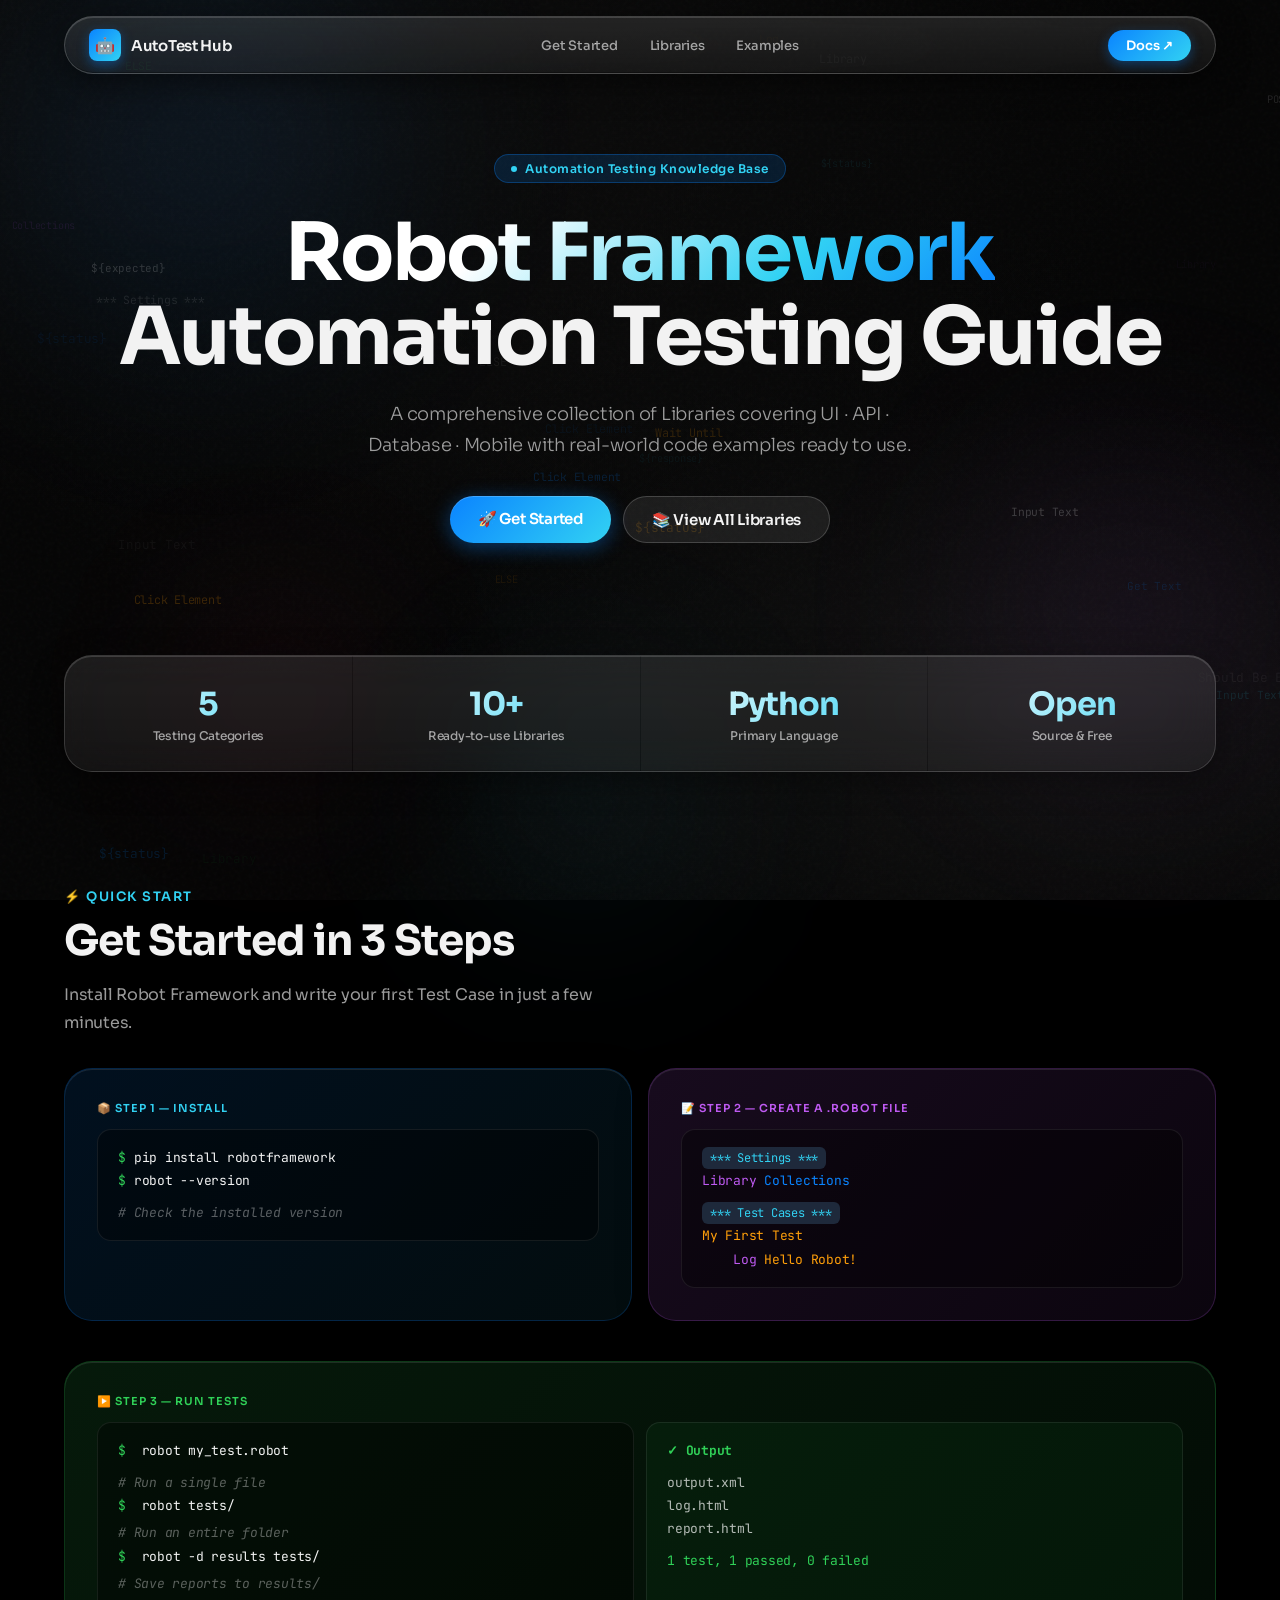
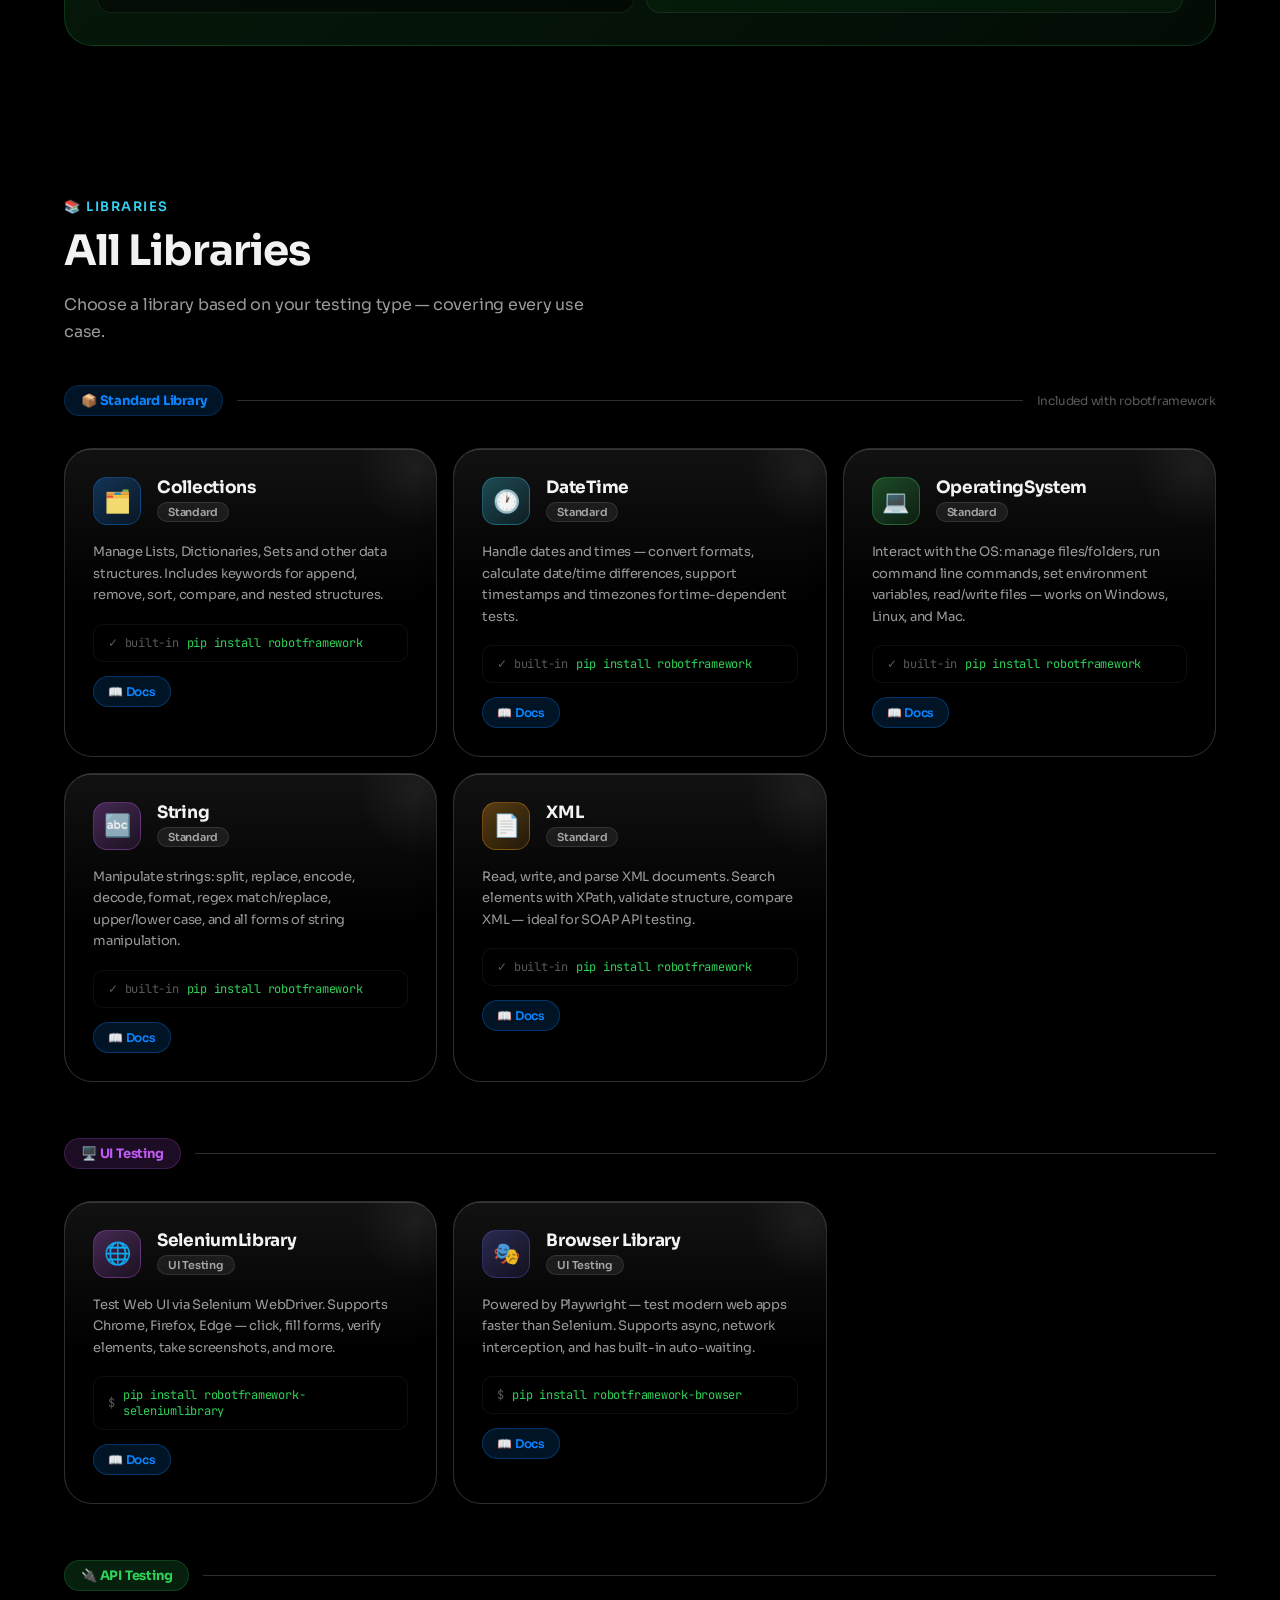
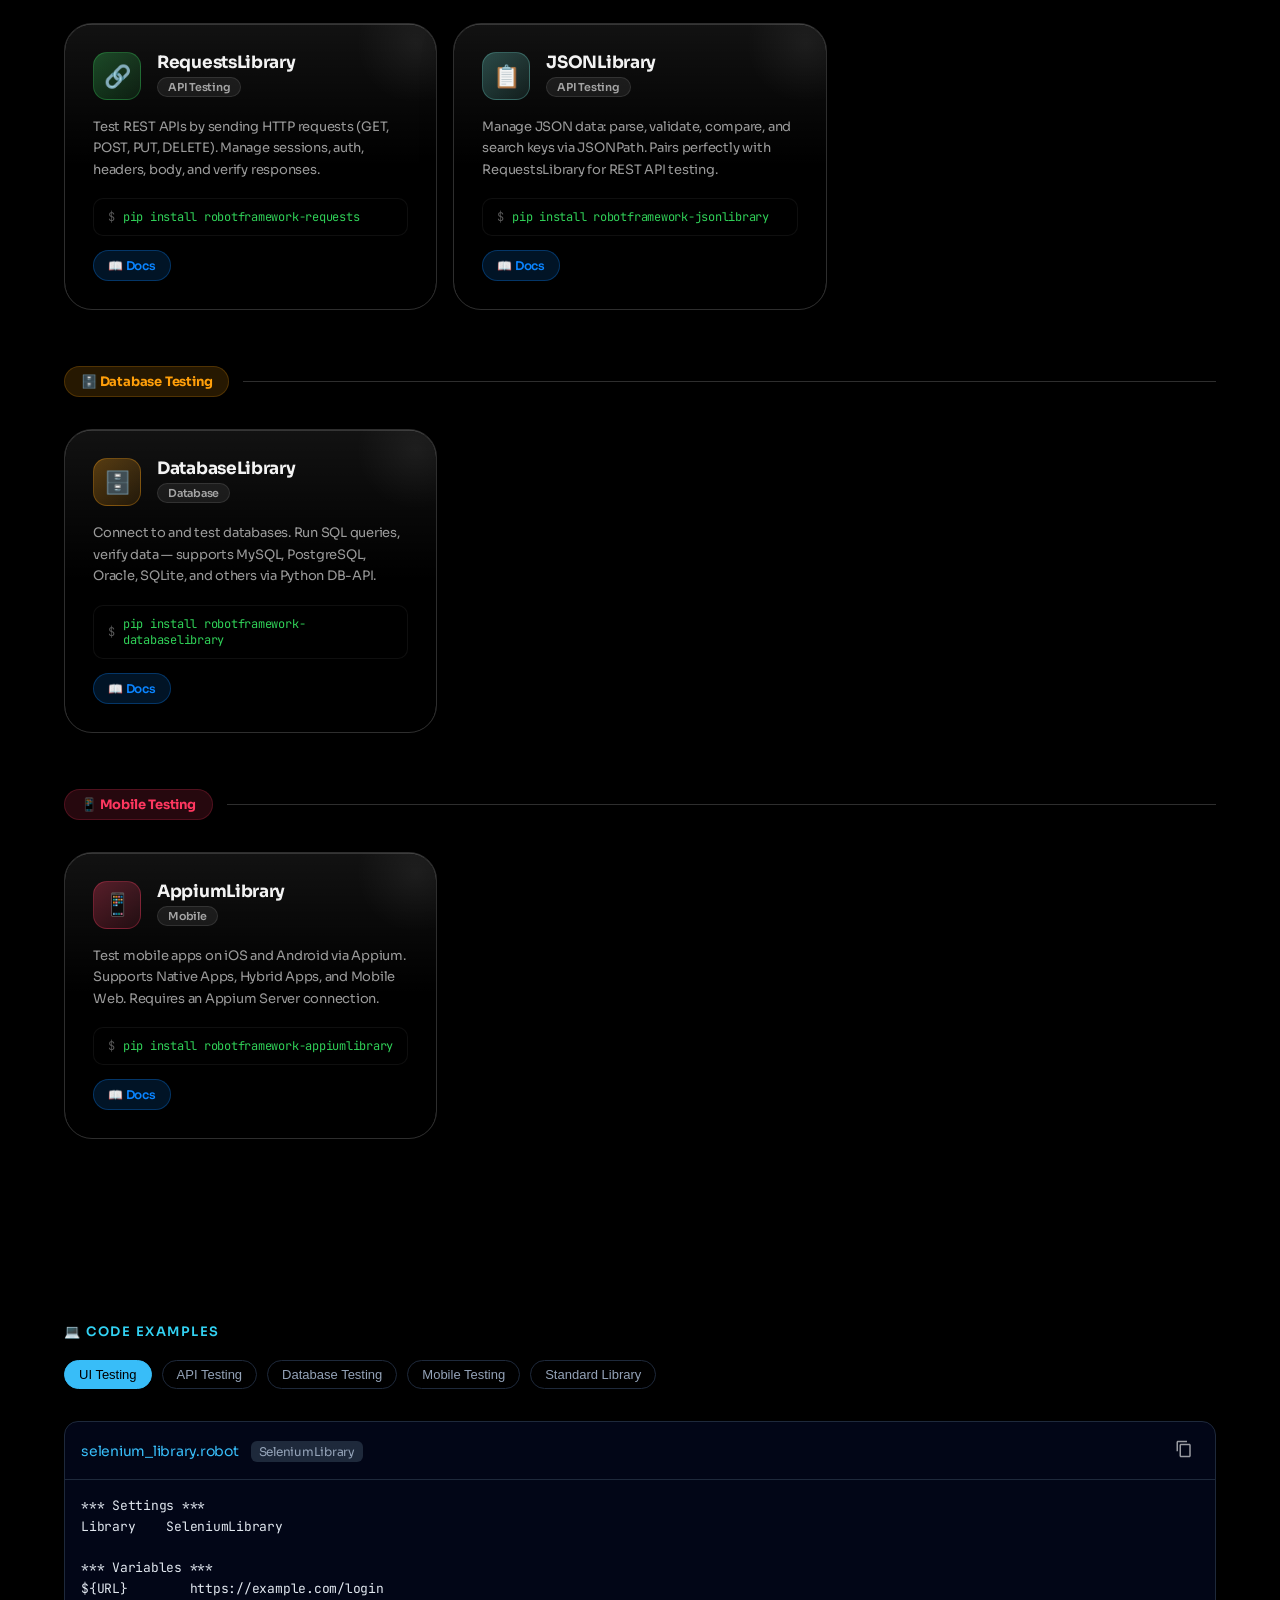
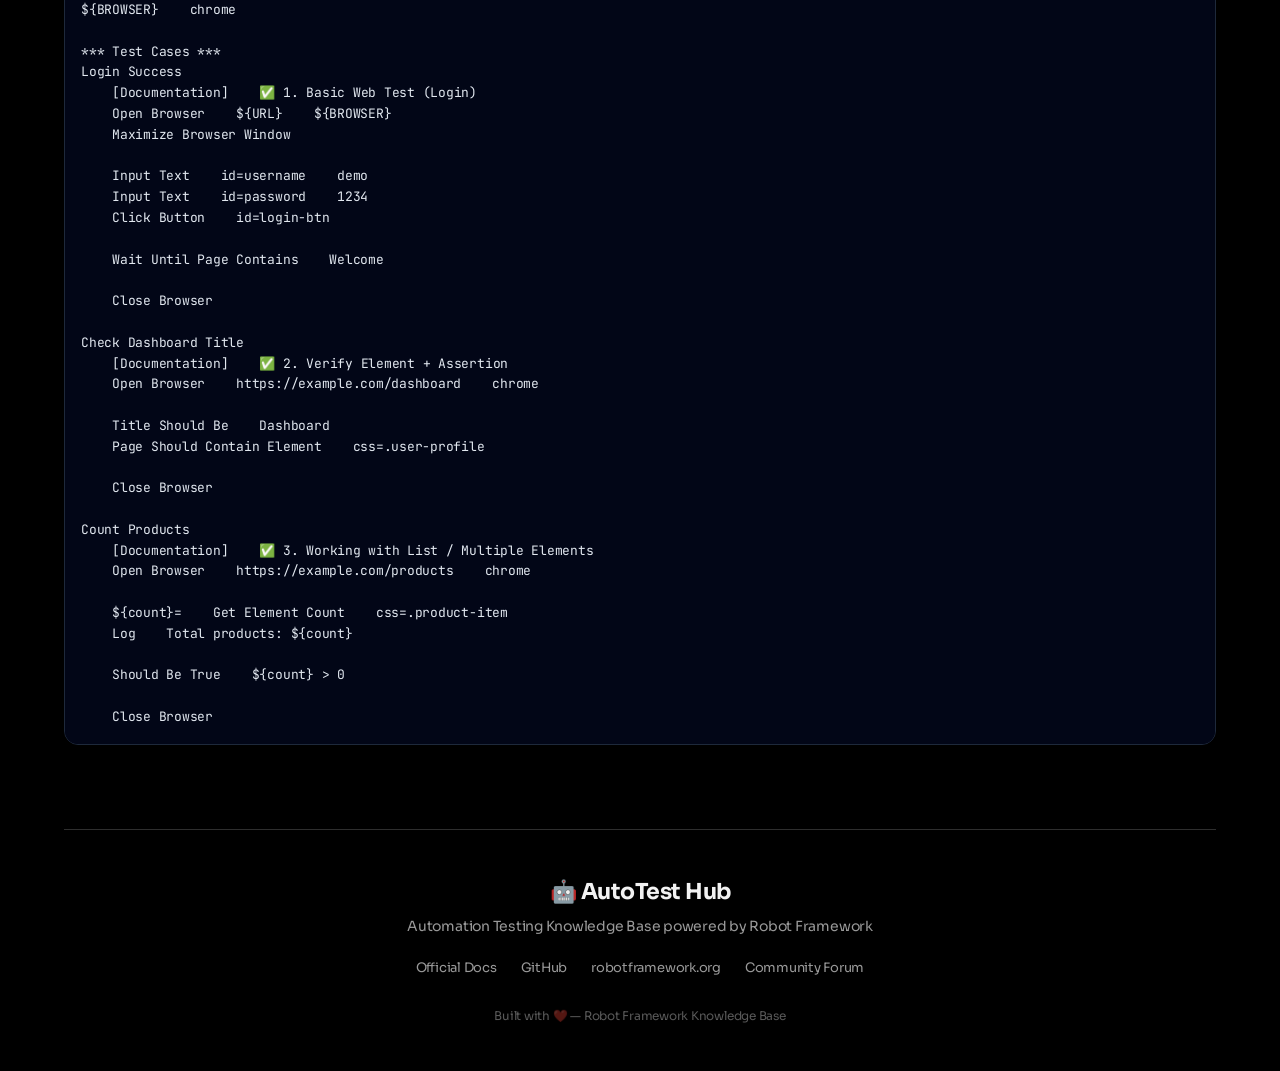
==== commit a5de92f3: "add animation bg" ====
--- a/index.html
+++ b/index.html
@@ -17,6 +17,8 @@
 	<div class="bg-orb orb-1"></div>
 	<div class="bg-orb orb-2"></div>
 	<div class="bg-orb orb-3"></div>
+	<div class="bg-orb orb-4"></div>
+	<canvas id="bg-particles"></canvas>
 
 	<!-- NAV -->
 	<nav>
@@ -40,7 +42,8 @@
 			<div class="hero-badge"><span></span>Automation Testing Knowledge Base</div>
 			<h1><span class="gradient-text">Robot Framework</span><br />Automation Testing Guide</h1>
 			<p class="hero-sub">
-				A comprehensive collection of Libraries covering UI · API · Database · Mobile with real-world code examples ready to use.
+				A comprehensive collection of Libraries covering UI · API · Database · Mobile with real-world code
+				examples ready to use.
 			</p>
 			<div class="hero-actions">
 				<a href="#start" class="btn-primary">🚀 Get Started</a>
@@ -78,7 +81,6 @@
 				<div class="install-card reveal reveal-delay-1">
 					<div class="install-label">📦 Step 1 — Install</div>
 					<div class="code-block" style="margin: 0">
-						<button class="copy-btn" onclick="copyCode(this)">Copy</button>
 						<div><span class="prompt">$</span><span class="cmd">pip install robotframework</span></div>
 						<div><span class="prompt">$</span><span class="cmd">robot --version</span></div>
 						<div style="margin-top: 8px"><span class="comment"># Check the installed version</span></div>
@@ -90,7 +92,6 @@
 						">
 					<div class="install-label" style="color: #bf5af2">📝 Step 2 — Create a .robot file</div>
 					<div class="code-block" style="margin: 0">
-						<button class="copy-btn" onclick="copyCode(this)">Copy</button>
 						<div><span class="tag">*** Settings ***</span></div>
 						<div><span class="kw">Library</span> <span class="lib">Collections</span></div>
 						<div style="margin-top: 8px"><span class="tag">*** Test Cases ***</span></div>
@@ -149,7 +150,8 @@
 				<div class="cat-header reveal">
 					<div class="cat-pill standard">📦 Standard Library</div>
 					<div class="cat-line"></div>
-					<span style="font-size: 12px; color: var(--text-tertiary); white-space: nowrap">Included with robotframework</span>
+					<span style="font-size: 12px; color: var(--text-tertiary); white-space: nowrap">Included with
+						robotframework</span>
 				</div>
 				<div class="lib-grid">
 					<div class="glass-card lib-card reveal reveal-delay-1">
@@ -161,7 +163,8 @@
 							</div>
 						</div>
 						<div class="lib-desc">
-							Manage Lists, Dictionaries, Sets and other data structures. Includes keywords for append, remove, sort, compare, and nested structures.
+							Manage Lists, Dictionaries, Sets and other data structures. Includes keywords for append,
+							remove, sort, compare, and nested structures.
 						</div>
 						<div class="lib-install"><span>✓ built-in</span>pip install robotframework</div>
 						<div class="lib-links">
@@ -179,7 +182,8 @@
 							</div>
 						</div>
 						<div class="lib-desc">
-							Handle dates and times — convert formats, calculate date/time differences, support timestamps and timezones for time-dependent tests.
+							Handle dates and times — convert formats, calculate date/time differences, support
+							timestamps and timezones for time-dependent tests.
 						</div>
 						<div class="lib-install"><span>✓ built-in</span>pip install robotframework</div>
 						<div class="lib-links">
@@ -197,7 +201,8 @@
 							</div>
 						</div>
 						<div class="lib-desc">
-							Interact with the OS: manage files/folders, run command line commands, set environment variables, read/write files — works on Windows, Linux, and Mac.
+							Interact with the OS: manage files/folders, run command line commands, set environment
+							variables, read/write files — works on Windows, Linux, and Mac.
 						</div>
 						<div class="lib-install"><span>✓ built-in</span>pip install robotframework</div>
 						<div class="lib-links">
@@ -215,7 +220,8 @@
 							</div>
 						</div>
 						<div class="lib-desc">
-							Manipulate strings: split, replace, encode, decode, format, regex match/replace, upper/lower case, and all forms of string manipulation.
+							Manipulate strings: split, replace, encode, decode, format, regex match/replace, upper/lower
+							case, and all forms of string manipulation.
 						</div>
 						<div class="lib-install"><span>✓ built-in</span>pip install robotframework</div>
 						<div class="lib-links">
@@ -233,7 +239,8 @@
 							</div>
 						</div>
 						<div class="lib-desc">
-							Read, write, and parse XML documents. Search elements with XPath, validate structure, compare XML — ideal for SOAP API testing.
+							Read, write, and parse XML documents. Search elements with XPath, validate structure,
+							compare XML — ideal for SOAP API testing.
 						</div>
 						<div class="lib-install"><span>✓ built-in</span>pip install robotframework</div>
 						<div class="lib-links">
@@ -260,7 +267,8 @@
 							</div>
 						</div>
 						<div class="lib-desc">
-							Test Web UI via Selenium WebDriver. Supports Chrome, Firefox, Edge — click, fill forms, verify elements, take screenshots, and more.
+							Test Web UI via Selenium WebDriver. Supports Chrome, Firefox, Edge — click, fill forms,
+							verify elements, take screenshots, and more.
 						</div>
 						<div class="lib-install">
 							<span class="prompt" style="font-family: JetBrains Mono">$</span> pip install
@@ -281,7 +289,8 @@
 							</div>
 						</div>
 						<div class="lib-desc">
-							Powered by Playwright — test modern web apps faster than Selenium. Supports async, network interception, and has built-in auto-waiting.
+							Powered by Playwright — test modern web apps faster than Selenium. Supports async, network
+							interception, and has built-in auto-waiting.
 						</div>
 						<div class="lib-install">
 							<span class="prompt" style="font-family: JetBrains Mono">$</span> pip install
@@ -311,7 +320,8 @@
 							</div>
 						</div>
 						<div class="lib-desc">
-							Test REST APIs by sending HTTP requests (GET, POST, PUT, DELETE). Manage sessions, auth, headers, body, and verify responses.
+							Test REST APIs by sending HTTP requests (GET, POST, PUT, DELETE). Manage sessions, auth,
+							headers, body, and verify responses.
 						</div>
 						<div class="lib-install">
 							<span class="prompt" style="font-family: JetBrains Mono">$</span> pip install
@@ -332,7 +342,8 @@
 							</div>
 						</div>
 						<div class="lib-desc">
-							Manage JSON data: parse, validate, compare, and search keys via JSONPath. Pairs perfectly with RequestsLibrary for REST API testing.
+							Manage JSON data: parse, validate, compare, and search keys via JSONPath. Pairs perfectly
+							with RequestsLibrary for REST API testing.
 						</div>
 						<div class="lib-install">
 							<span class="prompt" style="font-family: JetBrains Mono">$</span> pip install
@@ -362,7 +373,8 @@
 							</div>
 						</div>
 						<div class="lib-desc">
-							Connect to and test databases. Run SQL queries, verify data — supports MySQL, PostgreSQL, Oracle, SQLite, and others via Python DB-API.
+							Connect to and test databases. Run SQL queries, verify data — supports MySQL, PostgreSQL,
+							Oracle, SQLite, and others via Python DB-API.
 						</div>
 						<div class="lib-install">
 							<span class="prompt" style="font-family: JetBrains Mono">$</span> pip install
@@ -392,7 +404,8 @@
 							</div>
 						</div>
 						<div class="lib-desc">
-							Test mobile apps on iOS and Android via Appium. Supports Native Apps, Hybrid Apps, and Mobile Web. Requires an Appium Server connection.
+							Test mobile apps on iOS and Android via Appium. Supports Native Apps, Hybrid Apps, and
+							Mobile Web. Requires an Appium Server connection.
 						</div>
 						<div class="lib-install">
 							<span class="prompt" style="font-family: JetBrains Mono">$</span> pip install
@@ -424,7 +437,10 @@
 							<span class="file-name">selenium_library.robot</span>
 							<span class="tag">SeleniumLibrary</span>
 						</div>
-						<button class="copy-btn" onclick="copyCodeBlock(this)">Copy</button>
+						<button class="copy-icon-btn" onclick="copyCodeBlock(this)"><svg viewBox="0 0 24 24">
+								<path d="M16 1H4c-1.1 0-2 .9-2 2v12h2V3h12V1zm3 4H8c-1.1 0-2 .9-2 2v14
+    c0 1.1.9 2 2 2h11c1.1 0 2-.9 2-2V7c0-1.1-.9-2-2-2zm0 16H8V7h11v14z" />
+							</svg></button>
 					</div>
 					<pre><code data-src="examples/selenium_library.robot"></code></pre>
 				</div>
@@ -434,7 +450,10 @@
 							<span class="file-name">request_library.robot</span>
 							<span class="tag">RequestsLibrary</span>
 						</div>
-						<button class="copy-btn" onclick="copyCodeBlock(this)">Copy</button>
+						<button class="copy-icon-btn" onclick="copyCodeBlock(this)"><svg viewBox="0 0 24 24">
+								<path d="M16 1H4c-1.1 0-2 .9-2 2v12h2V3h12V1zm3 4H8c-1.1 0-2 .9-2 2v14
+    c0 1.1.9 2 2 2h11c1.1 0 2-.9 2-2V7c0-1.1-.9-2-2-2zm0 16H8V7h11v14z" />
+							</svg></button>
 					</div>
 					<pre><code data-src="examples/request_library.robot"></code></pre>
 				</div>
@@ -444,7 +463,10 @@
 							<span class="file-name">database_library.robot</span>
 							<span class="tag">DatabaseLibrary</span>
 						</div>
-						<button class="copy-btn" onclick="copyCodeBlock(this)">Copy</button>
+						<button class="copy-icon-btn" onclick="copyCodeBlock(this)"><svg viewBox="0 0 24 24">
+								<path d="M16 1H4c-1.1 0-2 .9-2 2v12h2V3h12V1zm3 4H8c-1.1 0-2 .9-2 2v14
+    c0 1.1.9 2 2 2h11c1.1 0 2-.9 2-2V7c0-1.1-.9-2-2-2zm0 16H8V7h11v14z" />
+							</svg></button>
 					</div>
 					<pre><code data-src="examples/database_library.robot"></code></pre>
 				</div>
@@ -454,7 +476,10 @@
 							<span class="file-name">appium_library_android.robot</span>
 							<span class="tag">AppiumLibrary</span>
 						</div>
-						<button class="copy-btn" onclick="copyCodeBlock(this)">Copy</button>
+						<button class="copy-icon-btn" onclick="copyCodeBlock(this)"><svg viewBox="0 0 24 24">
+								<path d="M16 1H4c-1.1 0-2 .9-2 2v12h2V3h12V1zm3 4H8c-1.1 0-2 .9-2 2v14
+    c0 1.1.9 2 2 2h11c1.1 0 2-.9 2-2V7c0-1.1-.9-2-2-2zm0 16H8V7h11v14z" />
+							</svg></button>
 					</div>
 					<pre><code data-src="examples/appium_library_android.robot"></code></pre>
 				</div>
@@ -464,7 +489,10 @@
 							<span class="file-name">appium_library_ios.robot</span>
 							<span class="tag">AppiumLibrary</span>
 						</div>
-						<button class="copy-btn" onclick="copyCodeBlock(this)">Copy</button>
+						<button class="copy-icon-btn" onclick="copyCodeBlock(this)"><svg viewBox="0 0 24 24">
+								<path d="M16 1H4c-1.1 0-2 .9-2 2v12h2V3h12V1zm3 4H8c-1.1 0-2 .9-2 2v14
+    c0 1.1.9 2 2 2h11c1.1 0 2-.9 2-2V7c0-1.1-.9-2-2-2zm0 16H8V7h11v14z" />
+							</svg></button>
 					</div>
 					<pre><code data-src="examples/appium_library_ios.robot"></code></pre>
 				</div>
@@ -474,7 +502,10 @@
 							<span class="file-name">collections.robot</span>
 							<span class="tag">Collections</span>
 						</div>
-						<button class="copy-btn" onclick="copyCodeBlock(this)">Copy</button>
+						<button class="copy-icon-btn" onclick="copyCodeBlock(this)"><svg viewBox="0 0 24 24">
+								<path d="M16 1H4c-1.1 0-2 .9-2 2v12h2V3h12V1zm3 4H8c-1.1 0-2 .9-2 2v14
+    c0 1.1.9 2 2 2h11c1.1 0 2-.9 2-2V7c0-1.1-.9-2-2-2zm0 16H8V7h11v14z" />
+							</svg></button>
 					</div>
 					<pre><code data-src="examples/collections.robot"></code></pre>
 				</div>
@@ -484,7 +515,10 @@
 							<span class="file-name">datetime.robot</span>
 							<span class="tag">DateTime</span>
 						</div>
-						<button class="copy-btn" onclick="copyCodeBlock(this)">Copy</button>
+						<button class="copy-icon-btn" onclick="copyCodeBlock(this)"><svg viewBox="0 0 24 24">
+								<path d="M16 1H4c-1.1 0-2 .9-2 2v12h2V3h12V1zm3 4H8c-1.1 0-2 .9-2 2v14
+    c0 1.1.9 2 2 2h11c1.1 0 2-.9 2-2V7c0-1.1-.9-2-2-2zm0 16H8V7h11v14z" />
+							</svg></button>
 					</div>
 					<pre><code data-src="examples/datetime.robot"></code></pre>
 				</div>
@@ -494,7 +528,10 @@
 							<span class="file-name">os.robot</span>
 							<span class="tag">OperatingSystem</span>
 						</div>
-						<button class="copy-btn" onclick="copyCodeBlock(this)">Copy</button>
+						<button class="copy-icon-btn" onclick="copyCodeBlock(this)"><svg viewBox="0 0 24 24">
+								<path d="M16 1H4c-1.1 0-2 .9-2 2v12h2V3h12V1zm3 4H8c-1.1 0-2 .9-2 2v14
+    c0 1.1.9 2 2 2h11c1.1 0 2-.9 2-2V7c0-1.1-.9-2-2-2zm0 16H8V7h11v14z" />
+							</svg></button>
 					</div>
 					<pre><code data-src="examples/os.robot"></code></pre>
 				</div>
@@ -504,7 +541,10 @@
 							<span class="file-name">string.robot</span>
 							<span class="tag">String</span>
 						</div>
-						<button class="copy-btn" onclick="copyCodeBlock(this)">Copy</button>
+						<button class="copy-icon-btn" onclick="copyCodeBlock(this)"><svg viewBox="0 0 24 24">
+								<path d="M16 1H4c-1.1 0-2 .9-2 2v12h2V3h12V1zm3 4H8c-1.1 0-2 .9-2 2v14
+    c0 1.1.9 2 2 2h11c1.1 0 2-.9 2-2V7c0-1.1-.9-2-2-2zm0 16H8V7h11v14z" />
+							</svg></button>
 					</div>
 					<pre><code data-src="examples/string.robot"></code></pre>
 				</div>
@@ -514,7 +554,10 @@
 							<span class="file-name">xml.robot</span>
 							<span class="tag">XML</span>
 						</div>
-						<button class="copy-btn" onclick="copyCodeBlock(this)">Copy</button>
+						<button class="copy-icon-btn" onclick="copyCodeBlock(this)"><svg viewBox="0 0 24 24">
+								<path d="M16 1H4c-1.1 0-2 .9-2 2v12h2V3h12V1zm3 4H8c-1.1 0-2 .9-2 2v14
+    c0 1.1.9 2 2 2h11c1.1 0 2-.9 2-2V7c0-1.1-.9-2-2-2zm0 16H8V7h11v14z" />
+							</svg></button>
 					</div>
 					<pre><code data-src="examples/xml.robot"></code></pre>
 				</div>
--- a/styles.css
+++ b/styles.css
@@ -2,7 +2,7 @@
 :root {
 	--glass-bg: rgba(255, 255, 255, 0.08);
 	--glass-border: rgba(255, 255, 255, 0.18);
-	--glass-highlight: rgba(255, 255, 255, 0.25);
+	--glass-highlight: rgba(255, 255, 255, 0.3);
 	--glass-shadow: rgba(0, 0, 0, 0.3);
 	--accent-blue: #0a84ff;
 	--accent-cyan: #32d2f3;
@@ -36,22 +36,36 @@
 	font-family:
 		'Sora',
 		-apple-system,
+		BlinkMacSystemFont,
+		'Segoe UI',
+		Roboto,
+		Helvetica,
+		Arial,
 		sans-serif;
+	-webkit-font-smoothing: antialiased;
 	background: #000;
 	color: var(--text-primary);
 	min-height: 100vh;
 	overflow-x: hidden;
+	letter-spacing: -0.015em; /* iOS Style จะมีความบีบตัวอักษรเล็กน้อย */
 }
 
 /* ─── BACKGROUND ─────────────────────────────────────── */
+#bg-particles {
+	position: fixed;
+	inset: 0;
+	z-index: 0;
+	pointer-events: none;
+}
+
 .bg-scene {
 	position: fixed;
 	inset: 0;
 	z-index: 0;
 	background:
-		radial-gradient(ellipse 120% 80% at 20% 10%, #0d1f4e 0%, transparent 60%),
-		radial-gradient(ellipse 80% 60% at 80% 80%, #1a0a3e 0%, transparent 60%),
-		radial-gradient(ellipse 60% 40% at 50% 50%, #051020 0%, transparent 80%), #020810;
+		radial-gradient(ellipse 120% 80% at 20% 10%, #0d0d0d 0%, transparent 60%),
+		radial-gradient(ellipse 80% 60% at 80% 80%, #111111 0%, transparent 60%),
+		radial-gradient(ellipse 60% 40% at 50% 50%, #080808 0%, transparent 80%), #050505;
 }
 .bg-orb {
 	position: fixed;
@@ -65,7 +79,7 @@
 	height: 600px;
 	top: -150px;
 	left: -100px;
-	background: radial-gradient(circle, rgba(10, 132, 255, 0.25) 0%, transparent 70%);
+	background: radial-gradient(circle, rgba(10, 132, 255, 0.1) 0%, transparent 70%);
 	animation: orb-float 12s ease-in-out infinite;
 }
 .orb-2 {
@@ -73,7 +87,7 @@
 	height: 500px;
 	top: 40%;
 	right: -100px;
-	background: radial-gradient(circle, rgba(191, 90, 242, 0.2) 0%, transparent 70%);
+	background: radial-gradient(circle, rgba(191, 90, 242, 0.08) 0%, transparent 70%);
 	animation: orb-float 16s ease-in-out infinite reverse;
 }
 .orb-3 {
@@ -81,8 +95,16 @@
 	height: 400px;
 	bottom: -100px;
 	left: 30%;
-	background: radial-gradient(circle, rgba(50, 210, 243, 0.15) 0%, transparent 70%);
+	background: radial-gradient(circle, rgba(50, 210, 243, 0.07) 0%, transparent 70%);
 	animation: orb-float 10s ease-in-out infinite 3s;
+}
+.orb-4 {
+	width: 300px;
+	height: 300px;
+	top: 60%;
+	left: 10%;
+	background: radial-gradient(circle, rgba(255, 55, 95, 0.08) 0%, transparent 70%);
+	animation: orb-float 14s ease-in-out infinite 5s;
 }
 @keyframes orb-float {
 	0%,
@@ -128,14 +150,15 @@
 	align-items: center;
 	justify-content: space-between;
 	padding: 12px 24px;
-	background: rgba(255, 255, 255, 0.07);
+	background: linear-gradient(180deg, rgba(255, 255, 255, 0.1) 0%, rgba(255, 255, 255, 0.05) 100%);
 	backdrop-filter: var(--blur-heavy);
 	-webkit-backdrop-filter: var(--blur-heavy);
 	border: 1px solid var(--glass-border);
 	border-radius: 100px;
 	box-shadow:
-		0 8px 32px rgba(0, 0, 0, 0.4),
-		inset 0 1px 0 rgba(255, 255, 255, 0.15);
+		0 8px 32px rgba(0, 0, 0, 0.5),
+		0 1px 0 rgba(255, 255, 255, 0.15) inset,
+		0 -1px 0 rgba(0, 0, 0, 0.3) inset;
 }
 .nav-logo {
 	display: flex;
@@ -318,9 +341,11 @@
 	border: 1px solid var(--glass-border);
 	backdrop-filter: var(--blur-medium);
 	box-shadow:
-		0 8px 32px rgba(0, 0, 0, 0.3),
-		inset 0 1px 0 rgba(255, 255, 255, 0.1);
+		0 8px 32px rgba(0, 0, 0, 0.4),
+		inset 0 1px 0 rgba(255, 255, 255, 0.15),
+		inset 0 -1px 0 rgba(0, 0, 0, 0.2);
 	animation: fade-up 0.6s ease 0.4s both;
+	background: linear-gradient(180deg, rgba(255, 255, 255, 0.06) 0%, rgba(255, 255, 255, 0.02) 100%);
 }
 .stat-item {
 	flex: 1;
@@ -376,14 +401,14 @@
 
 /* ─── GLASS CARD ─────────────────────────────────────── */
 .glass-card {
-	background: var(--glass-bg);
+	background: saturate(180%) blur(20px) var(--glass-bg);
 	backdrop-filter: var(--blur-heavy);
 	-webkit-backdrop-filter: var(--blur-heavy);
 	border: 1px solid var(--glass-border);
 	border-radius: var(--radius-xl);
 	box-shadow:
 		0 8px 32px var(--glass-shadow),
-		inset 0 1px 0 var(--glass-highlight);
+		inset 0 0.5px 0.5px 0 var(--glass-highlight);
 	transition: all 0.3s cubic-bezier(0.34, 1.56, 0.64, 1);
 	position: relative;
 	overflow: hidden;
@@ -394,8 +419,20 @@
 	top: 0;
 	left: 0;
 	right: 0;
-	height: 1px;
-	background: linear-gradient(90deg, transparent, rgba(255, 255, 255, 0.3), transparent);
+	height: 50%;
+	background: linear-gradient(180deg, rgba(255, 255, 255, 0.07) 0%, transparent 100%);
+	border-radius: var(--radius-xl) var(--radius-xl) 0 0;
+	pointer-events: none;
+}
+.glass-card::after {
+	content: '';
+	position: absolute;
+	top: -40px;
+	right: -40px;
+	width: 120px;
+	height: 120px;
+	background: radial-gradient(circle, rgba(255, 255, 255, 0.06) 0%, transparent 70%);
+	pointer-events: none;
 }
 .glass-card:hover {
 	transform: translateY(-4px) scale(1.01);
@@ -495,119 +532,72 @@
 	color: var(--accent-pink);
 }
 
-.copy-btn {
-	display: inline-block;
-	background: #38bdf8;
-	color: #000;
+.copy-icon-btn {
+	background: transparent;
 	border: none;
-	padding: 6px 12px;
+	cursor: pointer;
+	padding: 6px;
 	border-radius: 6px;
-	cursor: pointer;
-	font-size: 13px;
-	z-index: 10;
-}
-
-.copy-btn:hover {
-	opacity: 0.9;
-}
-
-/* ─── CODE EDITOR BLOCK ──────────────────────────────── */
-.code-editor {
 	position: relative;
-	border-radius: var(--radius-lg);
 	overflow: hidden;
-	border: 1px solid rgba(255, 255, 255, 0.08);
-}
-.code-editor-bar {
-	display: flex;
-	align-items: center;
-	gap: 10px;
-	padding: 10px 16px;
-	background: rgba(255, 255, 255, 0.05);
-	border-bottom: 1px solid rgba(255, 255, 255, 0.06);
-}
-.code-editor-dots {
-	display: flex;
-	gap: 6px;
-}
-.code-editor-dot {
-	width: 10px;
-	height: 10px;
+
+	/* 👉 เพิ่ม transition ให้ปุ่มตอน reset */
+	transition: transform 0.3s cubic-bezier(0.22, 1, 0.36, 1);
+}
+
+.copy-icon-btn svg {
+	width: 18px;
+	height: 18px;
+	fill: var(--text-secondary);
+
+	/* 👉 สำคัญ: ให้กลับนุ่ม */
+	transition:
+		transform 0.35s cubic-bezier(0.22, 1, 0.36, 1),
+		fill 0.25s ease-out;
+}
+
+.copy-icon-btn:hover {
+	background: rgba(255, 255, 255, 0.1);
+}
+
+/* 🎯 active state */
+.copy-icon-btn.copied {
+	transform: scale(1.08); /* 👉 ใช้ scale เล็ก ๆ แทน animation */
+}
+
+.copy-icon-btn.copied svg {
+	fill: #22c55e;
+	transform: scale(1.15) rotate(-6deg);
+}
+
+/* 🔥 ripple */
+.copy-icon-btn::after {
+	content: '';
+	position: absolute;
+	width: 80px;
+	height: 80px;
+	background: rgba(34, 197, 94, 0.25);
 	border-radius: 50%;
-}
-.dot-red {
-	background: #ff5f57;
-}
-.dot-yellow {
-	background: #febc2e;
-}
-.dot-green {
-	background: #28c840;
-}
-.code-editor-lang {
-	margin-left: auto;
-	font-size: 11px;
-	font-weight: 600;
-	letter-spacing: 0.5px;
-	color: var(--text-tertiary);
-	text-transform: uppercase;
-}
-.code-editor pre {
-	margin: 0;
-	padding: 20px 0;
-	overflow-x: auto;
-	background: rgba(0, 0, 0, 0.45);
-	counter-reset: line;
-}
-.code-editor pre code {
-	display: block;
-	font-family: 'JetBrains Mono', monospace;
-	font-size: 12.5px;
-	line-height: 1.75;
-	color: var(--text-primary);
-	white-space: pre;
-}
-.code-editor pre code .line {
-	display: block;
-	padding: 0 20px 0 0;
-	min-height: 1.75em;
-}
-.code-editor pre code .line:hover {
-	background: rgba(255, 255, 255, 0.03);
-}
-.code-editor pre code .line::before {
-	counter-increment: line;
-	content: counter(line);
-	display: inline-block;
-	width: 36px;
-	margin-right: 16px;
-	padding-right: 12px;
-	text-align: right;
-	color: rgba(255, 255, 255, 0.18);
-	font-size: 11px;
-	border-right: 1px solid rgba(255, 255, 255, 0.07);
-	user-select: none;
-}
-/* syntax colors */
-.code-editor .kw {
-	color: #cf9ef1;
-} /* keyword / built-in */
-.code-editor .str {
-	color: #ffa657;
-} /* string */
-.code-editor .tag {
-	color: #7dd3fc;
-} /* section headers *** */
-.code-editor .lib {
-	color: #79c0ff;
-} /* library name */
-.code-editor .var {
-	color: #f78166;
-} /* ${variable} */
-.code-editor .cmt {
-	color: rgba(255, 255, 255, 0.3);
-	font-style: italic;
-} /* comment */
+	transform: scale(0);
+	opacity: 0;
+	pointer-events: none;
+}
+
+.copy-icon-btn.copied::after {
+	animation: ripple 0.6s ease-out;
+}
+
+/* 👉 ปรับ ripple ให้นุ่มขึ้น */
+@keyframes ripple {
+	0% {
+		transform: scale(0);
+		opacity: 0.5;
+	}
+	100% {
+		transform: scale(2);
+		opacity: 0;
+	}
+}
 
 /* ─── LIBRARY GRID ───────────────────────────────────── */
 .lib-grid {
@@ -693,8 +683,8 @@
 	margin-bottom: 18px;
 }
 .lib-install {
-	background: rgba(0, 0, 0, 0.3);
-	border: 1px solid rgba(255, 255, 255, 0.07);
+	background: rgba(0, 0, 0, 0.5);
+	border: 1px solid rgba(255, 255, 255, 0.06);
 	border-radius: var(--radius-sm);
 	padding: 10px 14px;
 	font-family: 'JetBrains Mono', monospace;
@@ -829,15 +819,6 @@
 	border-radius: 6px;
 	background: #1e293b;
 	color: #94a3b8;
-}
-
-.copy-btn {
-	background: #38bdf8;
-	border: none;
-	padding: 6px 12px;
-	border-radius: 6px;
-	cursor: pointer;
-	font-size: 13px;
 }
 
 pre {
@@ -975,3 +956,4 @@
 		gap: 0;
 	}
 }
+
